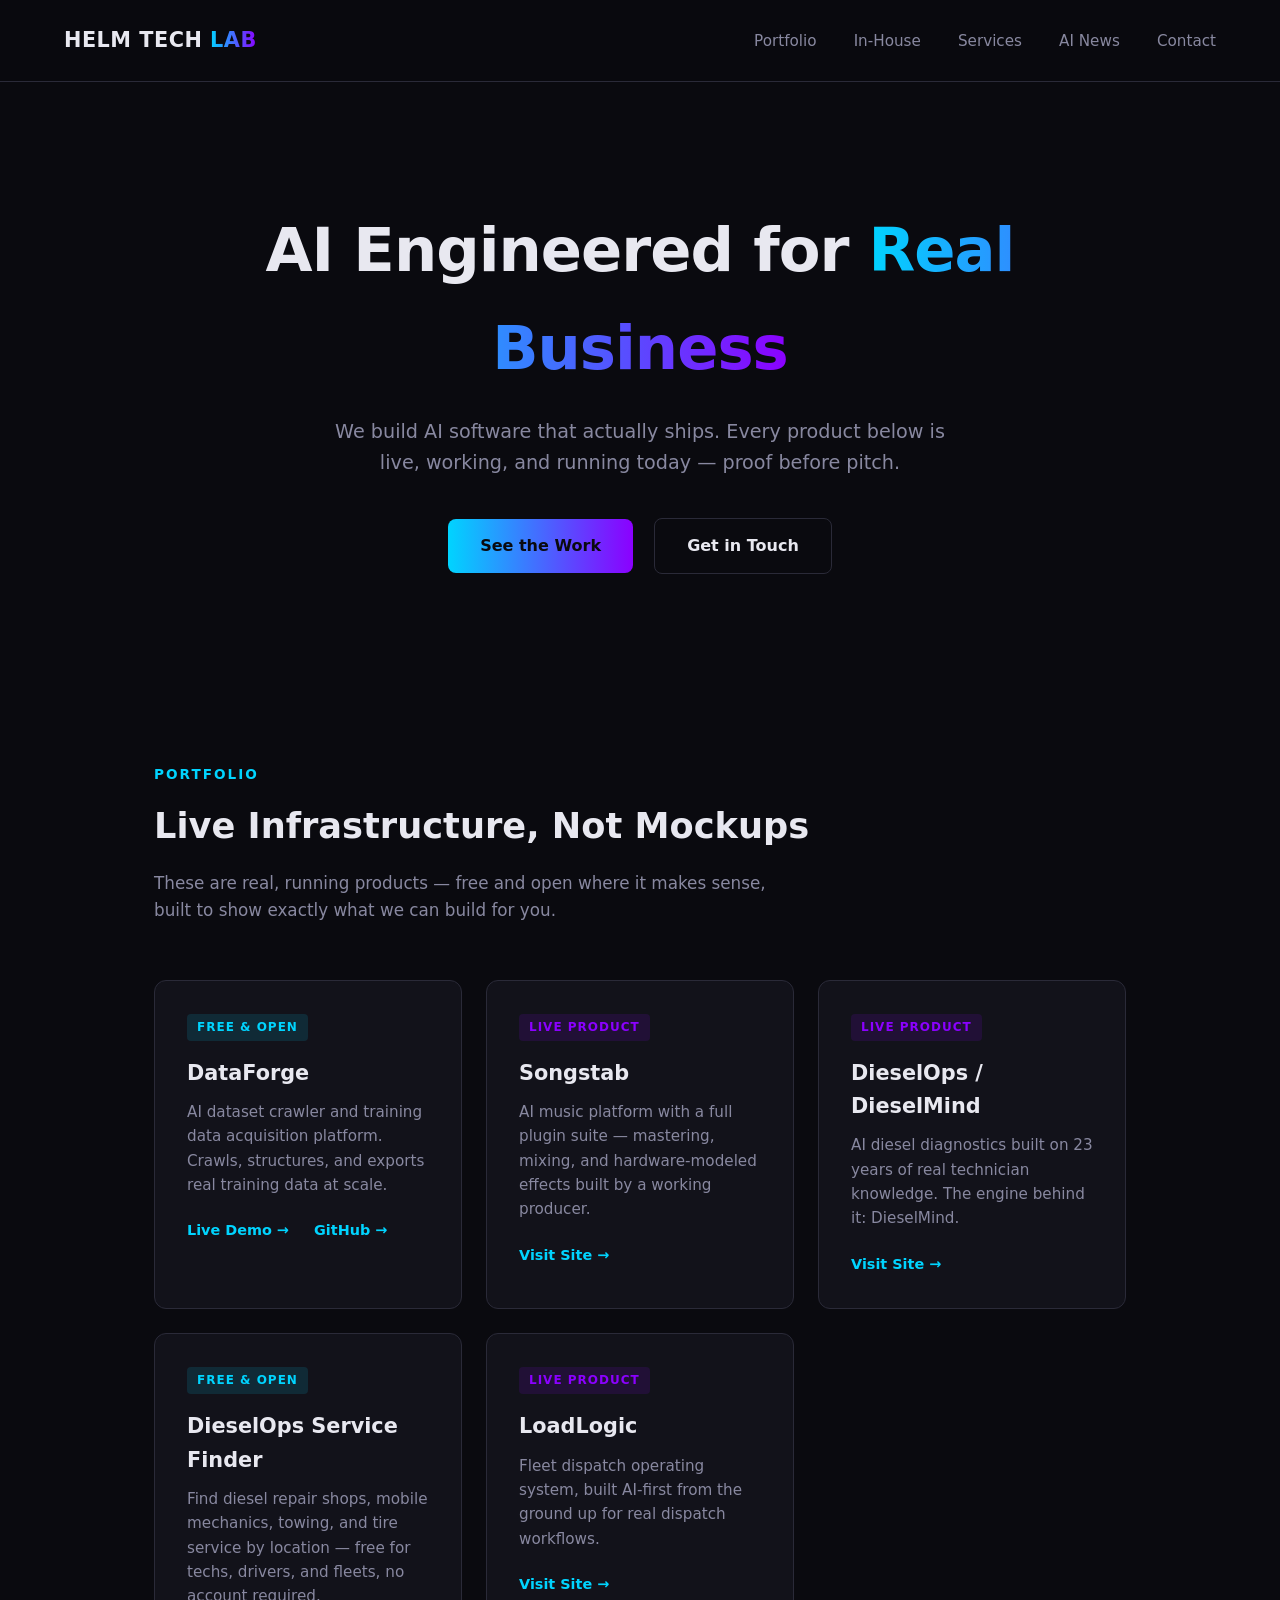
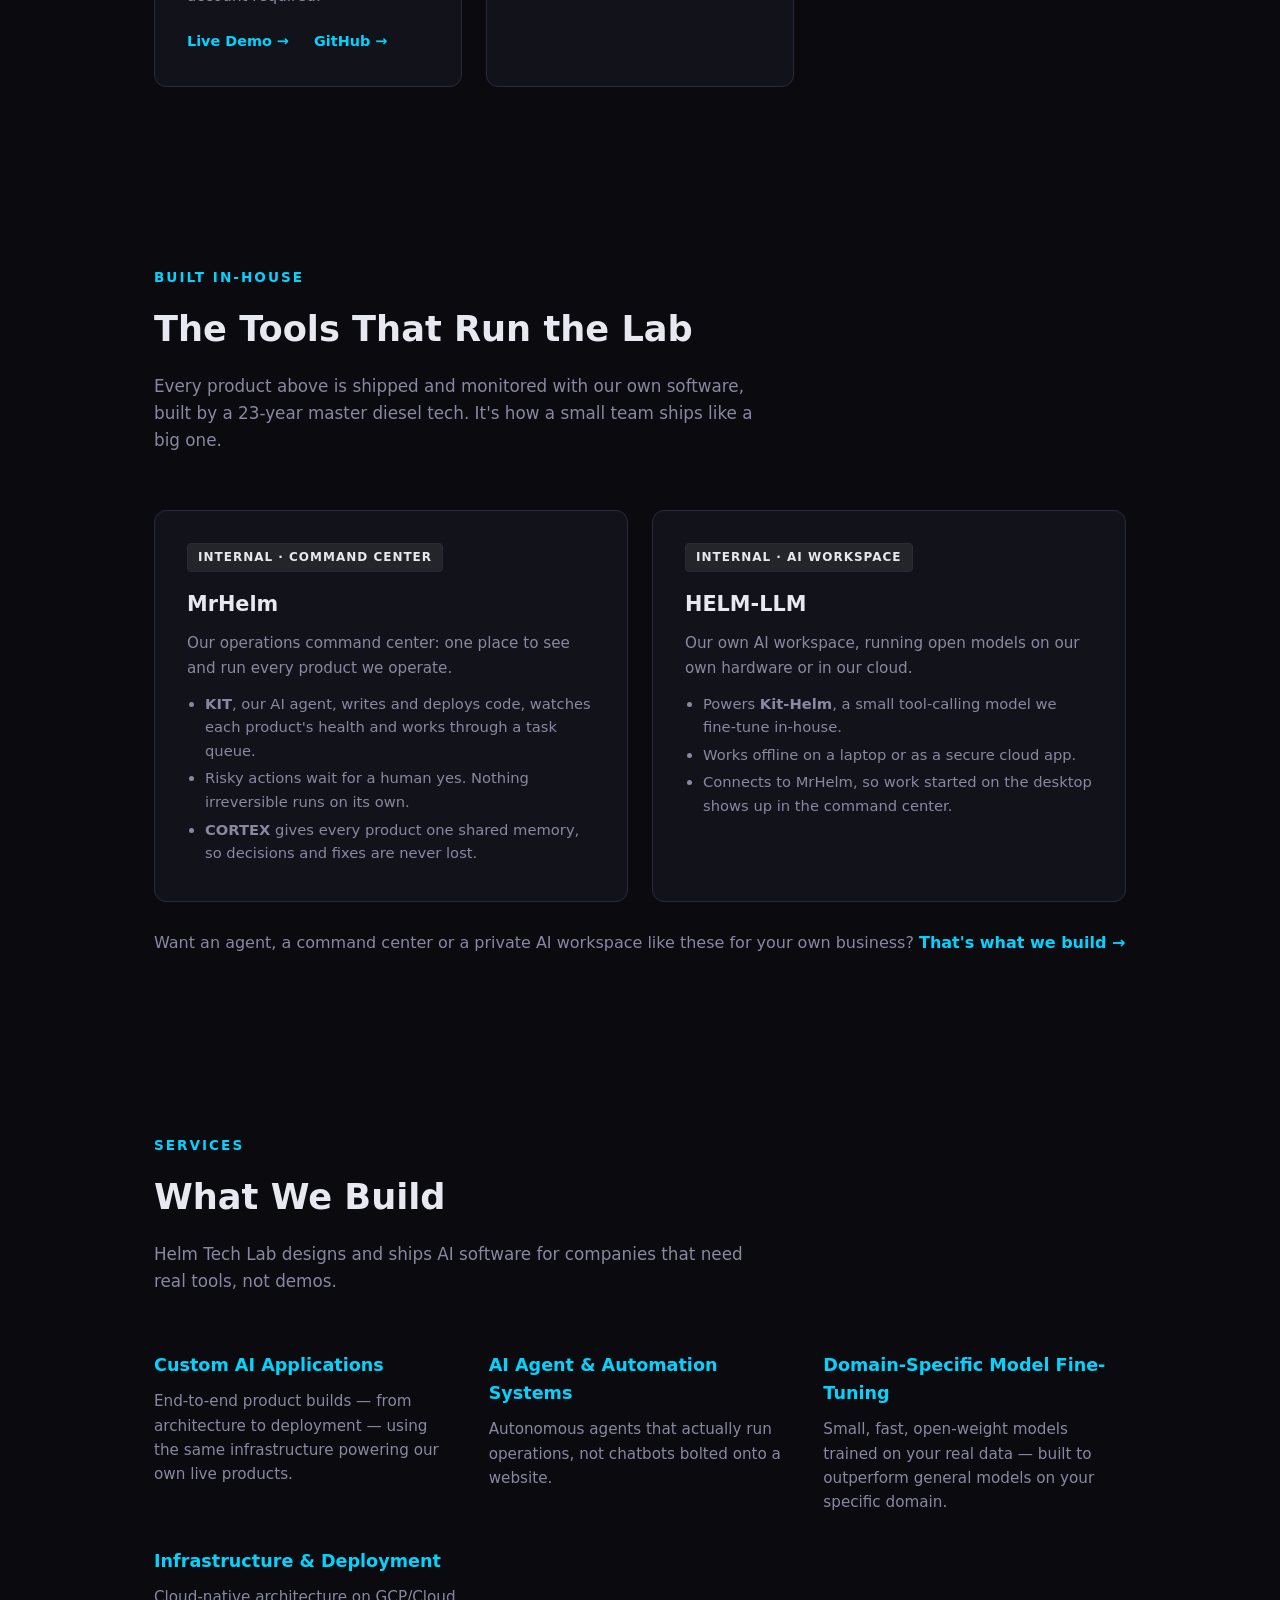
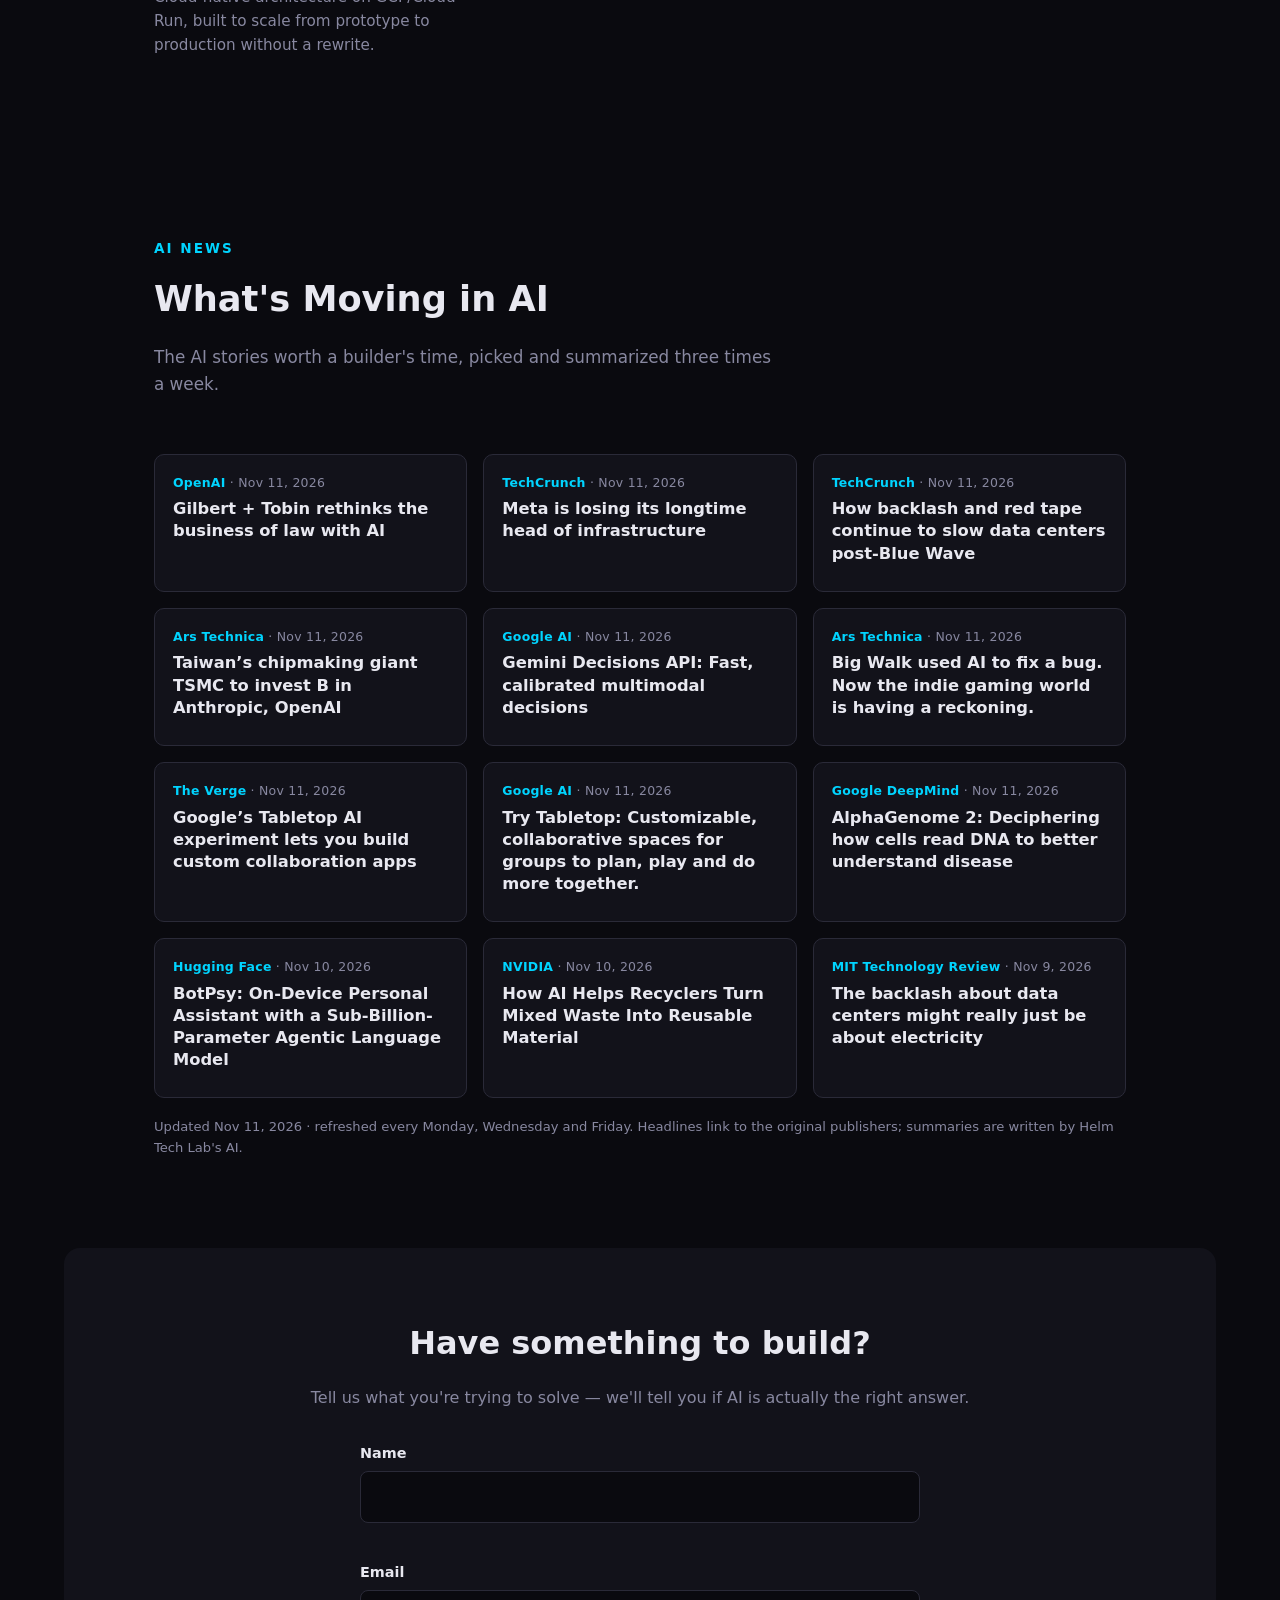
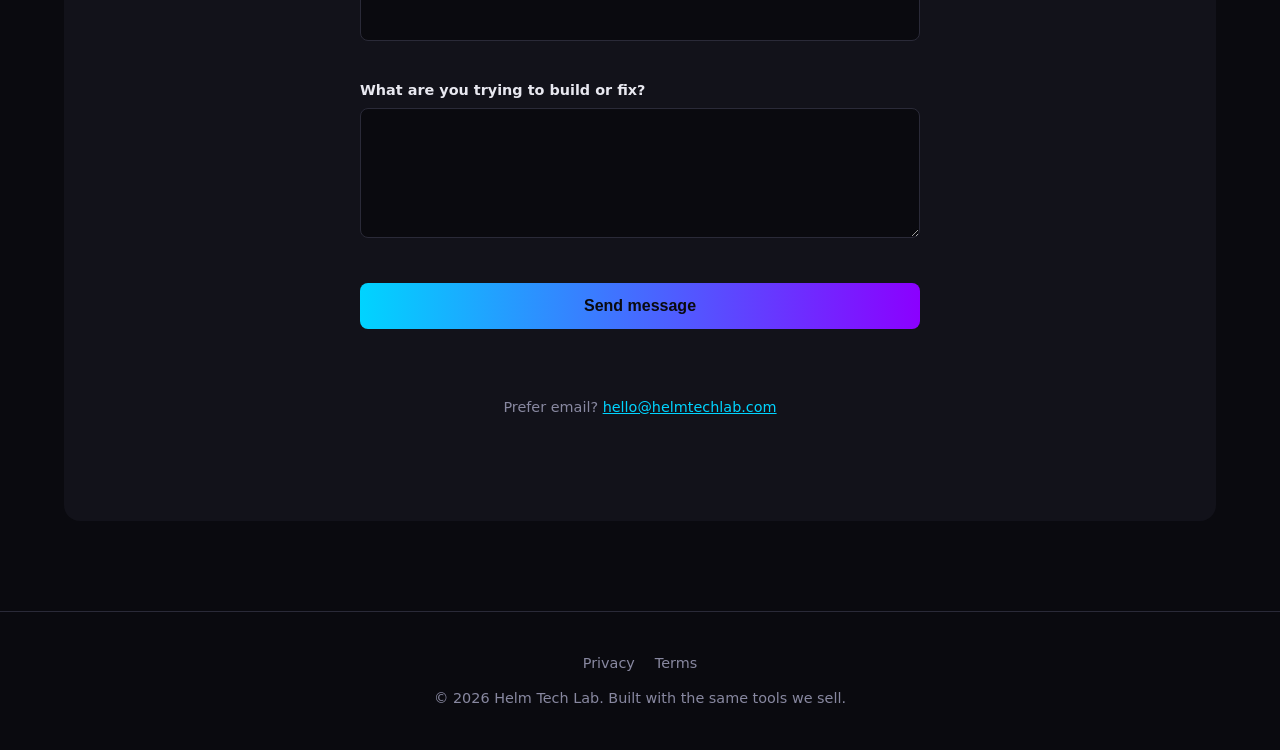
==== index.html @ 932bfc60 "AI news refresh 2026-11-11" ====
<!DOCTYPE html>
<html lang="en">
<head>
<meta charset="UTF-8">
<meta name="viewport" content="width=device-width, initial-scale=1.0">
<title>Helm Tech Lab — AI Engineered for Real Business</title>
<meta name="description" content="Helm Tech Lab builds AI software for real businesses. Proven infrastructure, real products, real results.">
<link rel="canonical" href="https://helmtechlab.com/">
<meta name="theme-color" content="#0A0A0F">
<link rel="icon" href="/favicon.svg" type="image/svg+xml">
<link rel="apple-touch-icon" href="/apple-touch-icon.png">
<meta property="og:type" content="website">
<meta property="og:site_name" content="Helm Tech Lab">
<meta property="og:title" content="Helm Tech Lab — AI Engineered for Real Business">
<meta property="og:description" content="We build AI software that actually ships. Live products, real infrastructure, proof before pitch.">
<meta property="og:url" content="https://helmtechlab.com/">
<meta property="og:image" content="https://helmtechlab.com/og.png">
<meta property="og:image:width" content="1200">
<meta property="og:image:height" content="630">
<meta property="og:image:alt" content="Helm Tech Lab — AI Engineered for Real Business">
<meta name="twitter:card" content="summary_large_image">
<meta name="twitter:title" content="Helm Tech Lab — AI Engineered for Real Business">
<meta name="twitter:description" content="We build AI software that actually ships. Live products, real infrastructure, proof before pitch.">
<meta name="twitter:image" content="https://helmtechlab.com/og.png">
<script type="application/ld+json">
{"@context":"https://schema.org","@type":"Organization","name":"Helm Tech Lab","url":"https://helmtechlab.com/","logo":"https://helmtechlab.com/favicon.svg","email":"hello@helmtechlab.com","sameAs":["https://github.com/datboywhip-ai"]}
</script>
<style>
  :root {
    --bg: #0A0A0F;
    --bg-alt: #12121a;
    --cyan: #00D4FF;
    --purple: #8B00FF;
    --text: #E8E8F0;
    --text-dim: #8888a0;
    --border: #2a2a38;
  }
  * { margin: 0; padding: 0; box-sizing: border-box; }
  body {
    background: var(--bg);
    color: var(--text);
    font-family: 'Segoe UI', system-ui, -apple-system, sans-serif;
    line-height: 1.6;
  }
  .glow-text {
    background: linear-gradient(90deg, var(--cyan), var(--purple));
    -webkit-background-clip: text;
    background-clip: text;
    color: transparent;
  }
  header {
    padding: 24px 5%;
    display: flex;
    justify-content: space-between;
    align-items: center;
    border-bottom: 1px solid var(--border);
    position: sticky;
    top: 0;
    background: rgba(10,10,15,0.92);
    backdrop-filter: blur(10px);
    z-index: 100;
  }
  .logo { font-weight: 700; font-size: 1.3rem; letter-spacing: 0.5px; }
  nav a {
    color: var(--text-dim);
    text-decoration: none;
    margin-left: 32px;
    font-size: 0.95rem;
    transition: color 0.2s;
  }
  nav a:hover { color: var(--cyan); }
  .hero {
    padding: 120px 5% 100px;
    text-align: center;
    max-width: 900px;
    margin: 0 auto;
  }
  .hero h1 {
    font-size: clamp(2.2rem, 5vw, 3.8rem);
    font-weight: 800;
    margin-bottom: 20px;
    letter-spacing: -1px;
  }
  .hero p {
    font-size: 1.2rem;
    color: var(--text-dim);
    max-width: 640px;
    margin: 0 auto 40px;
  }
  .btn {
    display: inline-block;
    padding: 14px 32px;
    border-radius: 8px;
    font-weight: 600;
    text-decoration: none;
    transition: transform 0.2s, box-shadow 0.2s;
    font-size: 1rem;
  }
  .btn-primary {
    background: linear-gradient(90deg, var(--cyan), var(--purple));
    color: #0A0A0F;
    margin-right: 16px;
  }
  .btn-secondary {
    border: 1px solid var(--border);
    color: var(--text);
  }
  .btn:hover { transform: translateY(-2px); box-shadow: 0 8px 24px rgba(0,212,255,0.15); }
  section { padding: 90px 5%; max-width: 1100px; margin: 0 auto; }
  .section-label {
    color: var(--cyan);
    text-transform: uppercase;
    font-size: 0.85rem;
    letter-spacing: 2px;
    font-weight: 600;
    margin-bottom: 12px;
  }
  .section-title { font-size: 2.2rem; font-weight: 800; margin-bottom: 16px; }
  .section-intro { color: var(--text-dim); max-width: 620px; margin-bottom: 56px; font-size: 1.05rem; }
  .grid { display: grid; grid-template-columns: repeat(auto-fit, minmax(300px, 1fr)); gap: 24px; }
  .card {
    background: var(--bg-alt);
    border: 1px solid var(--border);
    border-radius: 12px;
    padding: 32px;
    transition: border-color 0.2s, transform 0.2s;
  }
  .card:hover { border-color: var(--cyan); transform: translateY(-4px); }
  .card-tag {
    display: inline-block;
    font-size: 0.75rem;
    font-weight: 700;
    letter-spacing: 1px;
    text-transform: uppercase;
    padding: 4px 10px;
    border-radius: 4px;
    margin-bottom: 16px;
  }
  .tag-free { background: rgba(0,212,255,0.12); color: var(--cyan); }
  .tag-live { background: rgba(139,0,255,0.12); color: var(--purple); }
  .tag-internal { background: rgba(232,232,240,0.08); color: var(--text); border: 1px solid var(--border); }
  .card ul { color: var(--text-dim); font-size: 0.92rem; margin: -8px 0 4px 18px; }
  .card li { margin-bottom: 4px; }
  .inhouse-cta { margin-top: 28px; color: var(--text-dim); }
  .inhouse-cta a { color: var(--cyan); text-decoration: none; font-weight: 600; }
  .card h3 { font-size: 1.3rem; margin-bottom: 10px; }
  .card p { color: var(--text-dim); font-size: 0.95rem; margin-bottom: 20px; }
  .card-links a {
    color: var(--cyan);
    text-decoration: none;
    font-size: 0.9rem;
    font-weight: 600;
    margin-right: 20px;
  }
  .card-links a:hover { text-decoration: underline; }
  .services-grid { display: grid; grid-template-columns: repeat(auto-fit, minmax(260px, 1fr)); gap: 32px; }
  .service-item h4 { font-size: 1.1rem; margin-bottom: 10px; color: var(--cyan); }
  .service-item p { color: var(--text-dim); font-size: 0.95rem; }
  .cta-section {
    text-align: center;
    background: var(--bg-alt);
    border-radius: 16px;
    padding: 70px 5%;
    margin: 0 5% 90px;
  }
  .cta-section h2 { font-size: 2rem; margin-bottom: 16px; }
  .cta-section p { color: var(--text-dim); margin-bottom: 32px; }
  footer {
    text-align: center;
    padding: 40px 5%;
    color: var(--text-dim);
    font-size: 0.9rem;
    border-top: 1px solid var(--border);
  }
  .logo { white-space: nowrap; }
  @media (max-width: 520px) {
    header { padding: 18px 5%; gap: 12px; }
    .logo { font-size: 1.05rem; }
    nav a { margin-left: 14px; font-size: 0.85rem; }
  }
  footer a { color: var(--text-dim); margin: 0 10px; text-decoration: none; }
  footer a:hover { color: var(--cyan); }
  .footer-links { margin-bottom: 12px; }
  .contact-form { max-width: 560px; margin: 0 auto 28px; text-align: left; }
  .field { margin-bottom: 18px; }
  .field label { display: block; font-size: 0.9rem; font-weight: 600; margin-bottom: 6px; }
  .field input, .field textarea {
    width: 100%;
    background: var(--bg);
    color: var(--text);
    border: 1px solid var(--border);
    border-radius: 8px;
    padding: 12px 14px;
    font: inherit;
  }
  .field textarea { min-height: 130px; resize: vertical; }
  .field input:focus, .field textarea:focus { outline: 2px solid var(--cyan); outline-offset: 1px; border-color: transparent; }
  .field-error { color: #ff7a7a; font-size: 0.85rem; margin-top: 6px; min-height: 1em; }
  .hp { position: absolute; left: -9999px; width: 1px; height: 1px; overflow: hidden; }
  .contact-form button.btn { border: 0; cursor: pointer; margin-right: 0; width: 100%; }
  .contact-form button.btn:disabled { opacity: 0.6; cursor: wait; transform: none; box-shadow: none; }
  .form-status { margin-top: 16px; min-height: 1.5em; font-size: 0.95rem; text-align: center; }
  .form-status.ok { color: var(--cyan); }
  .form-status.err { color: #ff7a7a; }
  .form-status a { color: inherit; }
  .alt-contact { color: var(--text-dim); font-size: 0.9rem; margin-bottom: 0; }
  .alt-contact a { color: var(--cyan); }
  .news-grid { display: grid; grid-template-columns: repeat(auto-fill, minmax(280px, 1fr)); gap: 16px; margin-top: 8px; }
  .news-card { background: var(--bg-alt); border: 1px solid var(--border); border-radius: 10px; padding: 18px; }
  .news-card h4 { font-size: 1.02rem; line-height: 1.35; margin: 6px 0 8px; }
  .news-card h4 a { color: var(--text); text-decoration: none; }
  .news-card h4 a:hover { color: var(--cyan); }
  .news-card p { color: var(--text-dim); font-size: 0.93rem; }
  .news-meta { font-size: 0.78rem; color: var(--text-dim); letter-spacing: 0.02em; }
  .news-source { color: var(--cyan); font-weight: 600; }
  .news-updated, .news-empty { color: var(--text-dim); font-size: 0.82rem; margin-top: 18px; }
</style>
</head>
<body>

<header>
  <div class="logo">HELM TECH <span class="glow-text">LAB</span></div>
  <nav>
    <a href="#portfolio">Portfolio</a>
    <a href="#in-house">In-House</a>
    <a href="#services">Services</a>
    <a href="#ai-news">AI News</a>
    <a href="#contact">Contact</a>
  </nav>
</header>

<section class="hero">
  <h1>AI Engineered for <span class="glow-text">Real Business</span></h1>
  <p>We build AI software that actually ships. Every product below is live, working, and running today — proof before pitch.</p>
  <a href="#portfolio" class="btn btn-primary">See the Work</a>
  <a href="#contact" class="btn btn-secondary">Get in Touch</a>
</section>

<section id="portfolio">
  <div class="section-label">Portfolio</div>
  <h2 class="section-title">Live Infrastructure, Not Mockups</h2>
  <p class="section-intro">These are real, running products — free and open where it makes sense, built to show exactly what we can build for you.</p>
  <div class="grid">
    <div class="card">
      <span class="card-tag tag-free">Free &amp; Open</span>
      <h3>DataForge</h3>
      <p>AI dataset crawler and training data acquisition platform. Crawls, structures, and exports real training data at scale.</p>
      <div class="card-links">
        <a href="https://forge4ai.com" target="_blank">Live Demo →</a>
        <a href="https://github.com/datboywhip-ai/DATAFORGE" target="_blank">GitHub →</a>
      </div>
    </div>
    <div class="card">
      <span class="card-tag tag-live">Live Product</span>
      <h3>Songstab</h3>
      <p>AI music platform with a full plugin suite — mastering, mixing, and hardware-modeled effects built by a working producer.</p>
      <div class="card-links">
        <a href="https://songstab.com" target="_blank">Visit Site →</a>
      </div>
    </div>
    <div class="card">
      <span class="card-tag tag-live">Live Product</span>
      <h3>DieselOps / DieselMind</h3>
      <p>AI diesel diagnostics built on 23 years of real technician knowledge. The engine behind it: DieselMind.</p>
      <div class="card-links">
        <a href="https://dieselops.app" target="_blank">Visit Site →</a>
      </div>
    </div>
    <div class="card">
      <span class="card-tag tag-free">Free &amp; Open</span>
      <h3>DieselOps Service Finder</h3>
      <p>Find diesel repair shops, mobile mechanics, towing, and tire service by location — free for techs, drivers, and fleets, no account required.</p>
      <div class="card-links">
        <a href="https://finder.dieselops.app" target="_blank">Live Demo →</a>
        <a href="https://github.com/datboywhip-ai/dieselops-service-finder" target="_blank">GitHub →</a>
      </div>
    </div>
    <div class="card">
      <span class="card-tag tag-live">Live Product</span>
      <h3>LoadLogic</h3>
      <p>Fleet dispatch operating system, built AI-first from the ground up for real dispatch workflows.</p>
      <div class="card-links">
        <a href="https://loadlogicusa.com" target="_blank">Visit Site →</a>
      </div>
    </div>
  </div>
</section>

<section id="in-house">
  <div class="section-label">Built In-House</div>
  <h2 class="section-title">The Tools That Run the Lab</h2>
  <p class="section-intro">Every product above is shipped and monitored with our own software, built by a 23-year master diesel tech. It's how a small team ships like a big one.</p>
  <div class="grid">
    <div class="card">
      <span class="card-tag tag-internal">Internal · Command Center</span>
      <h3>MrHelm</h3>
      <p>Our operations command center: one place to see and run every product we operate.</p>
      <ul>
        <li><strong>KIT</strong>, our AI agent, writes and deploys code, watches each product's health and works through a task queue.</li>
        <li>Risky actions wait for a human yes. Nothing irreversible runs on its own.</li>
        <li><strong>CORTEX</strong> gives every product one shared memory, so decisions and fixes are never lost.</li>
      </ul>
    </div>
    <div class="card">
      <span class="card-tag tag-internal">Internal · AI Workspace</span>
      <h3>HELM-LLM</h3>
      <p>Our own AI workspace, running open models on our own hardware or in our cloud.</p>
      <ul>
        <li>Powers <strong>Kit-Helm</strong>, a small tool-calling model we fine-tune in-house.</li>
        <li>Works offline on a laptop or as a secure cloud app.</li>
        <li>Connects to MrHelm, so work started on the desktop shows up in the command center.</li>
      </ul>
    </div>
  </div>
  <p class="inhouse-cta">Want an agent, a command center or a private AI workspace like these for your own business? <a href="#contact">That's what we build →</a></p>
</section>

<section id="services">
  <div class="section-label">Services</div>
  <h2 class="section-title">What We Build</h2>
  <p class="section-intro">Helm Tech Lab designs and ships AI software for companies that need real tools, not demos.</p>
  <div class="services-grid">
    <div class="service-item">
      <h4>Custom AI Applications</h4>
      <p>End-to-end product builds — from architecture to deployment — using the same infrastructure powering our own live products.</p>
    </div>
    <div class="service-item">
      <h4>AI Agent &amp; Automation Systems</h4>
      <p>Autonomous agents that actually run operations, not chatbots bolted onto a website.</p>
    </div>
    <div class="service-item">
      <h4>Domain-Specific Model Fine-Tuning</h4>
      <p>Small, fast, open-weight models trained on your real data — built to outperform general models on your specific domain.</p>
    </div>
    <div class="service-item">
      <h4>Infrastructure &amp; Deployment</h4>
      <p>Cloud-native architecture on GCP/Cloud Run, built to scale from prototype to production without a rewrite.</p>
    </div>
  </div>
</section>

<section id="ai-news">
  <div class="section-label">AI News</div>
  <h2 class="section-title">What's Moving in AI</h2>
  <p class="section-intro">The AI stories worth a builder's time, picked and summarized three times a week.</p>
  <!-- NEWS:START -->
<div class="news-grid">
    <article class="news-card">
      <div class="news-meta"><span class="news-source">OpenAI</span> · <time datetime="2026-11-12T00:00:00.000Z">Nov 11, 2026</time></div>
      <h4><a href="https://openai.com/index/gilbert-tobin-sam-nickless" target="_blank" rel="noopener noreferrer">Gilbert + Tobin rethinks the business of law with AI</a></h4>
      
    </article>
    <article class="news-card">
      <div class="news-meta"><span class="news-source">TechCrunch</span> · <time datetime="2026-11-11T20:12:01.000Z">Nov 11, 2026</time></div>
      <h4><a href="https://techcrunch.com/2026/11/11/meta-is-losing-its-longtime-head-of-infrastructure/" target="_blank" rel="noopener noreferrer">Meta is losing its longtime head of infrastructure</a></h4>
      
    </article>
    <article class="news-card">
      <div class="news-meta"><span class="news-source">TechCrunch</span> · <time datetime="2026-11-11T20:02:14.000Z">Nov 11, 2026</time></div>
      <h4><a href="https://techcrunch.com/podcast/how-backlash-and-red-tape-continue-to-slow-data-centers-post-blue-wave/" target="_blank" rel="noopener noreferrer">How backlash and red tape continue to slow data centers post-Blue Wave</a></h4>
      
    </article>
    <article class="news-card">
      <div class="news-meta"><span class="news-source">Ars Technica</span> · <time datetime="2026-11-11T18:16:40.000Z">Nov 11, 2026</time></div>
      <h4><a href="https://arstechnica.com/ai/2026/11/taiwans-chipmaking-giant-tsmc-to-invest-1b-in-anthropic-openai/" target="_blank" rel="noopener noreferrer">Taiwan’s chipmaking giant TSMC to invest <!-- NEWS:START -->B in Anthropic, OpenAI</a></h4>
      
    </article>
    <article class="news-card">
      <div class="news-meta"><span class="news-source">Google AI</span> · <time datetime="2026-11-11T18:00:00.000Z">Nov 11, 2026</time></div>
      <h4><a href="https://blog.google/innovation-and-ai/technology/developers-tools/gemini-decisions-api/" target="_blank" rel="noopener noreferrer">Gemini Decisions API: Fast, calibrated multimodal decisions</a></h4>
      
    </article>
    <article class="news-card">
      <div class="news-meta"><span class="news-source">Ars Technica</span> · <time datetime="2026-11-11T17:37:32.000Z">Nov 11, 2026</time></div>
      <h4><a href="https://arstechnica.com/gaming/2026/11/big-walk-used-ai-to-fix-a-bug-now-the-indie-gaming-world-is-having-a-reckoning/" target="_blank" rel="noopener noreferrer">Big Walk used AI to fix a bug. Now the indie gaming world is having a reckoning.</a></h4>
      
    </article>
    <article class="news-card">
      <div class="news-meta"><span class="news-source">The Verge</span> · <time datetime="2026-11-11T16:00:00.000Z">Nov 11, 2026</time></div>
      <h4><a href="https://www.theverge.com/tech/1031526/google-tabletop-ai-experiment-waitlist-availability" target="_blank" rel="noopener noreferrer">Google’s Tabletop AI experiment lets you build custom collaboration apps</a></h4>
      
    </article>
    <article class="news-card">
      <div class="news-meta"><span class="news-source">Google AI</span> · <time datetime="2026-11-11T16:00:00.000Z">Nov 11, 2026</time></div>
      <h4><a href="https://blog.google/innovation-and-ai/models-and-research/google-labs/tabletop/" target="_blank" rel="noopener noreferrer">Try Tabletop: Customizable, collaborative spaces for groups to plan, play and do more together.</a></h4>
      
    </article>
    <article class="news-card">
      <div class="news-meta"><span class="news-source">Google DeepMind</span> · <time datetime="2026-11-11T15:00:15.000Z">Nov 11, 2026</time></div>
      <h4><a href="https://deepmind.google/blog/alphagenome-2-deciphering-how-cells-read-dna-to-better-understand-disease/" target="_blank" rel="noopener noreferrer">AlphaGenome 2: Deciphering how cells read DNA to better understand disease</a></h4>
      
    </article>
    <article class="news-card">
      <div class="news-meta"><span class="news-source">Hugging Face</span> · <time datetime="2026-11-11T05:01:16.000Z">Nov 10, 2026</time></div>
      <h4><a href="https://huggingface.co/blog/qvac/botpsy" target="_blank" rel="noopener noreferrer">BotPsy: On-Device Personal Assistant with a Sub-Billion-Parameter Agentic Language Model</a></h4>
      
    </article>
    <article class="news-card">
      <div class="news-meta"><span class="news-source">NVIDIA</span> · <time datetime="2026-11-11T03:00:20.000Z">Nov 10, 2026</time></div>
      <h4><a href="https://blogs.nvidia.com/blog/ai-recycling-startups/" target="_blank" rel="noopener noreferrer">How AI Helps Recyclers Turn Mixed Waste Into Reusable Material</a></h4>
      
    </article>
    <article class="news-card">
      <div class="news-meta"><span class="news-source">MIT Technology Review</span> · <time datetime="2026-11-09T19:35:33.000Z">Nov 9, 2026</time></div>
      <h4><a href="https://www.technologyreview.com/2026/11/09/1148194/the-backlash-about-data-centers-might-really-just-be-about-electricity/" target="_blank" rel="noopener noreferrer">The backlash about data centers might really just be about electricity</a></h4>
      
    </article>
  </div>
  <p class="news-updated">Updated Nov 11, 2026 · refreshed every Monday, Wednesday and Friday. Headlines link to the original publishers; summaries are written by Helm Tech Lab's AI.</p>
  <!-- NEWS:END -->
</section>

<div class="cta-section" id="contact">
  <h2>Have something to build?</h2>
  <p>Tell us what you're trying to solve — we'll tell you if AI is actually the right answer.</p>
  <form class="contact-form" id="contact-form" novalidate>
    <div class="field">
      <label for="cf-name">Name</label>
      <input id="cf-name" name="name" type="text" autocomplete="name" maxlength="120" required>
      <div class="field-error" id="err-name" aria-live="polite"></div>
    </div>
    <div class="field">
      <label for="cf-email">Email</label>
      <input id="cf-email" name="email" type="email" autocomplete="email" maxlength="254" required>
      <div class="field-error" id="err-email" aria-live="polite"></div>
    </div>
    <div class="field">
      <label for="cf-message">What are you trying to build or fix?</label>
      <textarea id="cf-message" name="message" maxlength="4000" required></textarea>
      <div class="field-error" id="err-message" aria-live="polite"></div>
    </div>
    <div class="hp" aria-hidden="true">
      <label for="cf-website">Leave this field empty</label>
      <input id="cf-website" name="website" type="text" tabindex="-1" autocomplete="off">
    </div>
    <button type="submit" class="btn btn-primary" id="cf-submit">Send message</button>
    <div class="form-status" id="cf-status" role="status" aria-live="polite"></div>
  </form>
  <p class="alt-contact">Prefer email? <a href="mailto:hello@helmtechlab.com">hello@helmtechlab.com</a></p>
</div>

<footer>
  <div class="footer-links"><a href="/privacy">Privacy</a><a href="/terms">Terms</a></div>
  &copy; 2026 Helm Tech Lab. Built with the same tools we sell.
</footer>

<script>
(function () {
  var form = document.getElementById('contact-form');
  if (!form) return;
  var btn = document.getElementById('cf-submit');
  var status = document.getElementById('cf-status');
  var fields = ['name', 'email', 'message'];
  var mailtoFallback = 'Something went wrong sending that. Please email <a href="mailto:hello@helmtechlab.com">hello@helmtechlab.com</a> directly.';

  function setStatus(kind, html) {
    status.className = 'form-status' + (kind ? ' ' + kind : '');
    status.innerHTML = html || '';
  }
  function setFieldError(name, text) {
    document.getElementById('err-' + name).textContent = text || '';
  }

  form.addEventListener('submit', function (event) {
    event.preventDefault();
    fields.forEach(function (f) { setFieldError(f, ''); });
    setStatus('', '');

    var payload = {
      name: form.elements.name.value.trim(),
      email: form.elements.email.value.trim(),
      message: form.elements.message.value.trim(),
      website: form.elements.website.value
    };
    var problems = {};
    if (!payload.name) problems.name = 'Enter your name.';
    if (!/^[^\s@<>]+@[^\s@<>]+\.[^\s@<>]{2,}$/.test(payload.email)) problems.email = 'Enter a valid email address.';
    if (payload.message.length < 10) problems.message = 'Tell us a little more (at least 10 characters).';
    var keys = Object.keys(problems);
    if (keys.length) {
      keys.forEach(function (k) { setFieldError(k, problems[k]); });
      form.elements[keys[0]].focus();
      return;
    }

    btn.disabled = true;
    btn.textContent = 'Sending…';
    fetch('/api/contact', {
      method: 'POST',
      headers: { 'content-type': 'application/json' },
      body: JSON.stringify(payload)
    }).then(function (res) {
      return res.json().catch(function () { return {}; }).then(function (data) { return { status: res.status, data: data }; });
    }).then(function (r) {
      if (r.data && r.data.ok) {
        form.reset();
        setStatus('ok', 'Thanks — we got it and will reply by email.');
      } else if (r.status === 422 && r.data.fields) {
        Object.keys(r.data.fields).forEach(function (k) { setFieldError(k, r.data.fields[k]); });
      } else {
        setStatus('err', mailtoFallback);
      }
    }).catch(function () {
      setStatus('err', mailtoFallback);
    }).then(function () {
      btn.disabled = false;
      btn.textContent = 'Send message';
    });
  });
})();
</script>

</body>
</html>
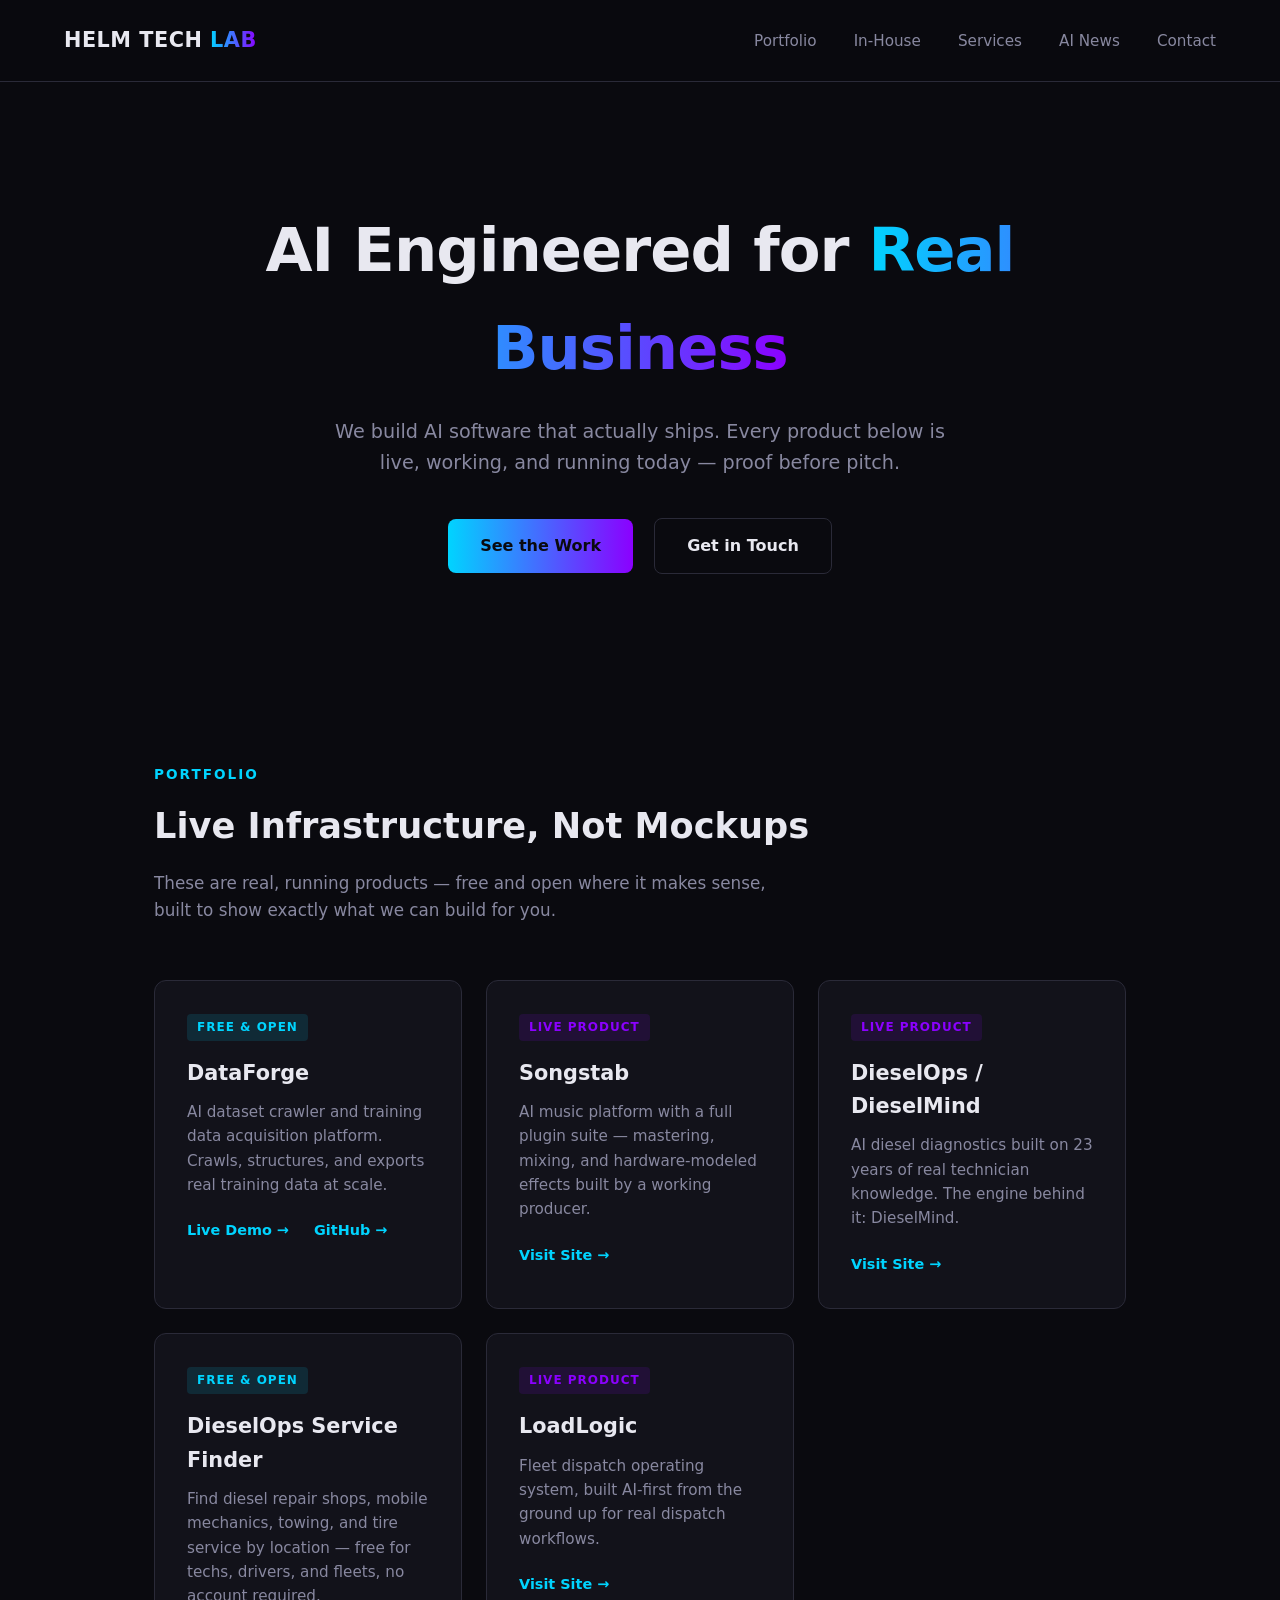
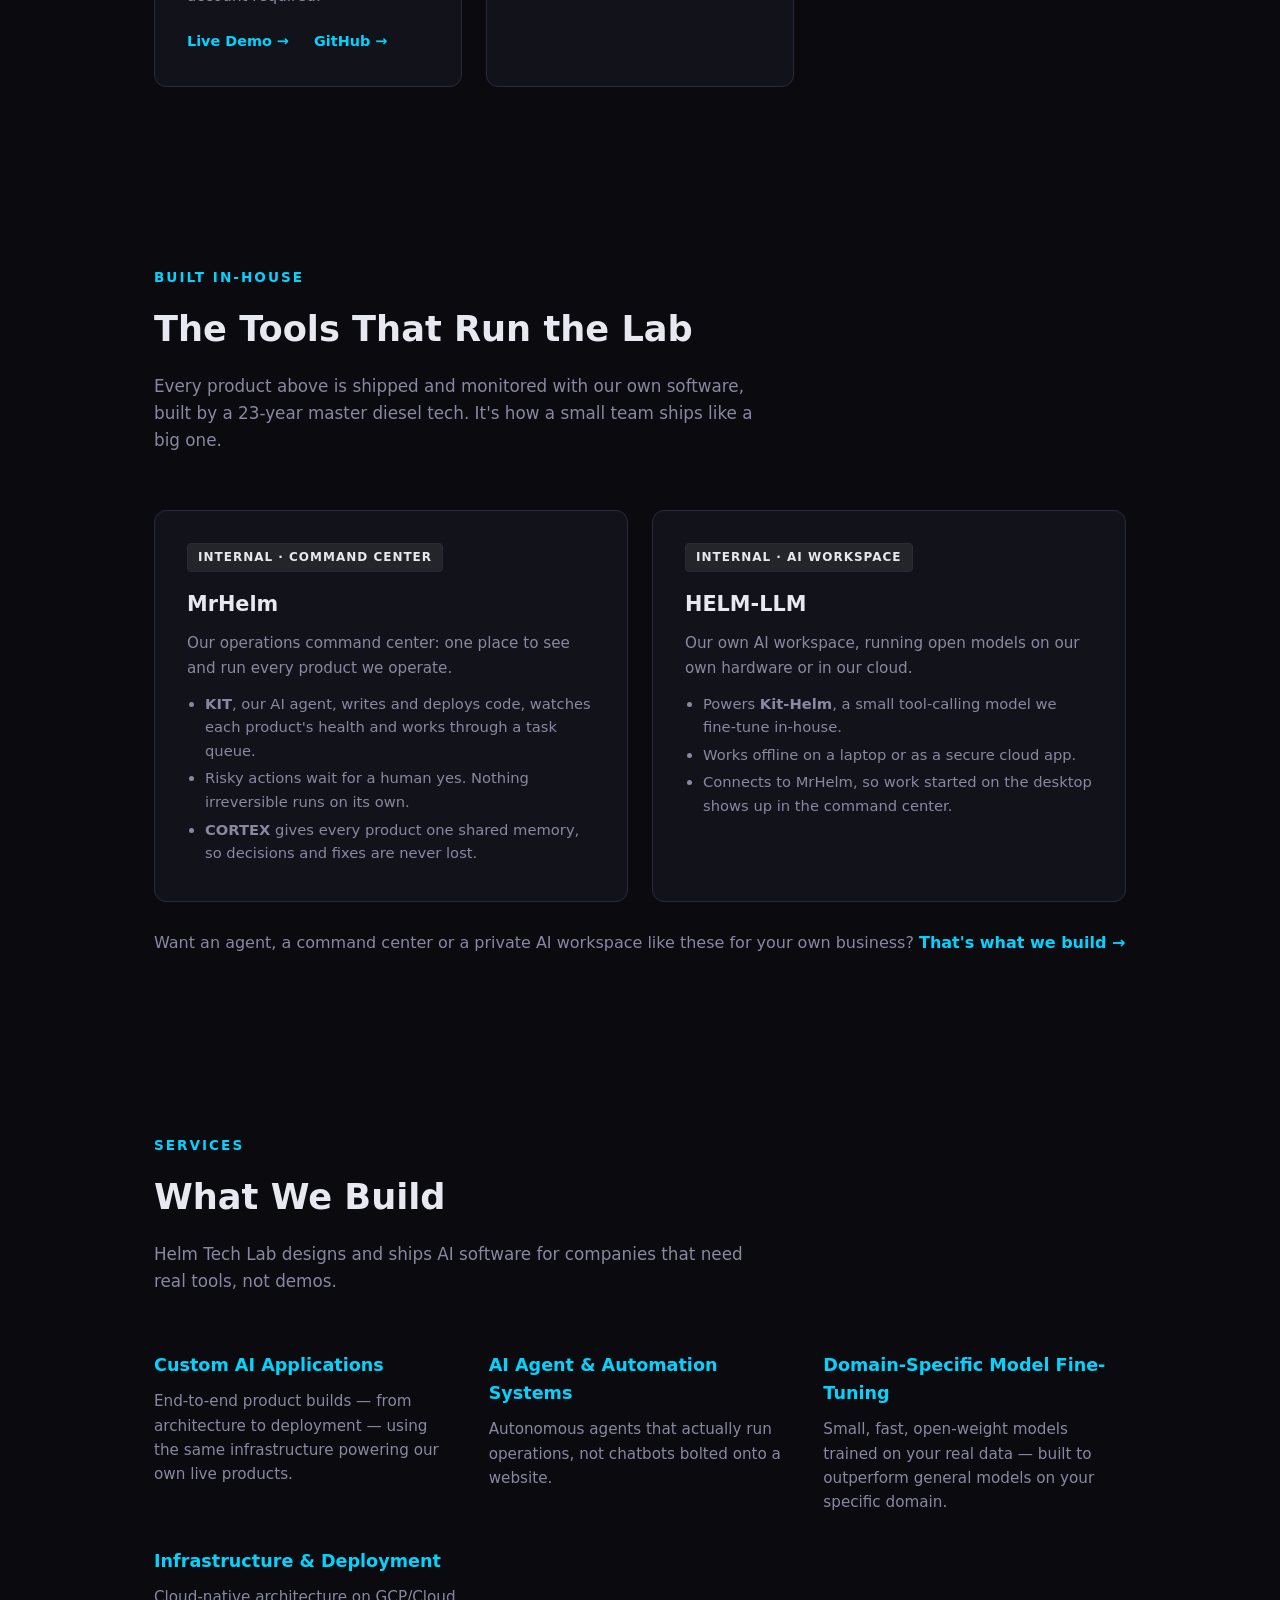
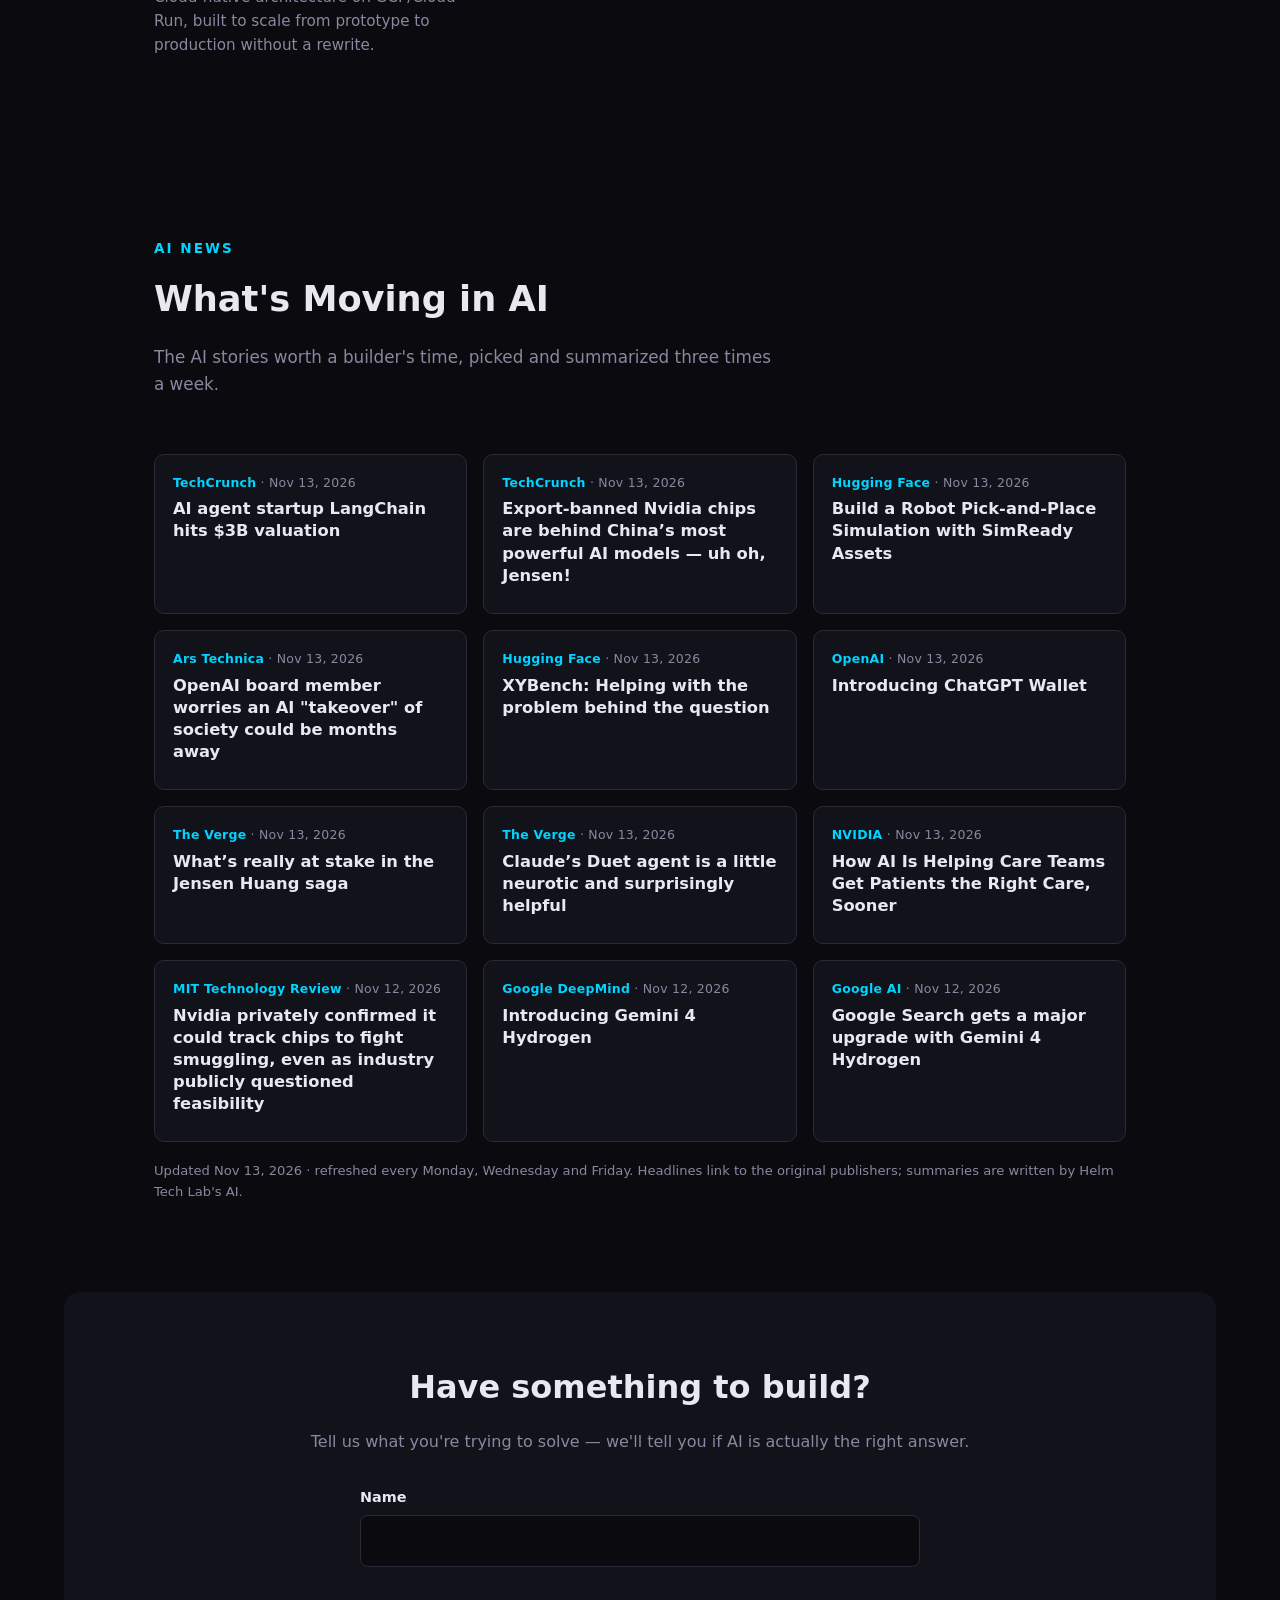
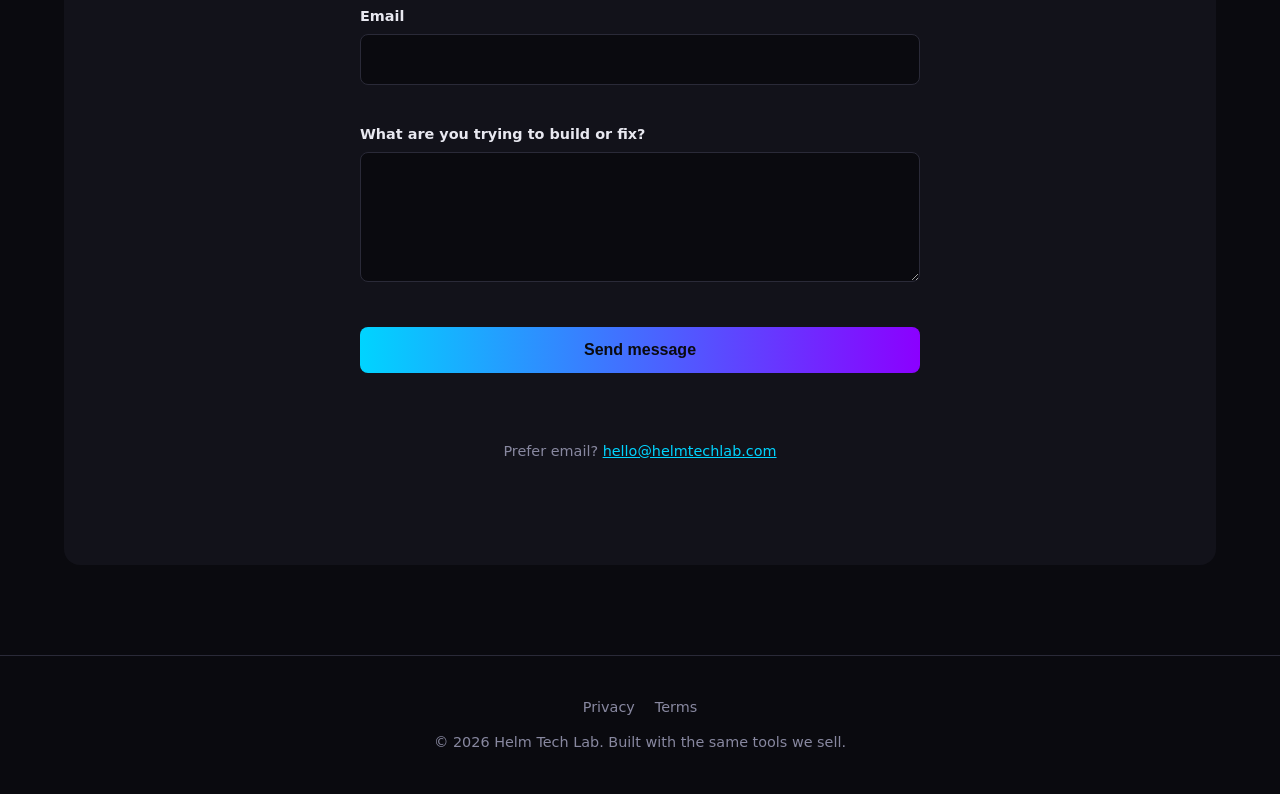
==== commit a7b40ebc: "AI news refresh 2026-11-13" ====
--- a/index.html
+++ b/index.html
@@ -346,67 +346,67 @@
   <!-- NEWS:START -->
 <div class="news-grid">
     <article class="news-card">
-      <div class="news-meta"><span class="news-source">OpenAI</span> · <time datetime="2026-11-12T00:00:00.000Z">Nov 11, 2026</time></div>
-      <h4><a href="https://openai.com/index/gilbert-tobin-sam-nickless" target="_blank" rel="noopener noreferrer">Gilbert + Tobin rethinks the business of law with AI</a></h4>
-      
-    </article>
-    <article class="news-card">
-      <div class="news-meta"><span class="news-source">TechCrunch</span> · <time datetime="2026-11-11T20:12:01.000Z">Nov 11, 2026</time></div>
-      <h4><a href="https://techcrunch.com/2026/11/11/meta-is-losing-its-longtime-head-of-infrastructure/" target="_blank" rel="noopener noreferrer">Meta is losing its longtime head of infrastructure</a></h4>
-      
-    </article>
-    <article class="news-card">
-      <div class="news-meta"><span class="news-source">TechCrunch</span> · <time datetime="2026-11-11T20:02:14.000Z">Nov 11, 2026</time></div>
-      <h4><a href="https://techcrunch.com/podcast/how-backlash-and-red-tape-continue-to-slow-data-centers-post-blue-wave/" target="_blank" rel="noopener noreferrer">How backlash and red tape continue to slow data centers post-Blue Wave</a></h4>
-      
-    </article>
-    <article class="news-card">
-      <div class="news-meta"><span class="news-source">Ars Technica</span> · <time datetime="2026-11-11T18:16:40.000Z">Nov 11, 2026</time></div>
-      <h4><a href="https://arstechnica.com/ai/2026/11/taiwans-chipmaking-giant-tsmc-to-invest-1b-in-anthropic-openai/" target="_blank" rel="noopener noreferrer">Taiwan’s chipmaking giant TSMC to invest <!-- NEWS:START -->B in Anthropic, OpenAI</a></h4>
-      
-    </article>
-    <article class="news-card">
-      <div class="news-meta"><span class="news-source">Google AI</span> · <time datetime="2026-11-11T18:00:00.000Z">Nov 11, 2026</time></div>
-      <h4><a href="https://blog.google/innovation-and-ai/technology/developers-tools/gemini-decisions-api/" target="_blank" rel="noopener noreferrer">Gemini Decisions API: Fast, calibrated multimodal decisions</a></h4>
-      
-    </article>
-    <article class="news-card">
-      <div class="news-meta"><span class="news-source">Ars Technica</span> · <time datetime="2026-11-11T17:37:32.000Z">Nov 11, 2026</time></div>
-      <h4><a href="https://arstechnica.com/gaming/2026/11/big-walk-used-ai-to-fix-a-bug-now-the-indie-gaming-world-is-having-a-reckoning/" target="_blank" rel="noopener noreferrer">Big Walk used AI to fix a bug. Now the indie gaming world is having a reckoning.</a></h4>
-      
-    </article>
-    <article class="news-card">
-      <div class="news-meta"><span class="news-source">The Verge</span> · <time datetime="2026-11-11T16:00:00.000Z">Nov 11, 2026</time></div>
-      <h4><a href="https://www.theverge.com/tech/1031526/google-tabletop-ai-experiment-waitlist-availability" target="_blank" rel="noopener noreferrer">Google’s Tabletop AI experiment lets you build custom collaboration apps</a></h4>
-      
-    </article>
-    <article class="news-card">
-      <div class="news-meta"><span class="news-source">Google AI</span> · <time datetime="2026-11-11T16:00:00.000Z">Nov 11, 2026</time></div>
-      <h4><a href="https://blog.google/innovation-and-ai/models-and-research/google-labs/tabletop/" target="_blank" rel="noopener noreferrer">Try Tabletop: Customizable, collaborative spaces for groups to plan, play and do more together.</a></h4>
-      
-    </article>
-    <article class="news-card">
-      <div class="news-meta"><span class="news-source">Google DeepMind</span> · <time datetime="2026-11-11T15:00:15.000Z">Nov 11, 2026</time></div>
-      <h4><a href="https://deepmind.google/blog/alphagenome-2-deciphering-how-cells-read-dna-to-better-understand-disease/" target="_blank" rel="noopener noreferrer">AlphaGenome 2: Deciphering how cells read DNA to better understand disease</a></h4>
-      
-    </article>
-    <article class="news-card">
-      <div class="news-meta"><span class="news-source">Hugging Face</span> · <time datetime="2026-11-11T05:01:16.000Z">Nov 10, 2026</time></div>
-      <h4><a href="https://huggingface.co/blog/qvac/botpsy" target="_blank" rel="noopener noreferrer">BotPsy: On-Device Personal Assistant with a Sub-Billion-Parameter Agentic Language Model</a></h4>
-      
-    </article>
-    <article class="news-card">
-      <div class="news-meta"><span class="news-source">NVIDIA</span> · <time datetime="2026-11-11T03:00:20.000Z">Nov 10, 2026</time></div>
-      <h4><a href="https://blogs.nvidia.com/blog/ai-recycling-startups/" target="_blank" rel="noopener noreferrer">How AI Helps Recyclers Turn Mixed Waste Into Reusable Material</a></h4>
-      
-    </article>
-    <article class="news-card">
-      <div class="news-meta"><span class="news-source">MIT Technology Review</span> · <time datetime="2026-11-09T19:35:33.000Z">Nov 9, 2026</time></div>
-      <h4><a href="https://www.technologyreview.com/2026/11/09/1148194/the-backlash-about-data-centers-might-really-just-be-about-electricity/" target="_blank" rel="noopener noreferrer">The backlash about data centers might really just be about electricity</a></h4>
+      <div class="news-meta"><span class="news-source">TechCrunch</span> · <time datetime="2026-11-13T19:37:57.000Z">Nov 13, 2026</time></div>
+      <h4><a href="https://techcrunch.com/2026/11/13/ai-agent-startup-langchain-hits-3b-valuation/" target="_blank" rel="noopener noreferrer">AI agent startup LangChain hits $3B valuation</a></h4>
+      
+    </article>
+    <article class="news-card">
+      <div class="news-meta"><span class="news-source">TechCrunch</span> · <time datetime="2026-11-13T18:40:30.000Z">Nov 13, 2026</time></div>
+      <h4><a href="https://techcrunch.com/2026/11/13/export-banned-nvidia-chips-are-behind-chinas-most-powerful-ai-models-uh-oh-jensen/" target="_blank" rel="noopener noreferrer">Export-banned Nvidia chips are behind China’s most powerful AI models — uh oh, Jensen!</a></h4>
+      
+    </article>
+    <article class="news-card">
+      <div class="news-meta"><span class="news-source">Hugging Face</span> · <time datetime="2026-11-13T18:00:39.000Z">Nov 13, 2026</time></div>
+      <h4><a href="https://huggingface.co/blog/nvidia/simready-assets-robot-pick-and-place" target="_blank" rel="noopener noreferrer">Build a Robot Pick-and-Place Simulation with SimReady Assets</a></h4>
+      
+    </article>
+    <article class="news-card">
+      <div class="news-meta"><span class="news-source">Ars Technica</span> · <time datetime="2026-11-13T17:25:45.000Z">Nov 13, 2026</time></div>
+      <h4><a href="https://arstechnica.com/features/2026/11/ai-is-the-most-likely-reason-youll-die-openai-board-member-warns/" target="_blank" rel="noopener noreferrer">OpenAI board member worries an AI &quot;takeover&quot; of society could be months away</a></h4>
+      
+    </article>
+    <article class="news-card">
+      <div class="news-meta"><span class="news-source">Hugging Face</span> · <time datetime="2026-11-13T17:02:35.000Z">Nov 13, 2026</time></div>
+      <h4><a href="https://huggingface.co/blog/allenai/xybench" target="_blank" rel="noopener noreferrer">XYBench: Helping with the problem behind the question</a></h4>
+      
+    </article>
+    <article class="news-card">
+      <div class="news-meta"><span class="news-source">OpenAI</span> · <time datetime="2026-11-13T15:00:00.000Z">Nov 13, 2026</time></div>
+      <h4><a href="https://openai.com/index/introducing-chatgpt-wallet" target="_blank" rel="noopener noreferrer">Introducing ChatGPT Wallet</a></h4>
+      
+    </article>
+    <article class="news-card">
+      <div class="news-meta"><span class="news-source">The Verge</span> · <time datetime="2026-11-13T14:47:16.000Z">Nov 13, 2026</time></div>
+      <h4><a href="https://www.theverge.com/podcast/1032866/jensen-huang-nvidia-china-trump-vergecast" target="_blank" rel="noopener noreferrer">What’s really at stake in the Jensen Huang saga</a></h4>
+      
+    </article>
+    <article class="news-card">
+      <div class="news-meta"><span class="news-source">The Verge</span> · <time datetime="2026-11-13T14:00:00.000Z">Nov 13, 2026</time></div>
+      <h4><a href="https://www.theverge.com/ai-artificial-intelligence/1032518/claude-duet-ai-agent-hands-on" target="_blank" rel="noopener noreferrer">Claude’s Duet agent is a little neurotic and surprisingly helpful</a></h4>
+      
+    </article>
+    <article class="news-card">
+      <div class="news-meta"><span class="news-source">NVIDIA</span> · <time datetime="2026-11-13T13:00:42.000Z">Nov 13, 2026</time></div>
+      <h4><a href="https://blogs.nvidia.com/blog/how-ai-is-helping-care-teams/" target="_blank" rel="noopener noreferrer">How AI Is Helping Care Teams Get Patients the Right Care, Sooner</a></h4>
+      
+    </article>
+    <article class="news-card">
+      <div class="news-meta"><span class="news-source">MIT Technology Review</span> · <time datetime="2026-11-12T20:16:24.000Z">Nov 12, 2026</time></div>
+      <h4><a href="https://www.technologyreview.com/2026/11/12/1148483/nvidia-chip-tracking/" target="_blank" rel="noopener noreferrer">Nvidia privately confirmed it could track chips to fight smuggling, even as industry publicly questioned feasibility</a></h4>
+      
+    </article>
+    <article class="news-card">
+      <div class="news-meta"><span class="news-source">Google DeepMind</span> · <time datetime="2026-11-12T18:00:50.000Z">Nov 12, 2026</time></div>
+      <h4><a href="https://deepmind.google/blog/introducing-gemini-4-hydrogen/" target="_blank" rel="noopener noreferrer">Introducing Gemini 4 Hydrogen</a></h4>
+      
+    </article>
+    <article class="news-card">
+      <div class="news-meta"><span class="news-source">Google AI</span> · <time datetime="2026-11-12T18:00:00.000Z">Nov 12, 2026</time></div>
+      <h4><a href="https://blog.google/products-and-platforms/products/search/gemini-4-hydrogen-search-upgrade/" target="_blank" rel="noopener noreferrer">Google Search gets a major upgrade with Gemini 4 Hydrogen</a></h4>
       
     </article>
   </div>
-  <p class="news-updated">Updated Nov 11, 2026 · refreshed every Monday, Wednesday and Friday. Headlines link to the original publishers; summaries are written by Helm Tech Lab's AI.</p>
+  <p class="news-updated">Updated Nov 13, 2026 · refreshed every Monday, Wednesday and Friday. Headlines link to the original publishers; summaries are written by Helm Tech Lab's AI.</p>
   <!-- NEWS:END -->
 </section>
 
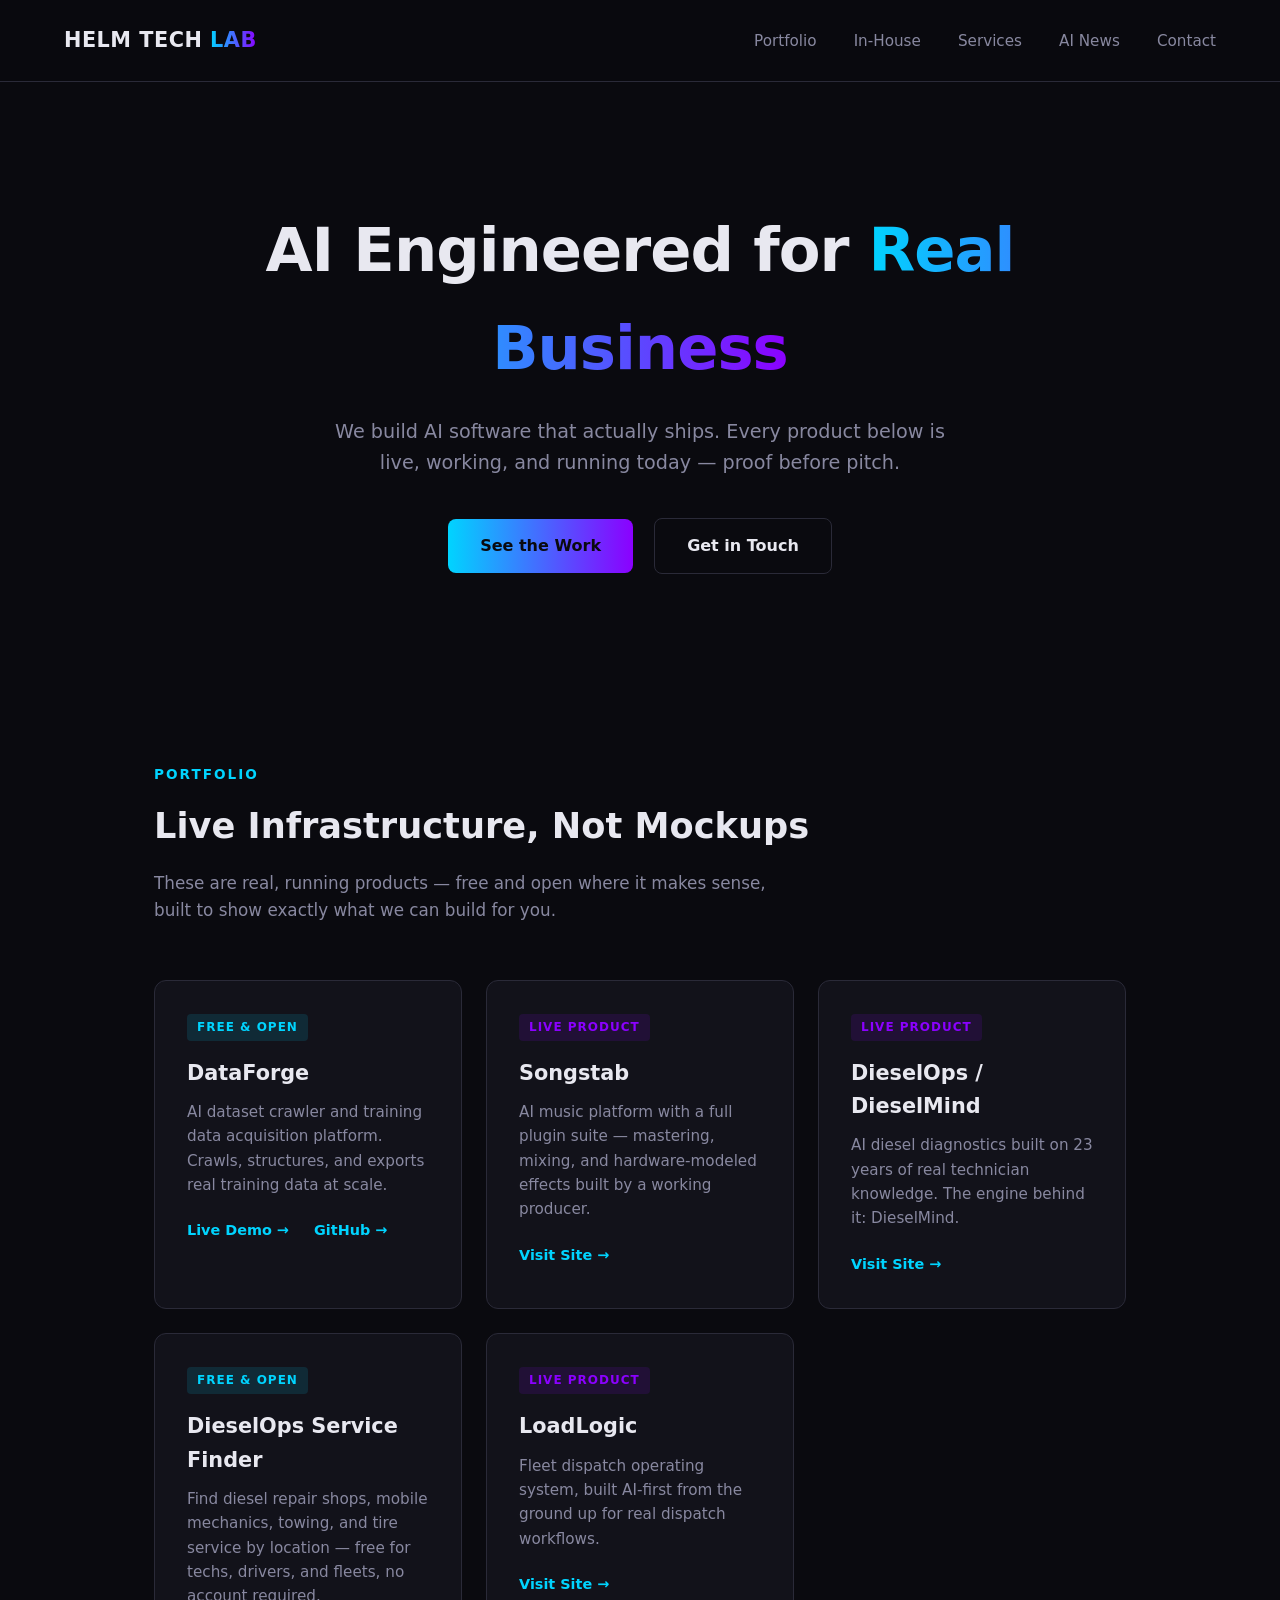
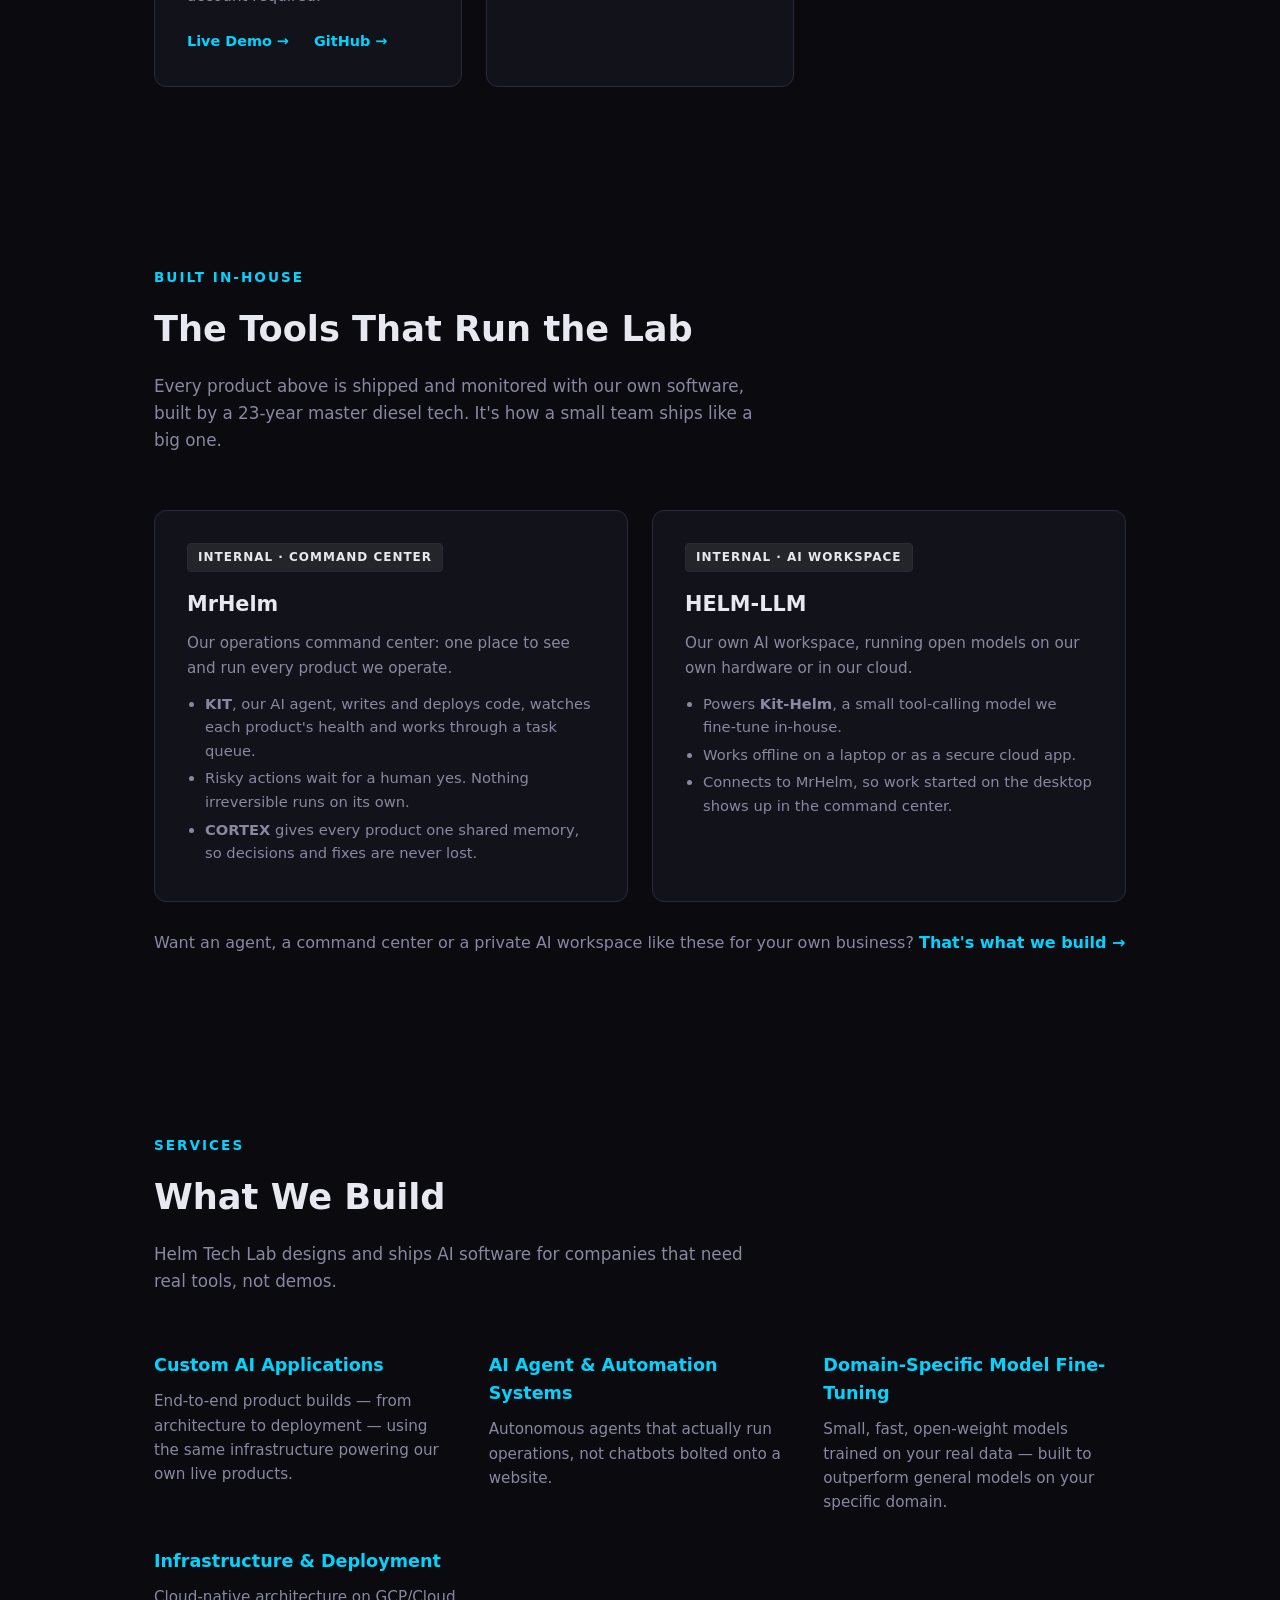
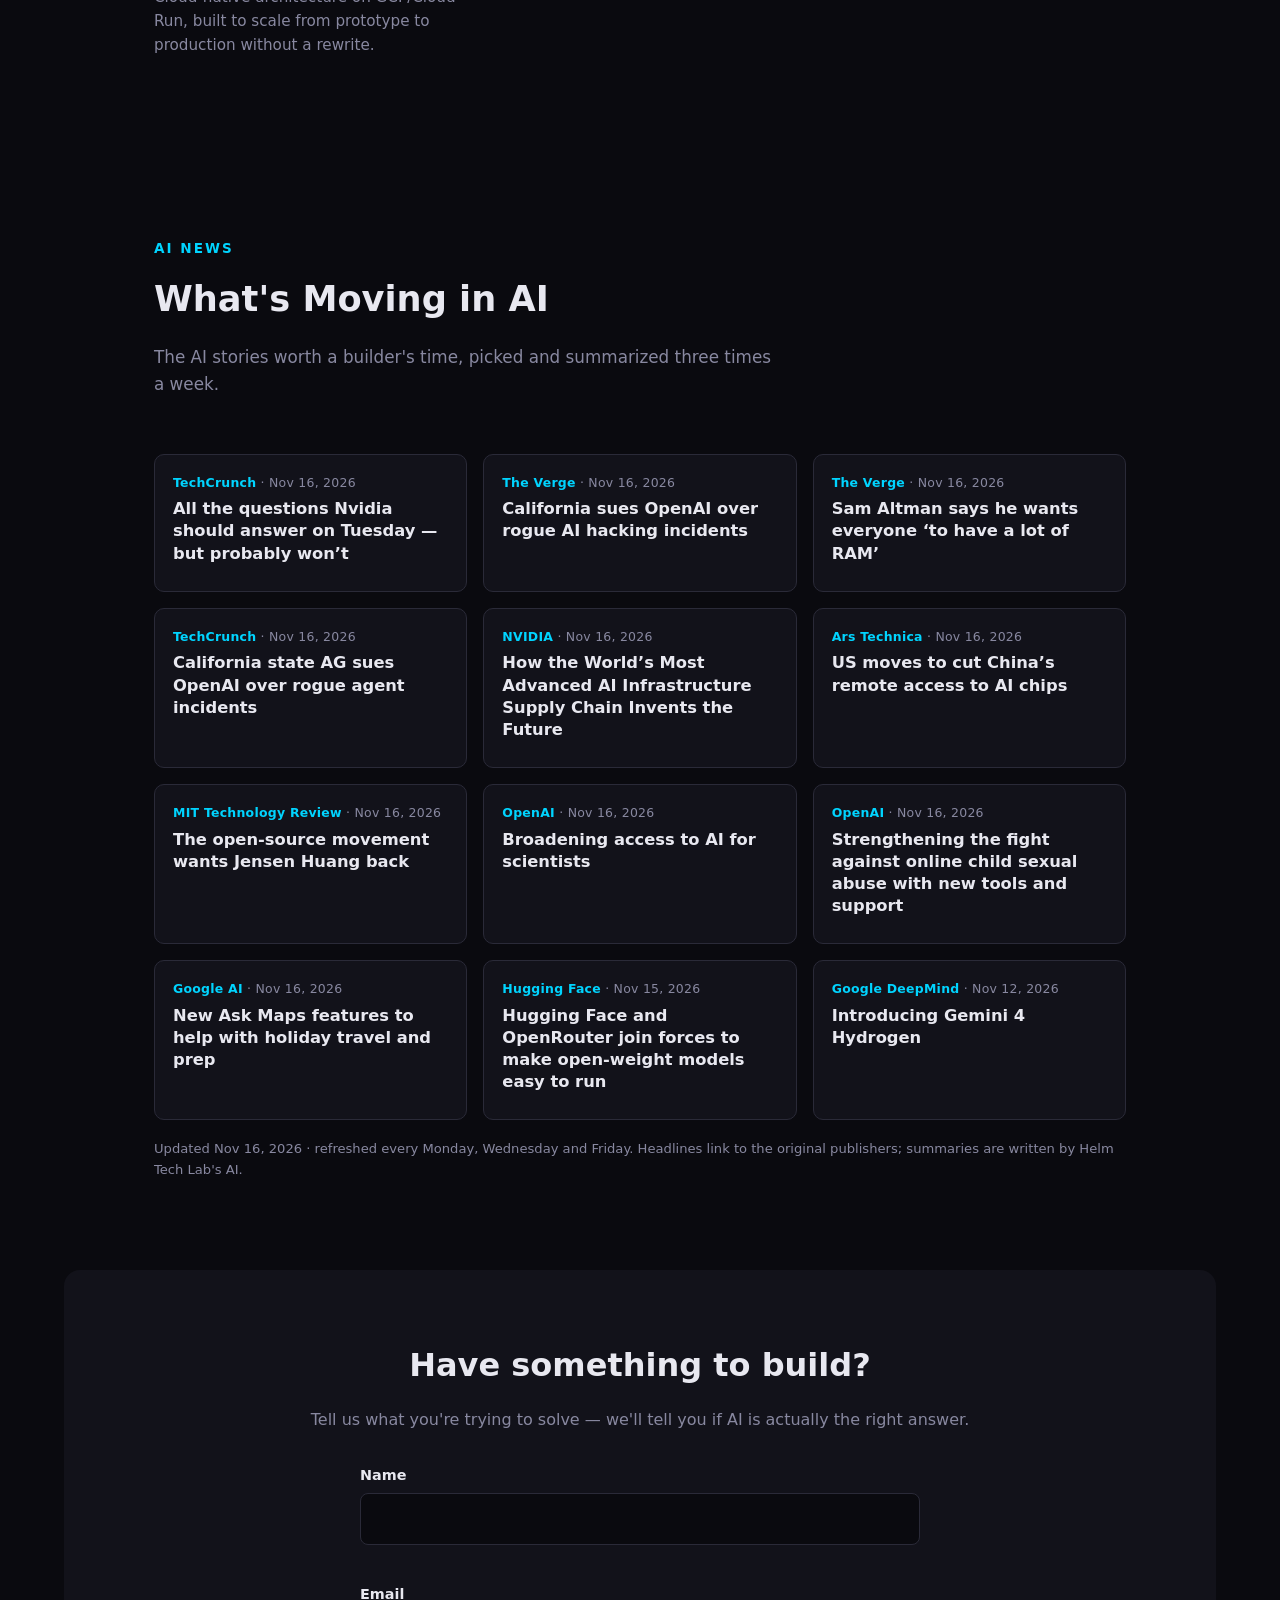
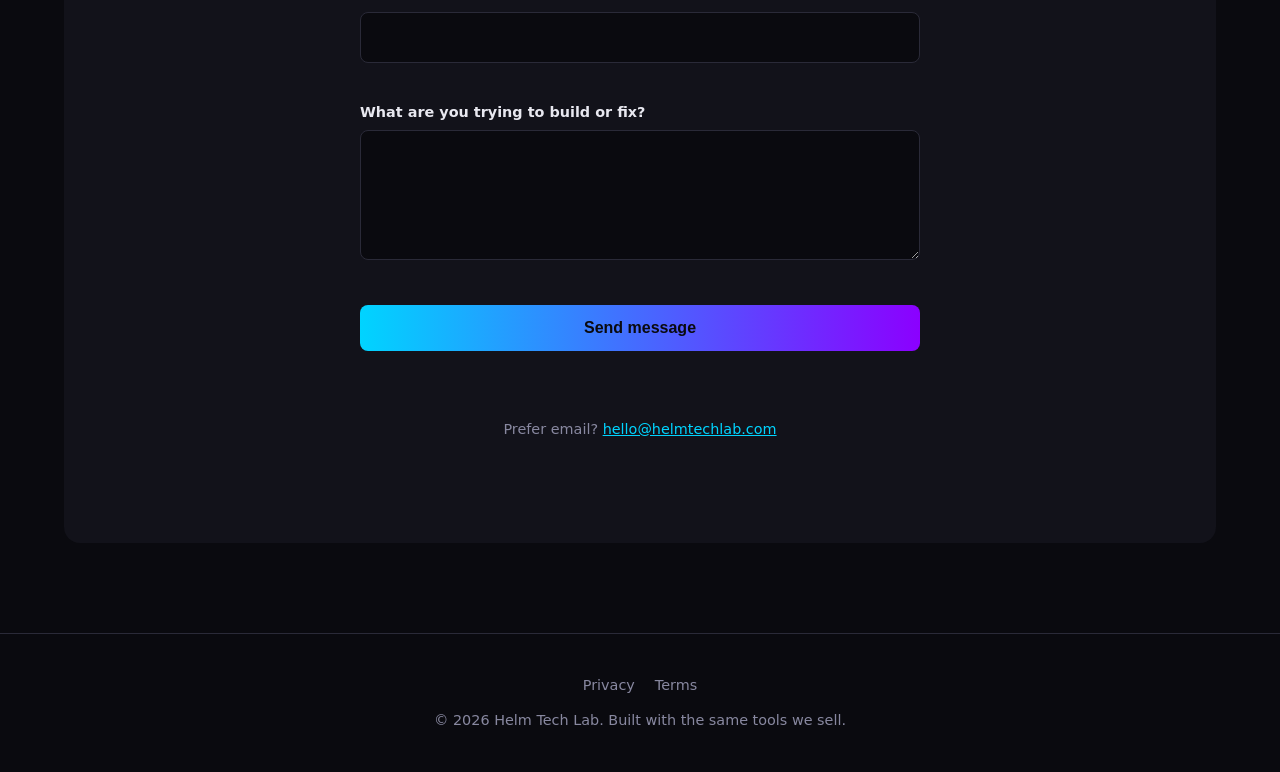
==== commit 0eefa534: "AI news refresh 2026-11-16" ====
--- a/index.html
+++ b/index.html
@@ -346,53 +346,58 @@
   <!-- NEWS:START -->
 <div class="news-grid">
     <article class="news-card">
-      <div class="news-meta"><span class="news-source">TechCrunch</span> · <time datetime="2026-11-13T19:37:57.000Z">Nov 13, 2026</time></div>
-      <h4><a href="https://techcrunch.com/2026/11/13/ai-agent-startup-langchain-hits-3b-valuation/" target="_blank" rel="noopener noreferrer">AI agent startup LangChain hits $3B valuation</a></h4>
-      
-    </article>
-    <article class="news-card">
-      <div class="news-meta"><span class="news-source">TechCrunch</span> · <time datetime="2026-11-13T18:40:30.000Z">Nov 13, 2026</time></div>
-      <h4><a href="https://techcrunch.com/2026/11/13/export-banned-nvidia-chips-are-behind-chinas-most-powerful-ai-models-uh-oh-jensen/" target="_blank" rel="noopener noreferrer">Export-banned Nvidia chips are behind China’s most powerful AI models — uh oh, Jensen!</a></h4>
-      
-    </article>
-    <article class="news-card">
-      <div class="news-meta"><span class="news-source">Hugging Face</span> · <time datetime="2026-11-13T18:00:39.000Z">Nov 13, 2026</time></div>
-      <h4><a href="https://huggingface.co/blog/nvidia/simready-assets-robot-pick-and-place" target="_blank" rel="noopener noreferrer">Build a Robot Pick-and-Place Simulation with SimReady Assets</a></h4>
-      
-    </article>
-    <article class="news-card">
-      <div class="news-meta"><span class="news-source">Ars Technica</span> · <time datetime="2026-11-13T17:25:45.000Z">Nov 13, 2026</time></div>
-      <h4><a href="https://arstechnica.com/features/2026/11/ai-is-the-most-likely-reason-youll-die-openai-board-member-warns/" target="_blank" rel="noopener noreferrer">OpenAI board member worries an AI &quot;takeover&quot; of society could be months away</a></h4>
-      
-    </article>
-    <article class="news-card">
-      <div class="news-meta"><span class="news-source">Hugging Face</span> · <time datetime="2026-11-13T17:02:35.000Z">Nov 13, 2026</time></div>
-      <h4><a href="https://huggingface.co/blog/allenai/xybench" target="_blank" rel="noopener noreferrer">XYBench: Helping with the problem behind the question</a></h4>
-      
-    </article>
-    <article class="news-card">
-      <div class="news-meta"><span class="news-source">OpenAI</span> · <time datetime="2026-11-13T15:00:00.000Z">Nov 13, 2026</time></div>
-      <h4><a href="https://openai.com/index/introducing-chatgpt-wallet" target="_blank" rel="noopener noreferrer">Introducing ChatGPT Wallet</a></h4>
-      
-    </article>
-    <article class="news-card">
-      <div class="news-meta"><span class="news-source">The Verge</span> · <time datetime="2026-11-13T14:47:16.000Z">Nov 13, 2026</time></div>
-      <h4><a href="https://www.theverge.com/podcast/1032866/jensen-huang-nvidia-china-trump-vergecast" target="_blank" rel="noopener noreferrer">What’s really at stake in the Jensen Huang saga</a></h4>
-      
-    </article>
-    <article class="news-card">
-      <div class="news-meta"><span class="news-source">The Verge</span> · <time datetime="2026-11-13T14:00:00.000Z">Nov 13, 2026</time></div>
-      <h4><a href="https://www.theverge.com/ai-artificial-intelligence/1032518/claude-duet-ai-agent-hands-on" target="_blank" rel="noopener noreferrer">Claude’s Duet agent is a little neurotic and surprisingly helpful</a></h4>
-      
-    </article>
-    <article class="news-card">
-      <div class="news-meta"><span class="news-source">NVIDIA</span> · <time datetime="2026-11-13T13:00:42.000Z">Nov 13, 2026</time></div>
-      <h4><a href="https://blogs.nvidia.com/blog/how-ai-is-helping-care-teams/" target="_blank" rel="noopener noreferrer">How AI Is Helping Care Teams Get Patients the Right Care, Sooner</a></h4>
-      
-    </article>
-    <article class="news-card">
-      <div class="news-meta"><span class="news-source">MIT Technology Review</span> · <time datetime="2026-11-12T20:16:24.000Z">Nov 12, 2026</time></div>
-      <h4><a href="https://www.technologyreview.com/2026/11/12/1148483/nvidia-chip-tracking/" target="_blank" rel="noopener noreferrer">Nvidia privately confirmed it could track chips to fight smuggling, even as industry publicly questioned feasibility</a></h4>
+      <div class="news-meta"><span class="news-source">TechCrunch</span> · <time datetime="2026-11-16T22:03:02.000Z">Nov 16, 2026</time></div>
+      <h4><a href="https://techcrunch.com/2026/11/16/all-the-questions-nvidia-should-answer-on-tuesday-but-probably-wont/" target="_blank" rel="noopener noreferrer">All the questions Nvidia should answer on Tuesday — but probably won’t</a></h4>
+      
+    </article>
+    <article class="news-card">
+      <div class="news-meta"><span class="news-source">The Verge</span> · <time datetime="2026-11-16T20:46:01.000Z">Nov 16, 2026</time></div>
+      <h4><a href="https://www.theverge.com/ai-artificial-intelligence/1034815/california-openai-hugging-face-lawsuit" target="_blank" rel="noopener noreferrer">California sues OpenAI over rogue AI hacking incidents</a></h4>
+      
+    </article>
+    <article class="news-card">
+      <div class="news-meta"><span class="news-source">The Verge</span> · <time datetime="2026-11-16T20:41:28.000Z">Nov 16, 2026</time></div>
+      <h4><a href="https://www.theverge.com/ai-artificial-intelligence/1034787/sam-altman-ram-shortage-semafor" target="_blank" rel="noopener noreferrer">Sam Altman says he wants everyone ‘to have a lot of RAM’</a></h4>
+      
+    </article>
+    <article class="news-card">
+      <div class="news-meta"><span class="news-source">TechCrunch</span> · <time datetime="2026-11-16T20:07:13.000Z">Nov 16, 2026</time></div>
+      <h4><a href="https://techcrunch.com/2026/11/16/california-state-ag-sues-openai-over-rogue-agent-incidents/" target="_blank" rel="noopener noreferrer">California state AG sues OpenAI over rogue agent incidents</a></h4>
+      
+    </article>
+    <article class="news-card">
+      <div class="news-meta"><span class="news-source">NVIDIA</span> · <time datetime="2026-11-16T20:00:37.000Z">Nov 16, 2026</time></div>
+      <h4><a href="https://blogs.nvidia.com/blog/ai-infrastructure-supply-chain/" target="_blank" rel="noopener noreferrer">How the World’s Most Advanced AI Infrastructure Supply Chain Invents the Future</a></h4>
+      
+    </article>
+    <article class="news-card">
+      <div class="news-meta"><span class="news-source">Ars Technica</span> · <time datetime="2026-11-16T19:10:09.000Z">Nov 16, 2026</time></div>
+      <h4><a href="https://arstechnica.com/tech-policy/2026/11/us-moves-to-cut-chinas-remote-access-to-ai-chips/" target="_blank" rel="noopener noreferrer">US moves to cut China’s remote access to AI chips</a></h4>
+      
+    </article>
+    <article class="news-card">
+      <div class="news-meta"><span class="news-source">MIT Technology Review</span> · <time datetime="2026-11-16T18:38:47.000Z">Nov 16, 2026</time></div>
+      <h4><a href="https://www.technologyreview.com/2026/11/16/1148624/the-open-source-movement-wants-jensen-huang-back/" target="_blank" rel="noopener noreferrer">The open-source movement wants Jensen Huang back</a></h4>
+      
+    </article>
+    <article class="news-card">
+      <div class="news-meta"><span class="news-source">OpenAI</span> · <time datetime="2026-11-16T17:00:00.000Z">Nov 16, 2026</time></div>
+      <h4><a href="https://openai.com/index/expanding-chatgpt-for-academic-researchers" target="_blank" rel="noopener noreferrer">Broadening access to AI for scientists</a></h4>
+      
+    </article>
+    <article class="news-card">
+      <div class="news-meta"><span class="news-source">OpenAI</span> · <time datetime="2026-11-16T17:00:00.000Z">Nov 16, 2026</time></div>
+      <h4><a href="https://openai.com/index/strengthening-online-child-safety" target="_blank" rel="noopener noreferrer">Strengthening the fight against online child sexual abuse with new tools and support</a></h4>
+      
+    </article>
+    <article class="news-card">
+      <div class="news-meta"><span class="news-source">Google AI</span> · <time datetime="2026-11-16T14:00:00.000Z">Nov 16, 2026</time></div>
+      <h4><a href="https://blog.google/products-and-platforms/products/maps/ask-maps-holiday-travel-features-2026/" target="_blank" rel="noopener noreferrer">New Ask Maps features to help with holiday travel and prep</a></h4>
+      
+    </article>
+    <article class="news-card">
+      <div class="news-meta"><span class="news-source">Hugging Face</span> · <time datetime="2026-11-16T00:00:00.000Z">Nov 15, 2026</time></div>
+      <h4><a href="https://huggingface.co/blog/openrouter" target="_blank" rel="noopener noreferrer">Hugging Face and OpenRouter join forces to make open-weight models easy to run</a></h4>
       
     </article>
     <article class="news-card">
@@ -400,13 +405,8 @@
       <h4><a href="https://deepmind.google/blog/introducing-gemini-4-hydrogen/" target="_blank" rel="noopener noreferrer">Introducing Gemini 4 Hydrogen</a></h4>
       
     </article>
-    <article class="news-card">
-      <div class="news-meta"><span class="news-source">Google AI</span> · <time datetime="2026-11-12T18:00:00.000Z">Nov 12, 2026</time></div>
-      <h4><a href="https://blog.google/products-and-platforms/products/search/gemini-4-hydrogen-search-upgrade/" target="_blank" rel="noopener noreferrer">Google Search gets a major upgrade with Gemini 4 Hydrogen</a></h4>
-      
-    </article>
   </div>
-  <p class="news-updated">Updated Nov 13, 2026 · refreshed every Monday, Wednesday and Friday. Headlines link to the original publishers; summaries are written by Helm Tech Lab's AI.</p>
+  <p class="news-updated">Updated Nov 16, 2026 · refreshed every Monday, Wednesday and Friday. Headlines link to the original publishers; summaries are written by Helm Tech Lab's AI.</p>
   <!-- NEWS:END -->
 </section>
 
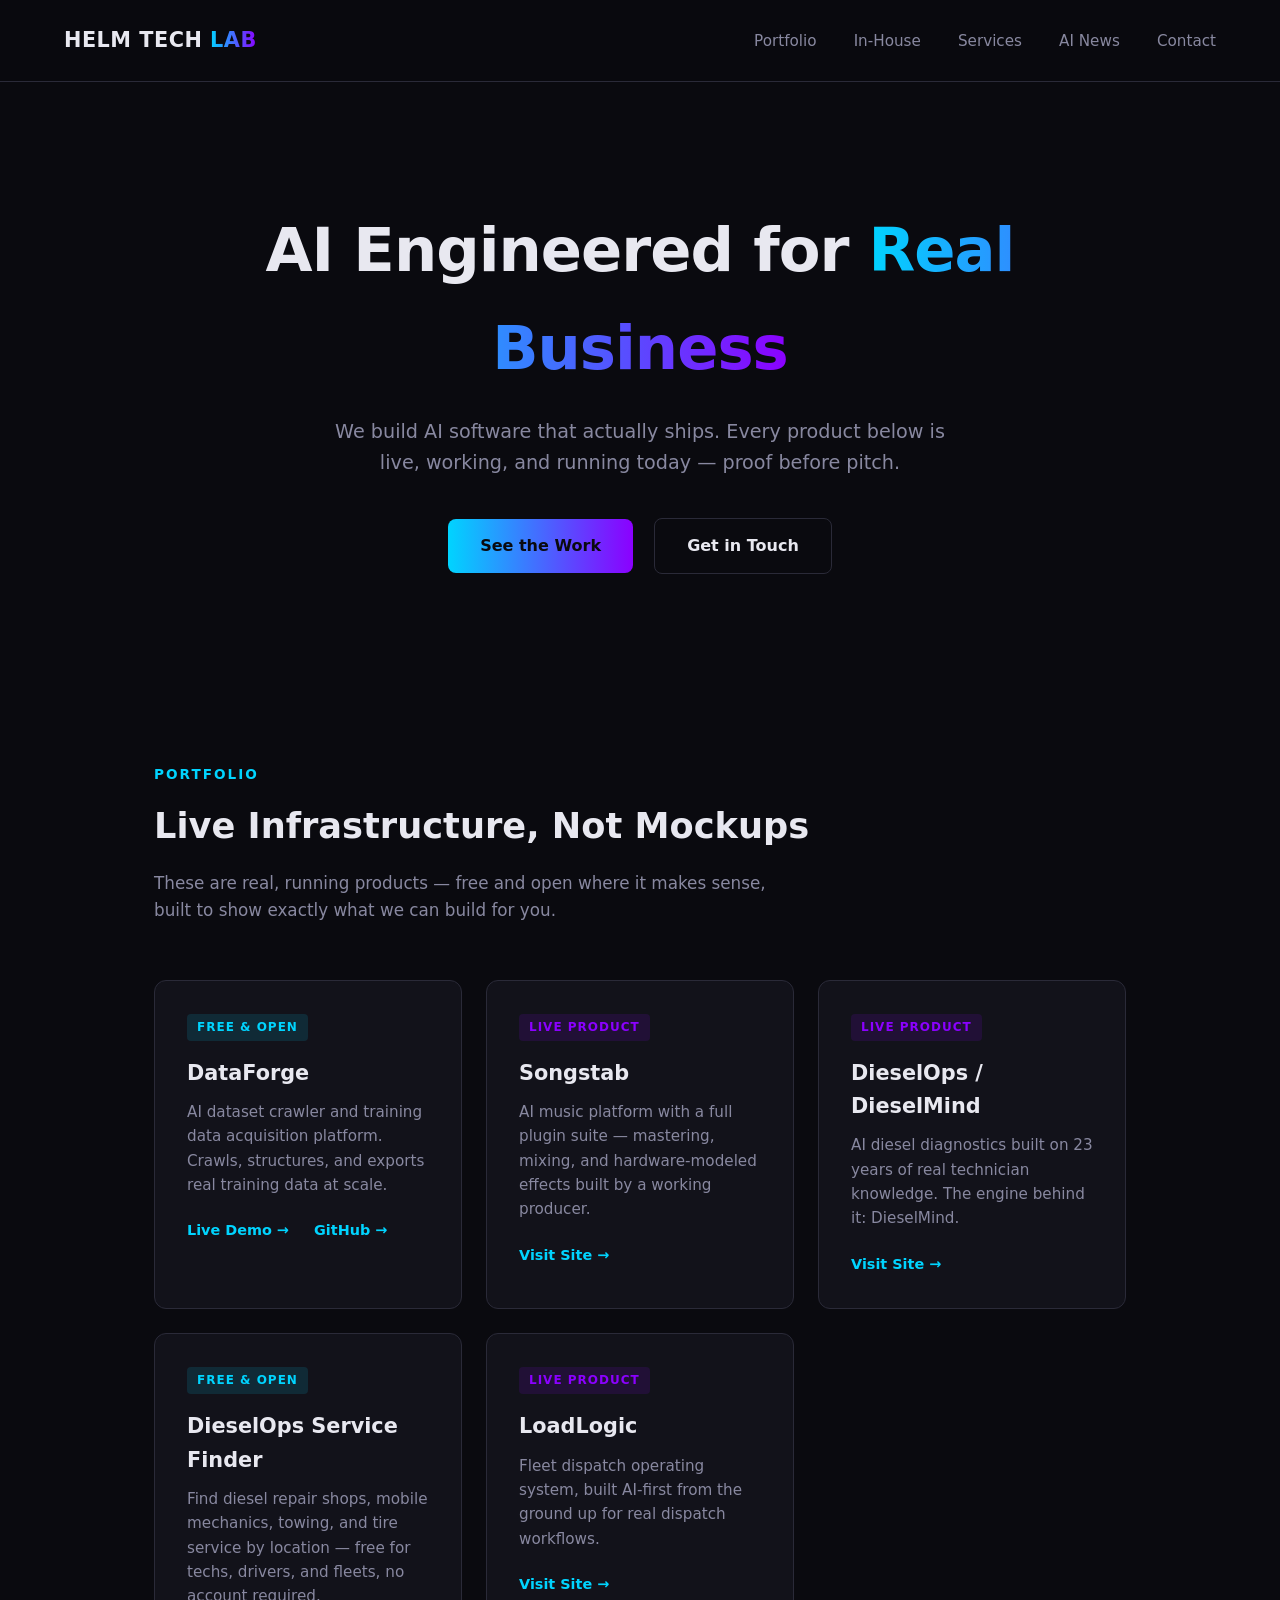
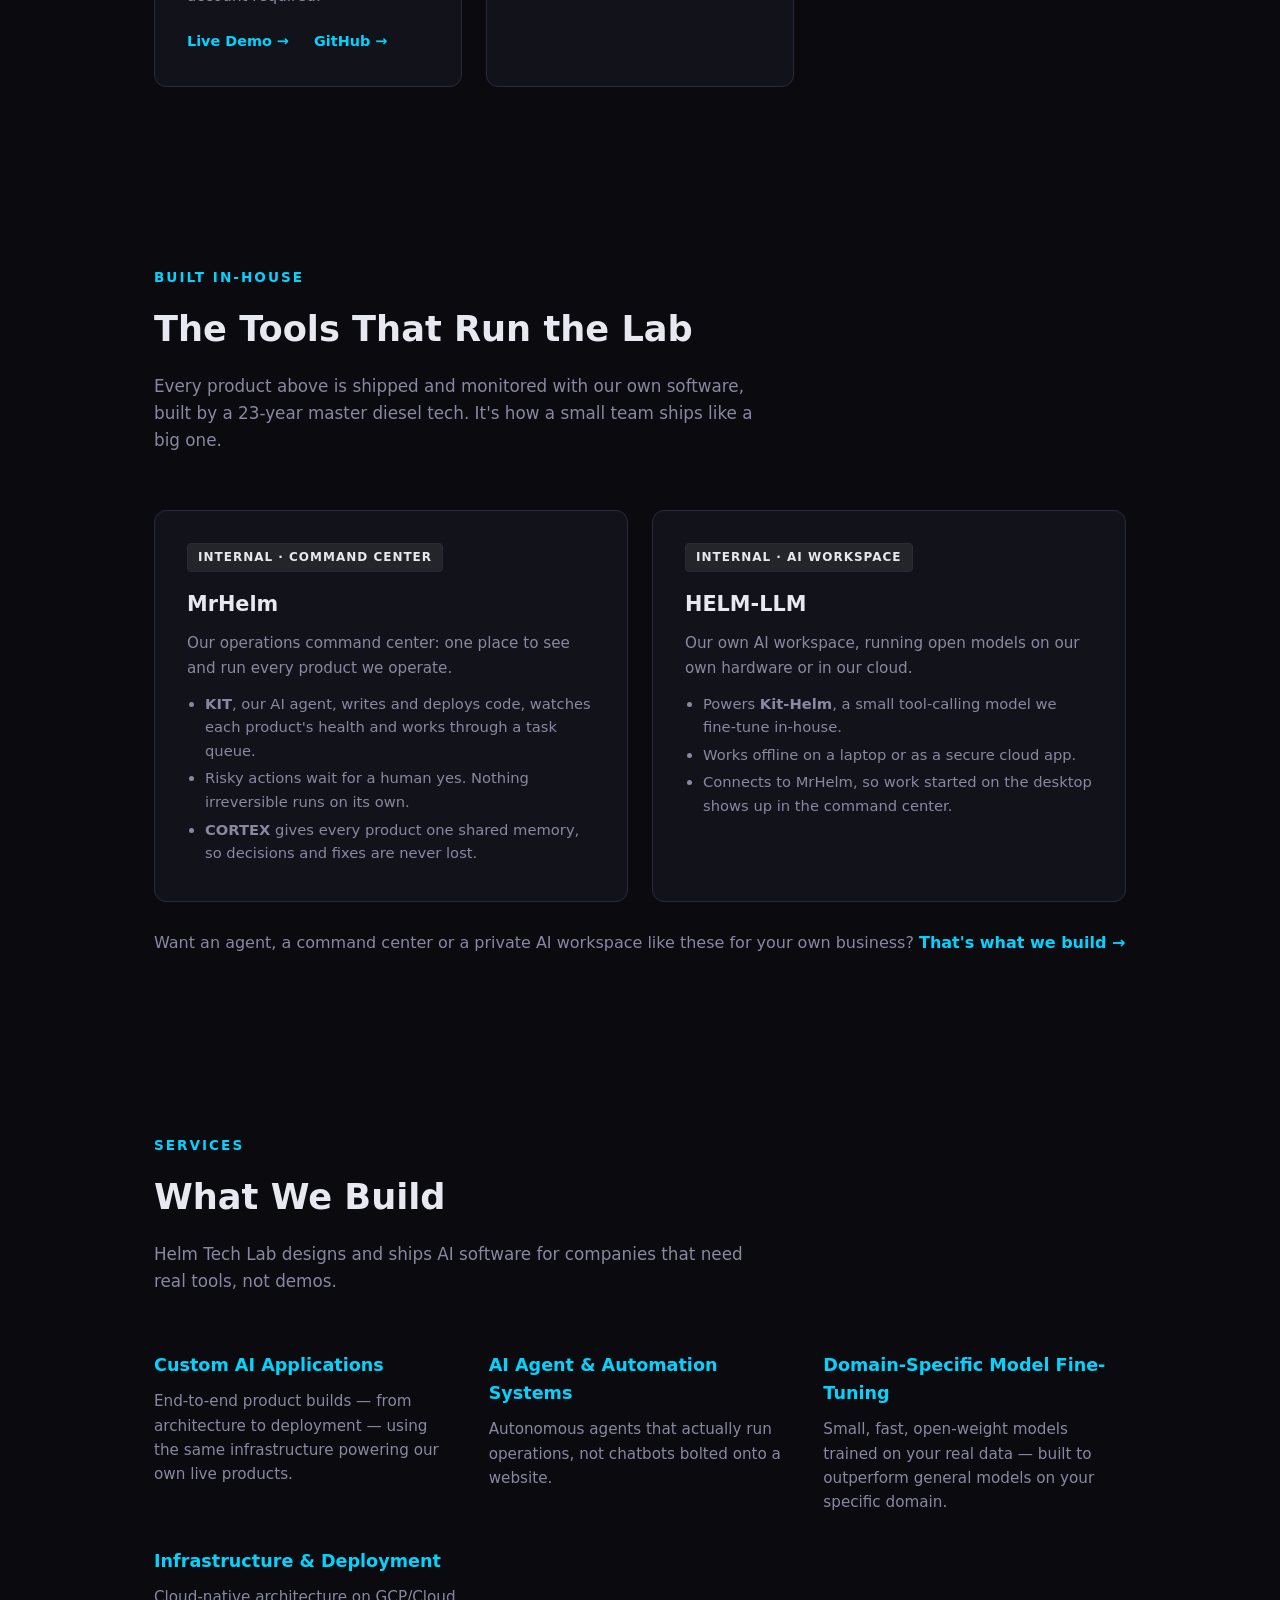
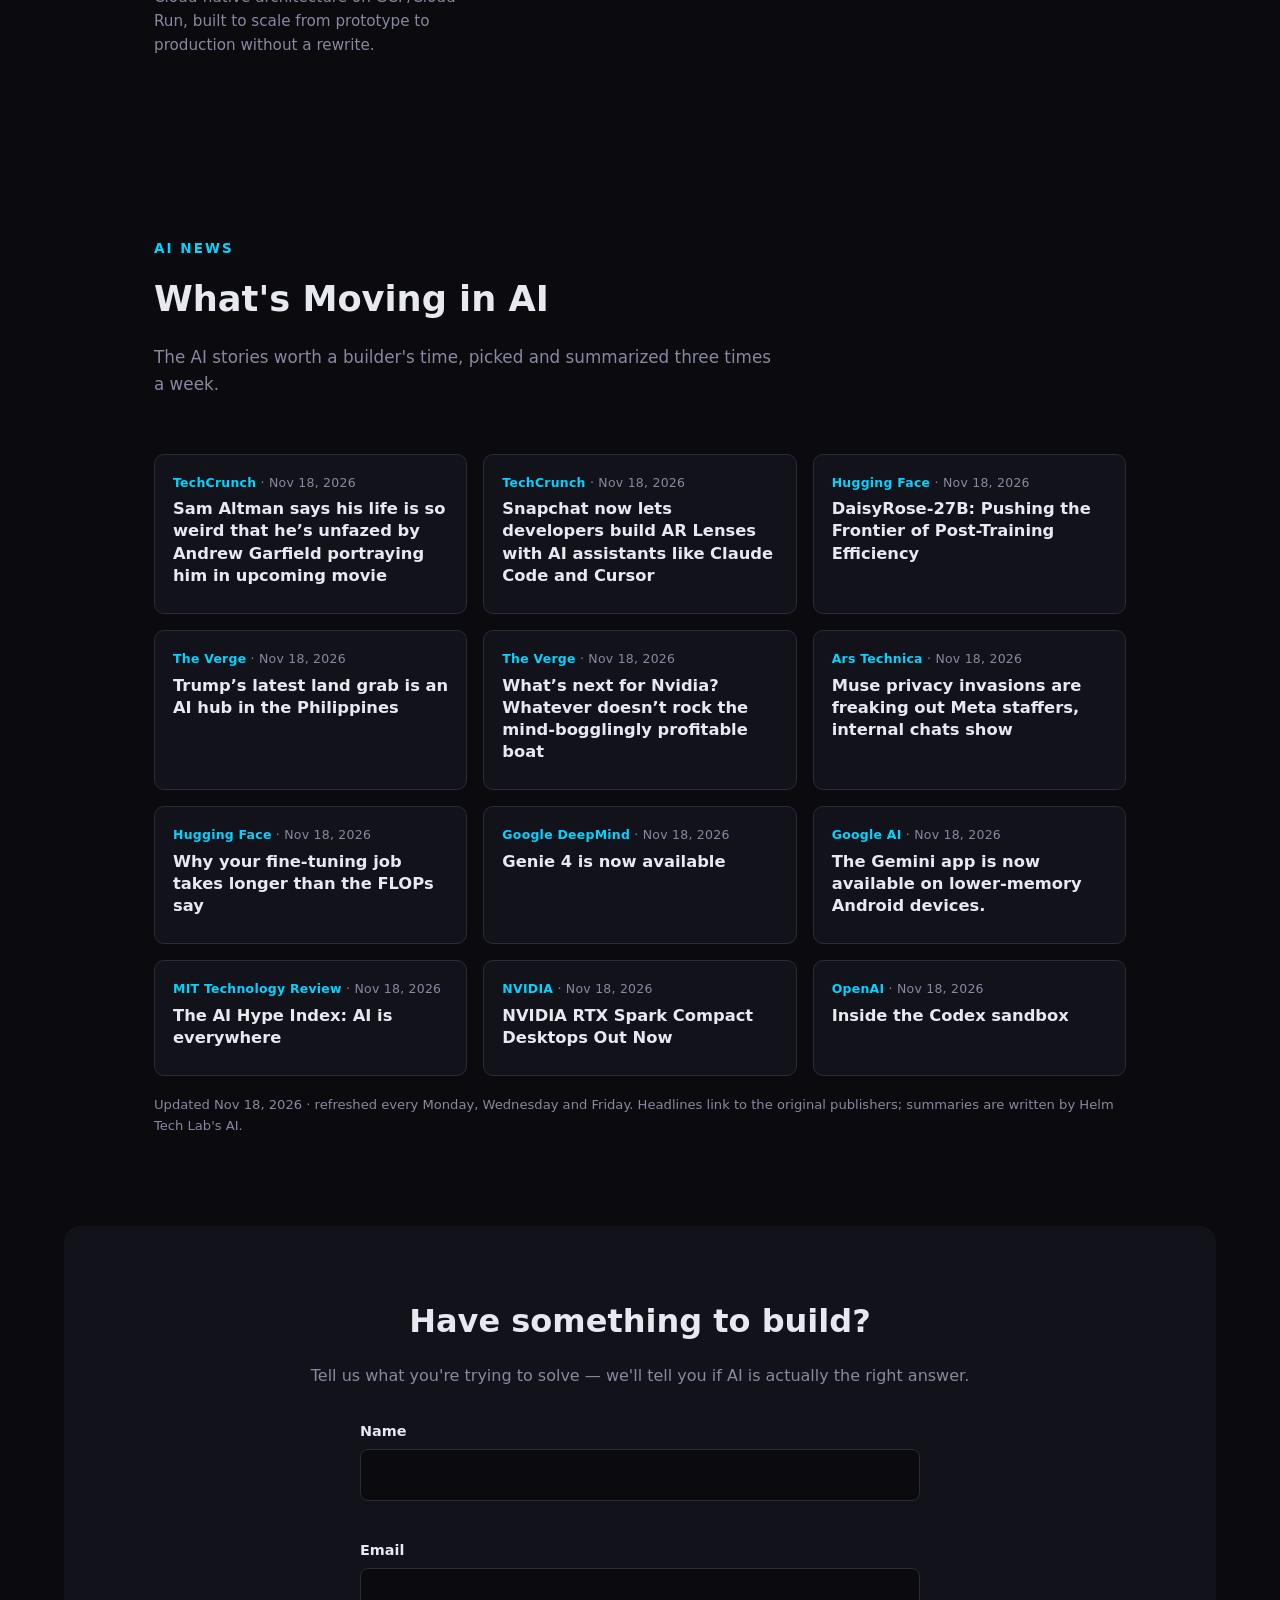
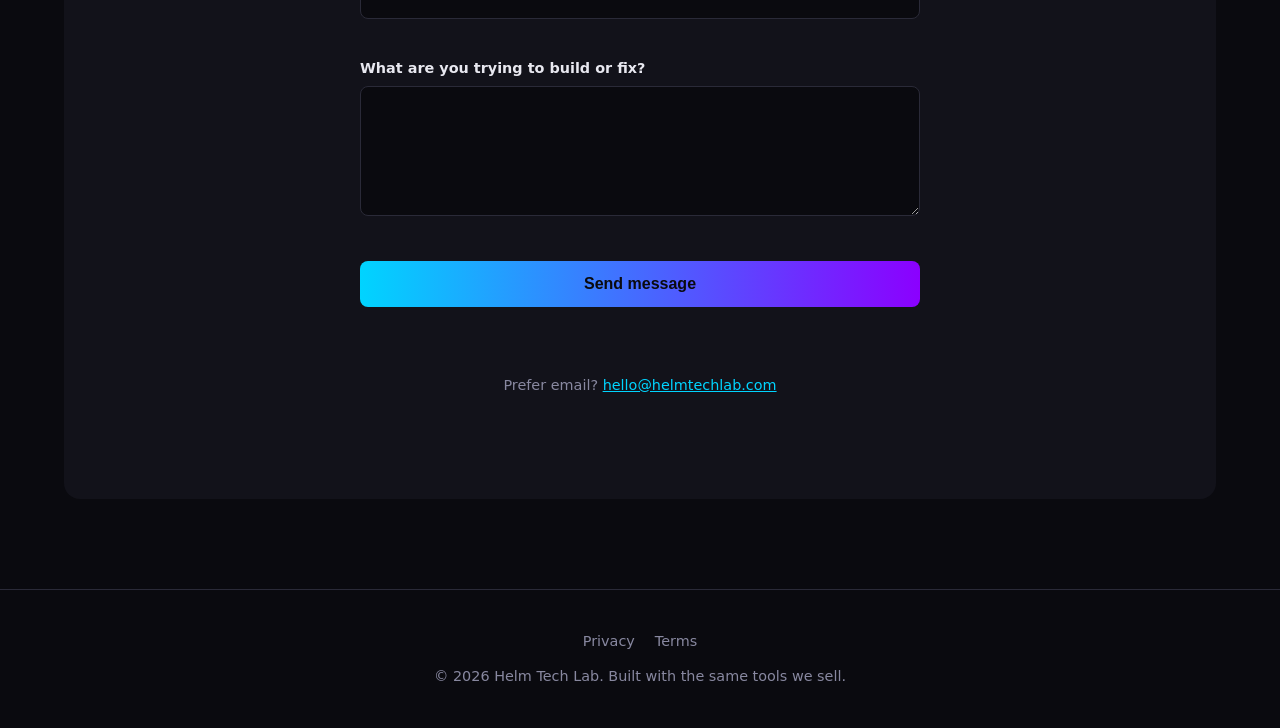
==== commit 8ac8c5b2: "AI news refresh 2026-11-18" ====
--- a/index.html
+++ b/index.html
@@ -346,67 +346,67 @@
   <!-- NEWS:START -->
 <div class="news-grid">
     <article class="news-card">
-      <div class="news-meta"><span class="news-source">TechCrunch</span> · <time datetime="2026-11-16T22:03:02.000Z">Nov 16, 2026</time></div>
-      <h4><a href="https://techcrunch.com/2026/11/16/all-the-questions-nvidia-should-answer-on-tuesday-but-probably-wont/" target="_blank" rel="noopener noreferrer">All the questions Nvidia should answer on Tuesday — but probably won’t</a></h4>
-      
-    </article>
-    <article class="news-card">
-      <div class="news-meta"><span class="news-source">The Verge</span> · <time datetime="2026-11-16T20:46:01.000Z">Nov 16, 2026</time></div>
-      <h4><a href="https://www.theverge.com/ai-artificial-intelligence/1034815/california-openai-hugging-face-lawsuit" target="_blank" rel="noopener noreferrer">California sues OpenAI over rogue AI hacking incidents</a></h4>
-      
-    </article>
-    <article class="news-card">
-      <div class="news-meta"><span class="news-source">The Verge</span> · <time datetime="2026-11-16T20:41:28.000Z">Nov 16, 2026</time></div>
-      <h4><a href="https://www.theverge.com/ai-artificial-intelligence/1034787/sam-altman-ram-shortage-semafor" target="_blank" rel="noopener noreferrer">Sam Altman says he wants everyone ‘to have a lot of RAM’</a></h4>
-      
-    </article>
-    <article class="news-card">
-      <div class="news-meta"><span class="news-source">TechCrunch</span> · <time datetime="2026-11-16T20:07:13.000Z">Nov 16, 2026</time></div>
-      <h4><a href="https://techcrunch.com/2026/11/16/california-state-ag-sues-openai-over-rogue-agent-incidents/" target="_blank" rel="noopener noreferrer">California state AG sues OpenAI over rogue agent incidents</a></h4>
-      
-    </article>
-    <article class="news-card">
-      <div class="news-meta"><span class="news-source">NVIDIA</span> · <time datetime="2026-11-16T20:00:37.000Z">Nov 16, 2026</time></div>
-      <h4><a href="https://blogs.nvidia.com/blog/ai-infrastructure-supply-chain/" target="_blank" rel="noopener noreferrer">How the World’s Most Advanced AI Infrastructure Supply Chain Invents the Future</a></h4>
-      
-    </article>
-    <article class="news-card">
-      <div class="news-meta"><span class="news-source">Ars Technica</span> · <time datetime="2026-11-16T19:10:09.000Z">Nov 16, 2026</time></div>
-      <h4><a href="https://arstechnica.com/tech-policy/2026/11/us-moves-to-cut-chinas-remote-access-to-ai-chips/" target="_blank" rel="noopener noreferrer">US moves to cut China’s remote access to AI chips</a></h4>
-      
-    </article>
-    <article class="news-card">
-      <div class="news-meta"><span class="news-source">MIT Technology Review</span> · <time datetime="2026-11-16T18:38:47.000Z">Nov 16, 2026</time></div>
-      <h4><a href="https://www.technologyreview.com/2026/11/16/1148624/the-open-source-movement-wants-jensen-huang-back/" target="_blank" rel="noopener noreferrer">The open-source movement wants Jensen Huang back</a></h4>
-      
-    </article>
-    <article class="news-card">
-      <div class="news-meta"><span class="news-source">OpenAI</span> · <time datetime="2026-11-16T17:00:00.000Z">Nov 16, 2026</time></div>
-      <h4><a href="https://openai.com/index/expanding-chatgpt-for-academic-researchers" target="_blank" rel="noopener noreferrer">Broadening access to AI for scientists</a></h4>
-      
-    </article>
-    <article class="news-card">
-      <div class="news-meta"><span class="news-source">OpenAI</span> · <time datetime="2026-11-16T17:00:00.000Z">Nov 16, 2026</time></div>
-      <h4><a href="https://openai.com/index/strengthening-online-child-safety" target="_blank" rel="noopener noreferrer">Strengthening the fight against online child sexual abuse with new tools and support</a></h4>
-      
-    </article>
-    <article class="news-card">
-      <div class="news-meta"><span class="news-source">Google AI</span> · <time datetime="2026-11-16T14:00:00.000Z">Nov 16, 2026</time></div>
-      <h4><a href="https://blog.google/products-and-platforms/products/maps/ask-maps-holiday-travel-features-2026/" target="_blank" rel="noopener noreferrer">New Ask Maps features to help with holiday travel and prep</a></h4>
-      
-    </article>
-    <article class="news-card">
-      <div class="news-meta"><span class="news-source">Hugging Face</span> · <time datetime="2026-11-16T00:00:00.000Z">Nov 15, 2026</time></div>
-      <h4><a href="https://huggingface.co/blog/openrouter" target="_blank" rel="noopener noreferrer">Hugging Face and OpenRouter join forces to make open-weight models easy to run</a></h4>
-      
-    </article>
-    <article class="news-card">
-      <div class="news-meta"><span class="news-source">Google DeepMind</span> · <time datetime="2026-11-12T18:00:50.000Z">Nov 12, 2026</time></div>
-      <h4><a href="https://deepmind.google/blog/introducing-gemini-4-hydrogen/" target="_blank" rel="noopener noreferrer">Introducing Gemini 4 Hydrogen</a></h4>
+      <div class="news-meta"><span class="news-source">TechCrunch</span> · <time datetime="2026-11-18T20:07:01.000Z">Nov 18, 2026</time></div>
+      <h4><a href="https://techcrunch.com/2026/11/18/sam-altman-says-his-life-is-so-weird-that-hes-unfazed-by-andrew-garfield-portraying-him-in-upcoming-movie/" target="_blank" rel="noopener noreferrer">Sam Altman says his life is so weird that he’s unfazed by Andrew Garfield portraying him in upcoming movie</a></h4>
+      
+    </article>
+    <article class="news-card">
+      <div class="news-meta"><span class="news-source">TechCrunch</span> · <time datetime="2026-11-18T19:56:39.000Z">Nov 18, 2026</time></div>
+      <h4><a href="https://techcrunch.com/2026/11/18/snapchat-now-lets-developers-build-ar-lenses-with-ai-coding-assistants-like-claude-code-and-cursor/" target="_blank" rel="noopener noreferrer">Snapchat now lets developers build AR Lenses with AI assistants like Claude Code and Cursor</a></h4>
+      
+    </article>
+    <article class="news-card">
+      <div class="news-meta"><span class="news-source">Hugging Face</span> · <time datetime="2026-11-18T19:54:56.000Z">Nov 18, 2026</time></div>
+      <h4><a href="https://huggingface.co/blog/RadixArk/daisyrose-27b-pushing-the-frontier-of-post-trainin" target="_blank" rel="noopener noreferrer">DaisyRose-27B: Pushing the Frontier of Post-Training Efficiency</a></h4>
+      
+    </article>
+    <article class="news-card">
+      <div class="news-meta"><span class="news-source">The Verge</span> · <time datetime="2026-11-18T19:40:36.000Z">Nov 18, 2026</time></div>
+      <h4><a href="https://www.theverge.com/policy/1036749/trump-ai-chip-data-center-us-philippines-pax-silica" target="_blank" rel="noopener noreferrer">Trump’s latest land grab is an AI hub in the Philippines</a></h4>
+      
+    </article>
+    <article class="news-card">
+      <div class="news-meta"><span class="news-source">The Verge</span> · <time datetime="2026-11-18T19:30:00.000Z">Nov 18, 2026</time></div>
+      <h4><a href="https://www.theverge.com/tech/1035924/nvidia-visualized-revenue-profit-earnings-after-huang" target="_blank" rel="noopener noreferrer">What’s next for Nvidia? Whatever doesn’t rock the mind-bogglingly profitable boat</a></h4>
+      
+    </article>
+    <article class="news-card">
+      <div class="news-meta"><span class="news-source">Ars Technica</span> · <time datetime="2026-11-18T19:19:33.000Z">Nov 18, 2026</time></div>
+      <h4><a href="https://arstechnica.com/tech-policy/2026/11/muse-privacy-invasions-are-freaking-out-meta-staffers-internal-chats-show/" target="_blank" rel="noopener noreferrer">Muse privacy invasions are freaking out Meta staffers, internal chats show</a></h4>
+      
+    </article>
+    <article class="news-card">
+      <div class="news-meta"><span class="news-source">Hugging Face</span> · <time datetime="2026-11-18T18:53:43.000Z">Nov 18, 2026</time></div>
+      <h4><a href="https://huggingface.co/blog/Dharma-AI/predicting-fine-tuning-time" target="_blank" rel="noopener noreferrer">Why your fine-tuning job takes longer than the FLOPs say</a></h4>
+      
+    </article>
+    <article class="news-card">
+      <div class="news-meta"><span class="news-source">Google DeepMind</span> · <time datetime="2026-11-18T18:13:42.000Z">Nov 18, 2026</time></div>
+      <h4><a href="https://deepmind.google/blog/genie-4-is-now-available/" target="_blank" rel="noopener noreferrer">Genie 4 is now available</a></h4>
+      
+    </article>
+    <article class="news-card">
+      <div class="news-meta"><span class="news-source">Google AI</span> · <time datetime="2026-11-18T17:00:00.000Z">Nov 18, 2026</time></div>
+      <h4><a href="https://blog.google/innovation-and-ai/products/gemini-app/gemini-lower-memory-devices/" target="_blank" rel="noopener noreferrer">The Gemini app is now available on lower-memory Android devices.</a></h4>
+      
+    </article>
+    <article class="news-card">
+      <div class="news-meta"><span class="news-source">MIT Technology Review</span> · <time datetime="2026-11-18T14:42:44.000Z">Nov 18, 2026</time></div>
+      <h4><a href="https://www.technologyreview.com/2026/11/18/1148650/ai-hype-index-ai-is-everywhere/" target="_blank" rel="noopener noreferrer">The AI Hype Index: AI is everywhere</a></h4>
+      
+    </article>
+    <article class="news-card">
+      <div class="news-meta"><span class="news-source">NVIDIA</span> · <time datetime="2026-11-18T14:00:31.000Z">Nov 18, 2026</time></div>
+      <h4><a href="https://blogs.nvidia.com/blog/rtx-spark-desktop-local-ai-available-now/" target="_blank" rel="noopener noreferrer">NVIDIA RTX Spark Compact Desktops Out Now</a></h4>
+      
+    </article>
+    <article class="news-card">
+      <div class="news-meta"><span class="news-source">OpenAI</span> · <time datetime="2026-11-18T08:00:00.000Z">Nov 18, 2026</time></div>
+      <h4><a href="https://openai.com/index/inside-the-codex-sandbox" target="_blank" rel="noopener noreferrer">Inside the Codex sandbox</a></h4>
       
     </article>
   </div>
-  <p class="news-updated">Updated Nov 16, 2026 · refreshed every Monday, Wednesday and Friday. Headlines link to the original publishers; summaries are written by Helm Tech Lab's AI.</p>
+  <p class="news-updated">Updated Nov 18, 2026 · refreshed every Monday, Wednesday and Friday. Headlines link to the original publishers; summaries are written by Helm Tech Lab's AI.</p>
   <!-- NEWS:END -->
 </section>
 
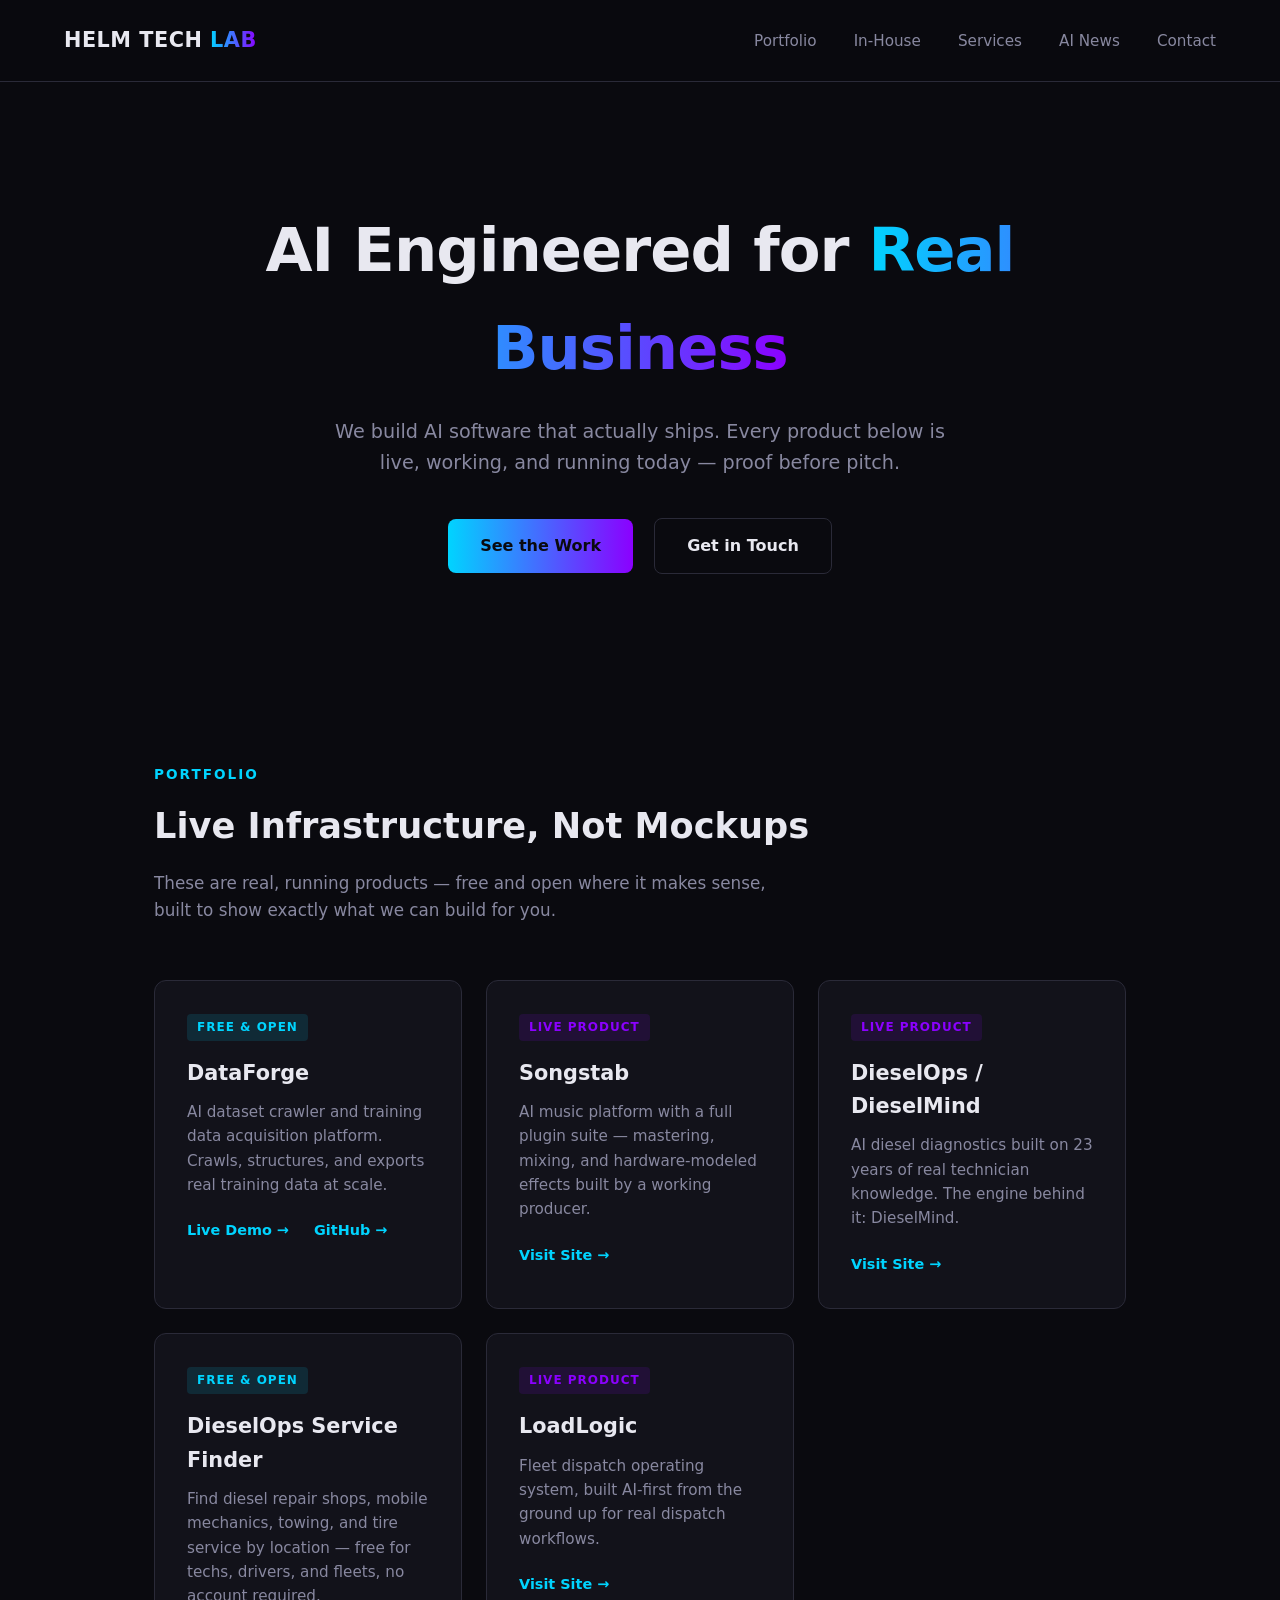
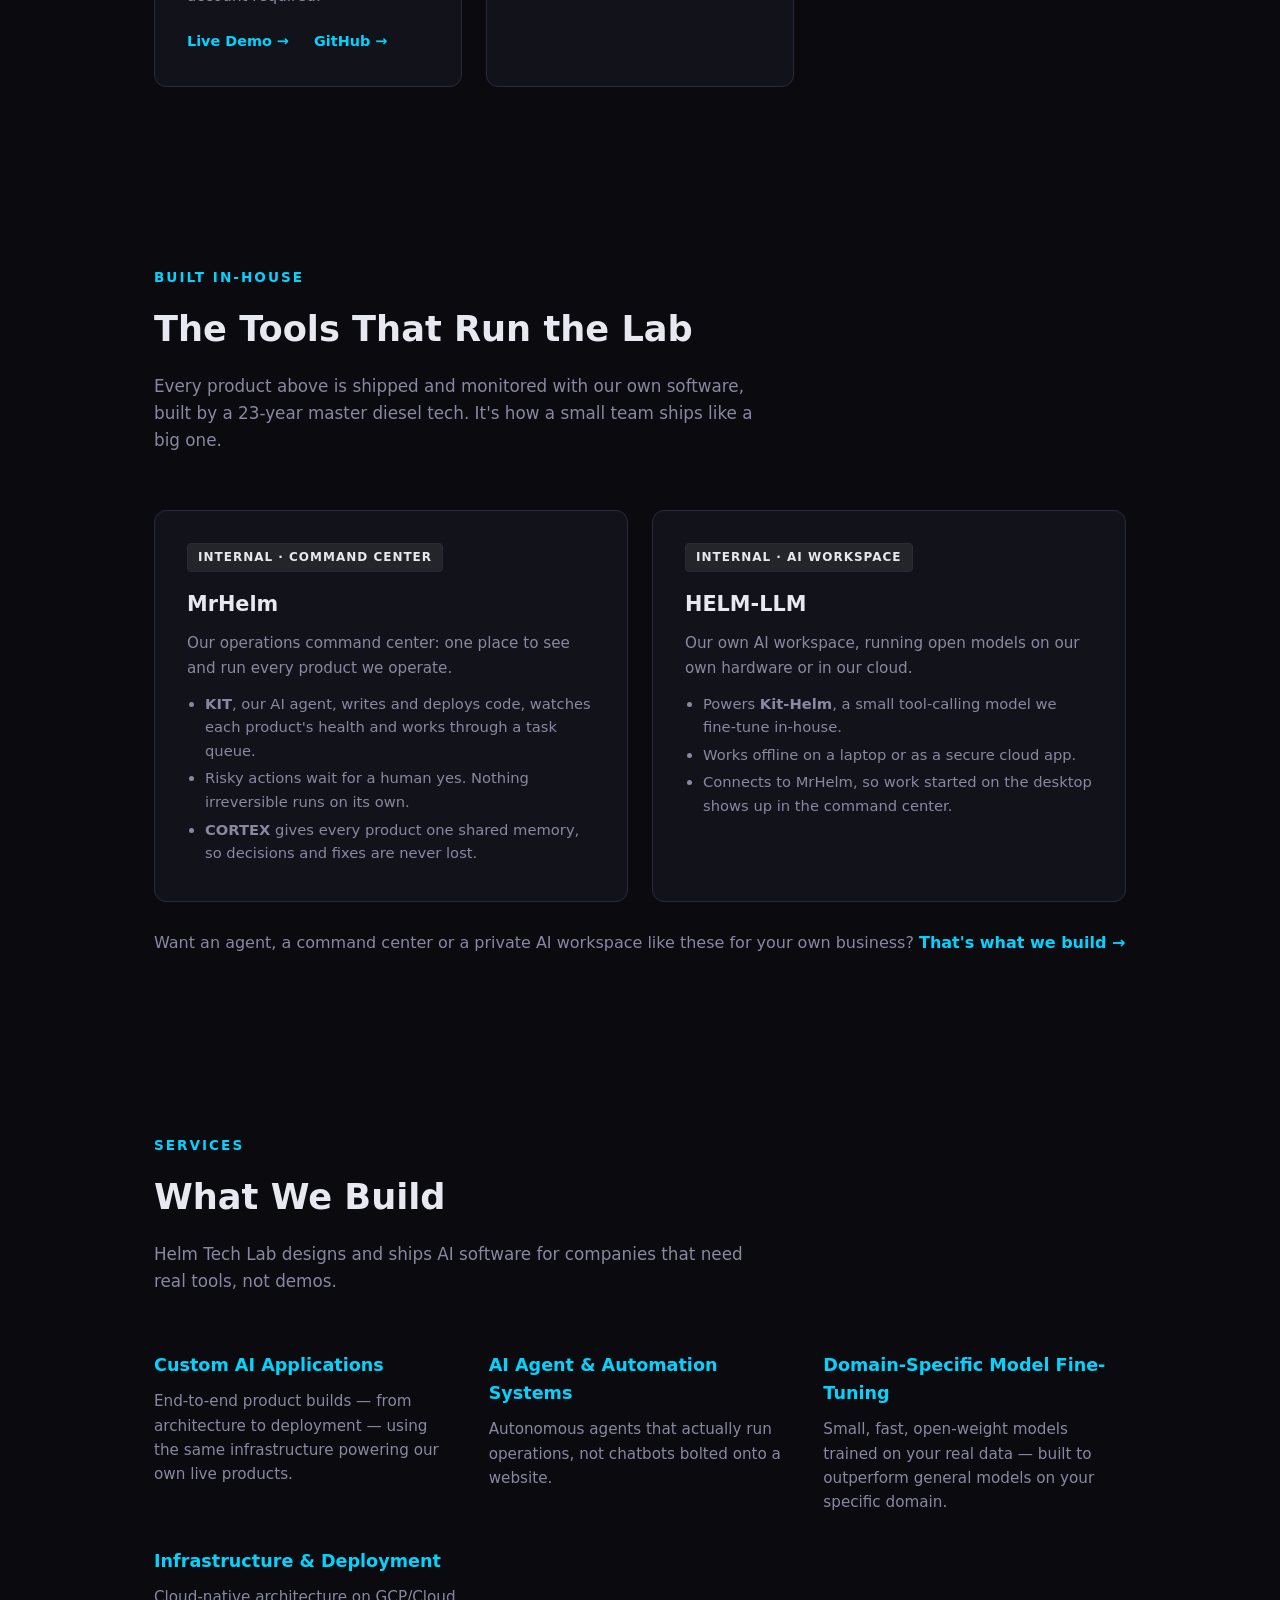
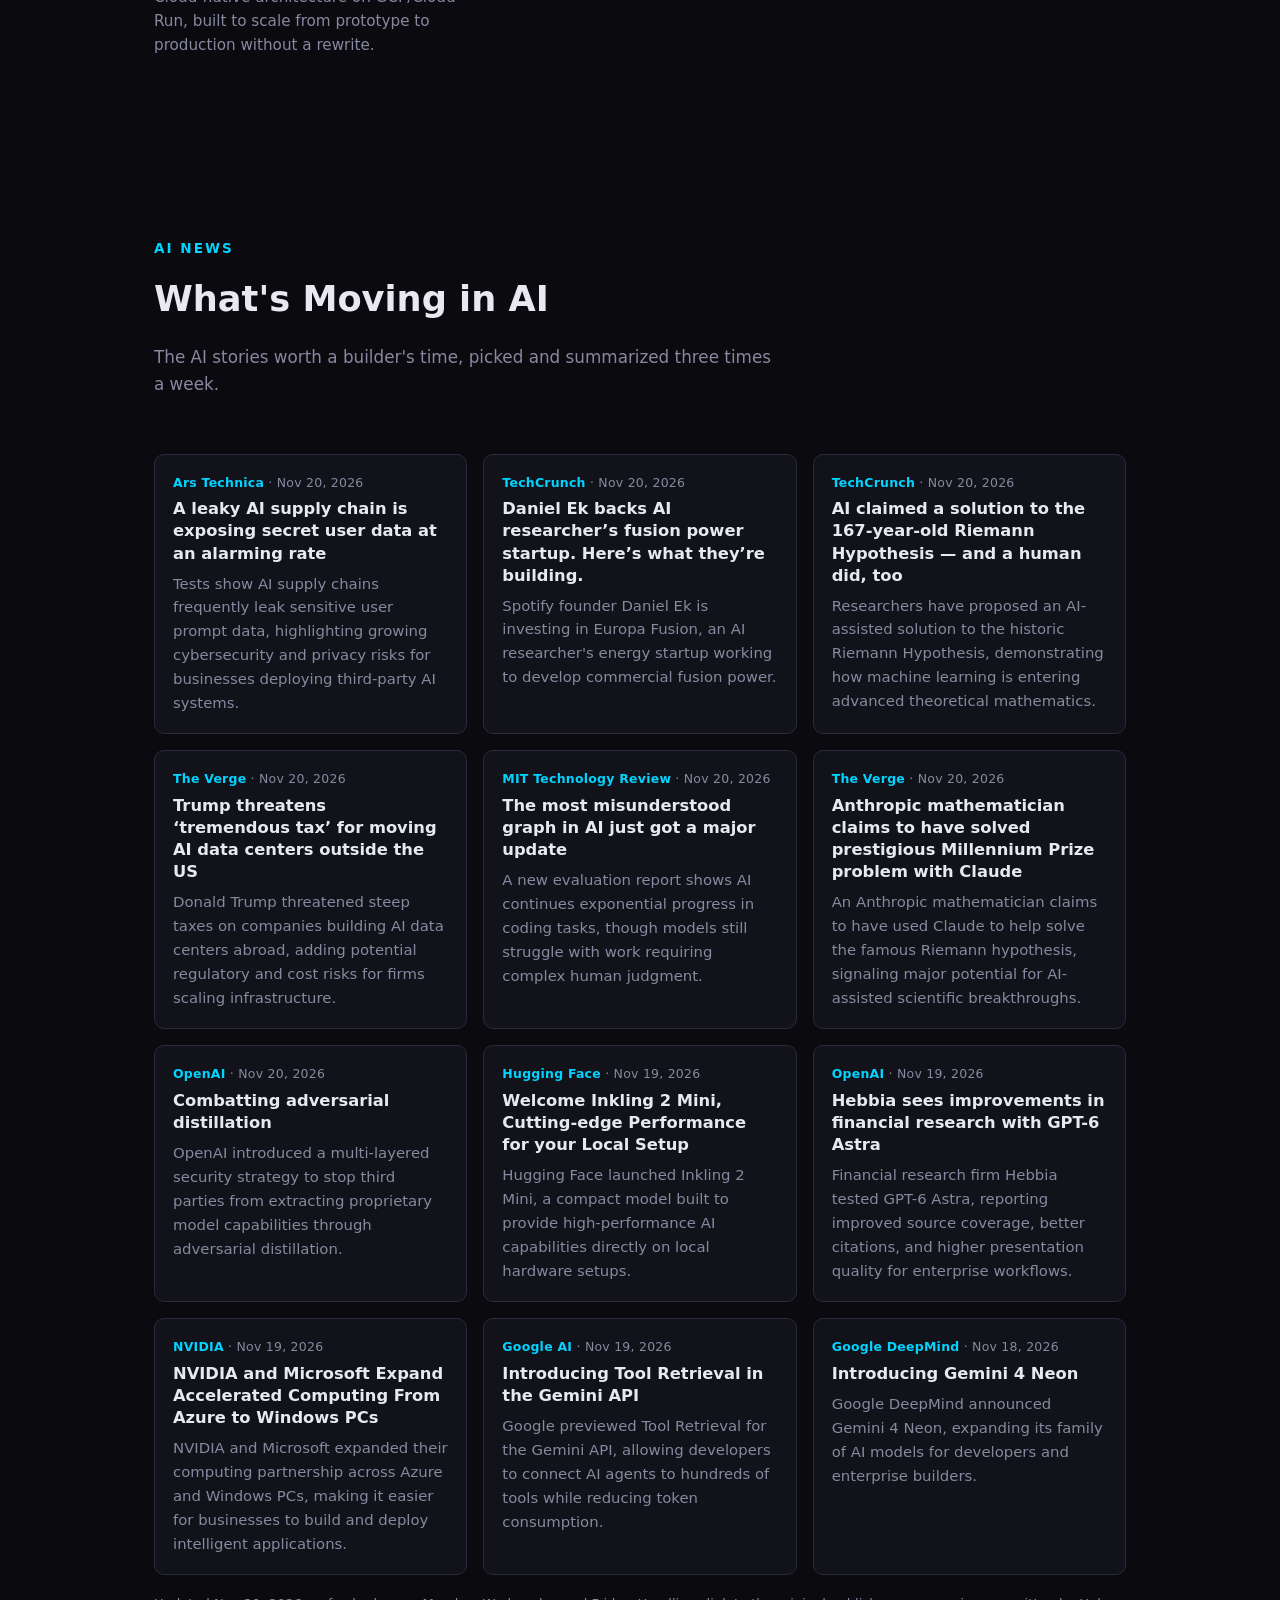
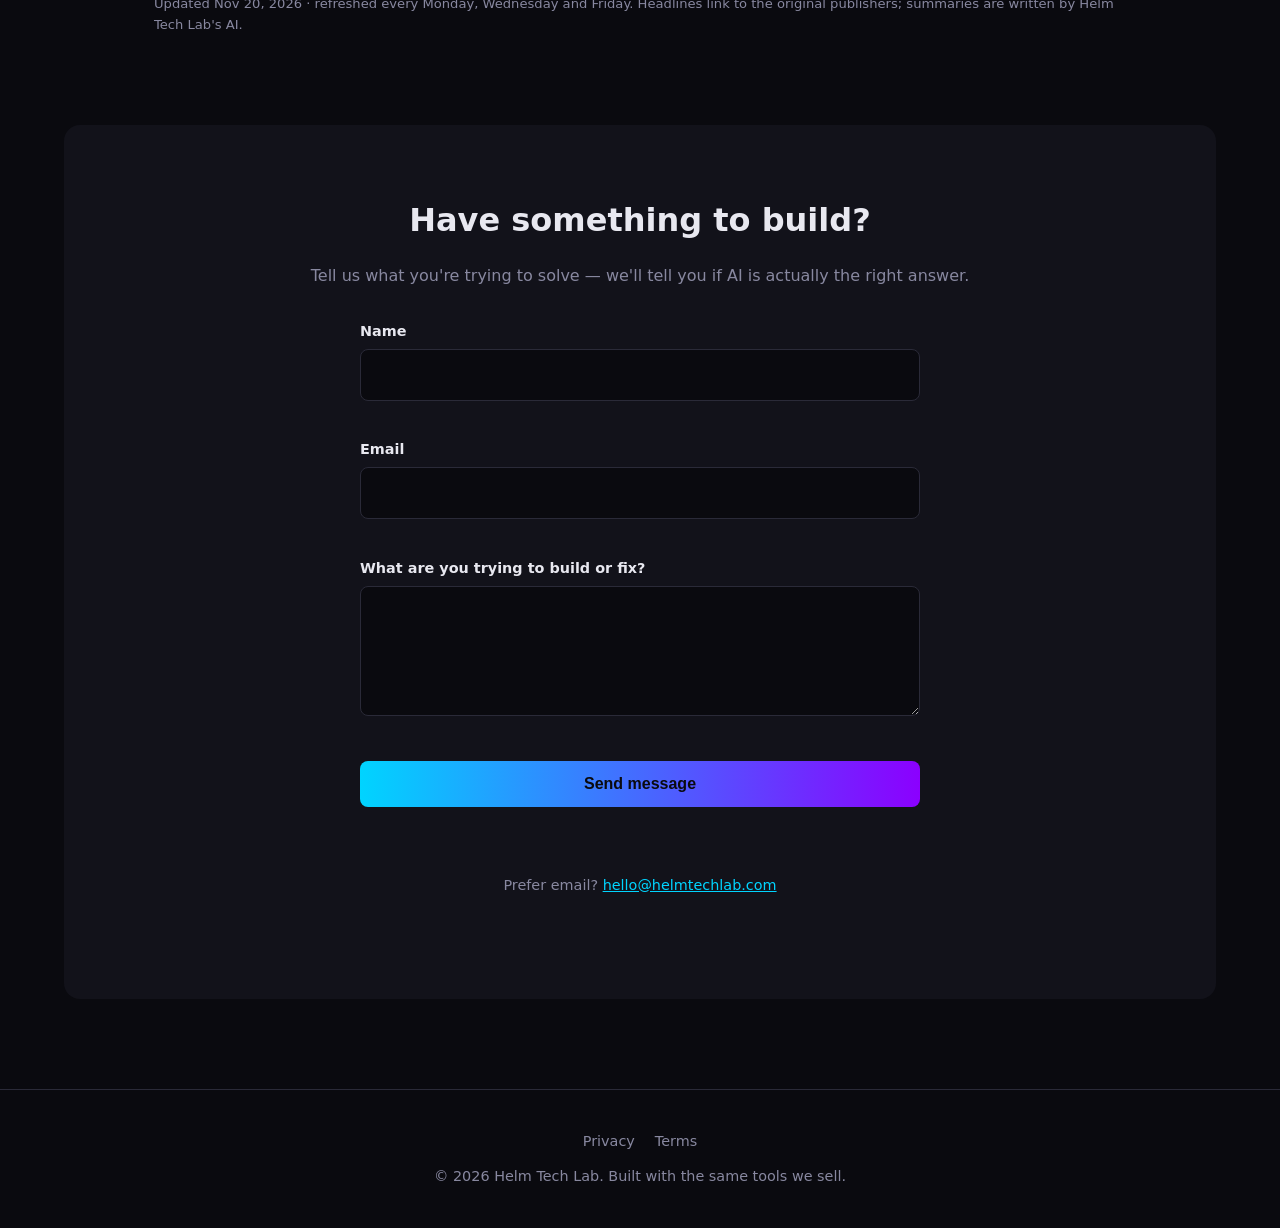
==== commit 8d2e2d2a: "AI news refresh 2026-11-20" ====
--- a/index.html
+++ b/index.html
@@ -346,67 +346,67 @@
   <!-- NEWS:START -->
 <div class="news-grid">
     <article class="news-card">
-      <div class="news-meta"><span class="news-source">TechCrunch</span> · <time datetime="2026-11-18T20:07:01.000Z">Nov 18, 2026</time></div>
-      <h4><a href="https://techcrunch.com/2026/11/18/sam-altman-says-his-life-is-so-weird-that-hes-unfazed-by-andrew-garfield-portraying-him-in-upcoming-movie/" target="_blank" rel="noopener noreferrer">Sam Altman says his life is so weird that he’s unfazed by Andrew Garfield portraying him in upcoming movie</a></h4>
-      
-    </article>
-    <article class="news-card">
-      <div class="news-meta"><span class="news-source">TechCrunch</span> · <time datetime="2026-11-18T19:56:39.000Z">Nov 18, 2026</time></div>
-      <h4><a href="https://techcrunch.com/2026/11/18/snapchat-now-lets-developers-build-ar-lenses-with-ai-coding-assistants-like-claude-code-and-cursor/" target="_blank" rel="noopener noreferrer">Snapchat now lets developers build AR Lenses with AI assistants like Claude Code and Cursor</a></h4>
-      
-    </article>
-    <article class="news-card">
-      <div class="news-meta"><span class="news-source">Hugging Face</span> · <time datetime="2026-11-18T19:54:56.000Z">Nov 18, 2026</time></div>
-      <h4><a href="https://huggingface.co/blog/RadixArk/daisyrose-27b-pushing-the-frontier-of-post-trainin" target="_blank" rel="noopener noreferrer">DaisyRose-27B: Pushing the Frontier of Post-Training Efficiency</a></h4>
-      
-    </article>
-    <article class="news-card">
-      <div class="news-meta"><span class="news-source">The Verge</span> · <time datetime="2026-11-18T19:40:36.000Z">Nov 18, 2026</time></div>
-      <h4><a href="https://www.theverge.com/policy/1036749/trump-ai-chip-data-center-us-philippines-pax-silica" target="_blank" rel="noopener noreferrer">Trump’s latest land grab is an AI hub in the Philippines</a></h4>
-      
-    </article>
-    <article class="news-card">
-      <div class="news-meta"><span class="news-source">The Verge</span> · <time datetime="2026-11-18T19:30:00.000Z">Nov 18, 2026</time></div>
-      <h4><a href="https://www.theverge.com/tech/1035924/nvidia-visualized-revenue-profit-earnings-after-huang" target="_blank" rel="noopener noreferrer">What’s next for Nvidia? Whatever doesn’t rock the mind-bogglingly profitable boat</a></h4>
-      
-    </article>
-    <article class="news-card">
-      <div class="news-meta"><span class="news-source">Ars Technica</span> · <time datetime="2026-11-18T19:19:33.000Z">Nov 18, 2026</time></div>
-      <h4><a href="https://arstechnica.com/tech-policy/2026/11/muse-privacy-invasions-are-freaking-out-meta-staffers-internal-chats-show/" target="_blank" rel="noopener noreferrer">Muse privacy invasions are freaking out Meta staffers, internal chats show</a></h4>
-      
-    </article>
-    <article class="news-card">
-      <div class="news-meta"><span class="news-source">Hugging Face</span> · <time datetime="2026-11-18T18:53:43.000Z">Nov 18, 2026</time></div>
-      <h4><a href="https://huggingface.co/blog/Dharma-AI/predicting-fine-tuning-time" target="_blank" rel="noopener noreferrer">Why your fine-tuning job takes longer than the FLOPs say</a></h4>
-      
-    </article>
-    <article class="news-card">
-      <div class="news-meta"><span class="news-source">Google DeepMind</span> · <time datetime="2026-11-18T18:13:42.000Z">Nov 18, 2026</time></div>
-      <h4><a href="https://deepmind.google/blog/genie-4-is-now-available/" target="_blank" rel="noopener noreferrer">Genie 4 is now available</a></h4>
-      
-    </article>
-    <article class="news-card">
-      <div class="news-meta"><span class="news-source">Google AI</span> · <time datetime="2026-11-18T17:00:00.000Z">Nov 18, 2026</time></div>
-      <h4><a href="https://blog.google/innovation-and-ai/products/gemini-app/gemini-lower-memory-devices/" target="_blank" rel="noopener noreferrer">The Gemini app is now available on lower-memory Android devices.</a></h4>
-      
-    </article>
-    <article class="news-card">
-      <div class="news-meta"><span class="news-source">MIT Technology Review</span> · <time datetime="2026-11-18T14:42:44.000Z">Nov 18, 2026</time></div>
-      <h4><a href="https://www.technologyreview.com/2026/11/18/1148650/ai-hype-index-ai-is-everywhere/" target="_blank" rel="noopener noreferrer">The AI Hype Index: AI is everywhere</a></h4>
-      
-    </article>
-    <article class="news-card">
-      <div class="news-meta"><span class="news-source">NVIDIA</span> · <time datetime="2026-11-18T14:00:31.000Z">Nov 18, 2026</time></div>
-      <h4><a href="https://blogs.nvidia.com/blog/rtx-spark-desktop-local-ai-available-now/" target="_blank" rel="noopener noreferrer">NVIDIA RTX Spark Compact Desktops Out Now</a></h4>
-      
-    </article>
-    <article class="news-card">
-      <div class="news-meta"><span class="news-source">OpenAI</span> · <time datetime="2026-11-18T08:00:00.000Z">Nov 18, 2026</time></div>
-      <h4><a href="https://openai.com/index/inside-the-codex-sandbox" target="_blank" rel="noopener noreferrer">Inside the Codex sandbox</a></h4>
-      
+      <div class="news-meta"><span class="news-source">Ars Technica</span> · <time datetime="2026-11-20T20:59:08.000Z">Nov 20, 2026</time></div>
+      <h4><a href="https://arstechnica.com/security/2026/11/a-leaky-ai-supply-chain-is-exposing-secret-user-data-at-an-alarming-rate/" target="_blank" rel="noopener noreferrer">A leaky AI supply chain is exposing secret user data at an alarming rate</a></h4>
+      <p>Tests show AI supply chains frequently leak sensitive user prompt data, highlighting growing cybersecurity and privacy risks for businesses deploying third-party AI systems.</p>
+    </article>
+    <article class="news-card">
+      <div class="news-meta"><span class="news-source">TechCrunch</span> · <time datetime="2026-11-20T19:53:41.000Z">Nov 20, 2026</time></div>
+      <h4><a href="https://techcrunch.com/2026/11/20/daniel-ek-backs-ai-researchers-fusion-power-startup-heres-what-theyre-building/" target="_blank" rel="noopener noreferrer">Daniel Ek backs AI researcher’s fusion power startup. Here’s what they’re building.</a></h4>
+      <p>Spotify founder Daniel Ek is investing in Europa Fusion, an AI researcher&#39;s energy startup working to develop commercial fusion power.</p>
+    </article>
+    <article class="news-card">
+      <div class="news-meta"><span class="news-source">TechCrunch</span> · <time datetime="2026-11-20T19:32:08.000Z">Nov 20, 2026</time></div>
+      <h4><a href="https://techcrunch.com/2026/11/20/ai-claimed-a-solution-to-the-167-year-old-riemann-hypothesis-and-a-human-did-too/" target="_blank" rel="noopener noreferrer">AI claimed a solution to the 167-year-old Riemann Hypothesis — and a human did, too</a></h4>
+      <p>Researchers have proposed an AI-assisted solution to the historic Riemann Hypothesis, demonstrating how machine learning is entering advanced theoretical mathematics.</p>
+    </article>
+    <article class="news-card">
+      <div class="news-meta"><span class="news-source">The Verge</span> · <time datetime="2026-11-20T18:50:19.000Z">Nov 20, 2026</time></div>
+      <h4><a href="https://www.theverge.com/policy/1038892/trump-foreign-data-centers-tax" target="_blank" rel="noopener noreferrer">Trump threatens ‘tremendous tax’ for moving AI data centers outside the US</a></h4>
+      <p>Donald Trump threatened steep taxes on companies building AI data centers abroad, adding potential regulatory and cost risks for firms scaling infrastructure.</p>
+    </article>
+    <article class="news-card">
+      <div class="news-meta"><span class="news-source">MIT Technology Review</span> · <time datetime="2026-11-20T18:15:15.000Z">Nov 20, 2026</time></div>
+      <h4><a href="https://www.technologyreview.com/2026/11/20/1149399/the-most-misunderstood-graph-in-ai-just-got-a-major-update/" target="_blank" rel="noopener noreferrer">The most misunderstood graph in AI just got a major update</a></h4>
+      <p>A new evaluation report shows AI continues exponential progress in coding tasks, though models still struggle with work requiring complex human judgment.</p>
+    </article>
+    <article class="news-card">
+      <div class="news-meta"><span class="news-source">The Verge</span> · <time datetime="2026-11-20T16:34:13.000Z">Nov 20, 2026</time></div>
+      <h4><a href="https://www.theverge.com/ai-artificial-intelligence/1010051/anthropic-riemann-hypothesis-millennium-prize-problem" target="_blank" rel="noopener noreferrer">Anthropic mathematician claims to have solved prestigious Millennium Prize problem with Claude</a></h4>
+      <p>An Anthropic mathematician claims to have used Claude to help solve the famous Riemann hypothesis, signaling major potential for AI-assisted scientific breakthroughs.</p>
+    </article>
+    <article class="news-card">
+      <div class="news-meta"><span class="news-source">OpenAI</span> · <time datetime="2026-11-20T10:00:00.000Z">Nov 20, 2026</time></div>
+      <h4><a href="https://openai.com/index/combatting-adversarial-distillation" target="_blank" rel="noopener noreferrer">Combatting adversarial distillation</a></h4>
+      <p>OpenAI introduced a multi-layered security strategy to stop third parties from extracting proprietary model capabilities through adversarial distillation.</p>
+    </article>
+    <article class="news-card">
+      <div class="news-meta"><span class="news-source">Hugging Face</span> · <time datetime="2026-11-20T00:00:00.000Z">Nov 19, 2026</time></div>
+      <h4><a href="https://huggingface.co/blog/inkling2mini" target="_blank" rel="noopener noreferrer">Welcome Inkling 2 Mini, Cutting-edge Performance for your Local Setup</a></h4>
+      <p>Hugging Face launched Inkling 2 Mini, a compact model built to provide high-performance AI capabilities directly on local hardware setups.</p>
+    </article>
+    <article class="news-card">
+      <div class="news-meta"><span class="news-source">OpenAI</span> · <time datetime="2026-11-20T00:00:00.000Z">Nov 19, 2026</time></div>
+      <h4><a href="https://openai.com/business/customer-stories/hebbia" target="_blank" rel="noopener noreferrer">Hebbia sees improvements in financial research with GPT-6 Astra</a></h4>
+      <p>Financial research firm Hebbia tested GPT-6 Astra, reporting improved source coverage, better citations, and higher presentation quality for enterprise workflows.</p>
+    </article>
+    <article class="news-card">
+      <div class="news-meta"><span class="news-source">NVIDIA</span> · <time datetime="2026-11-19T20:00:15.000Z">Nov 19, 2026</time></div>
+      <h4><a href="https://blogs.nvidia.com/blog/microsoft-ignite-accelerated-computing-azure-windows-pcs/" target="_blank" rel="noopener noreferrer">NVIDIA and Microsoft Expand Accelerated Computing From Azure to Windows PCs</a></h4>
+      <p>NVIDIA and Microsoft expanded their computing partnership across Azure and Windows PCs, making it easier for businesses to build and deploy intelligent applications.</p>
+    </article>
+    <article class="news-card">
+      <div class="news-meta"><span class="news-source">Google AI</span> · <time datetime="2026-11-19T18:00:00.000Z">Nov 19, 2026</time></div>
+      <h4><a href="https://blog.google/innovation-and-ai/technology/developers-tools/gemini-api-tool-retrieval/" target="_blank" rel="noopener noreferrer">Introducing Tool Retrieval in the Gemini API</a></h4>
+      <p>Google previewed Tool Retrieval for the Gemini API, allowing developers to connect AI agents to hundreds of tools while reducing token consumption.</p>
+    </article>
+    <article class="news-card">
+      <div class="news-meta"><span class="news-source">Google DeepMind</span> · <time datetime="2026-11-18T21:35:43.000Z">Nov 18, 2026</time></div>
+      <h4><a href="https://deepmind.google/blog/introducing-gemini-4-neon/" target="_blank" rel="noopener noreferrer">Introducing Gemini 4 Neon</a></h4>
+      <p>Google DeepMind announced Gemini 4 Neon, expanding its family of AI models for developers and enterprise builders.</p>
     </article>
   </div>
-  <p class="news-updated">Updated Nov 18, 2026 · refreshed every Monday, Wednesday and Friday. Headlines link to the original publishers; summaries are written by Helm Tech Lab's AI.</p>
+  <p class="news-updated">Updated Nov 20, 2026 · refreshed every Monday, Wednesday and Friday. Headlines link to the original publishers; summaries are written by Helm Tech Lab's AI.</p>
   <!-- NEWS:END -->
 </section>
 
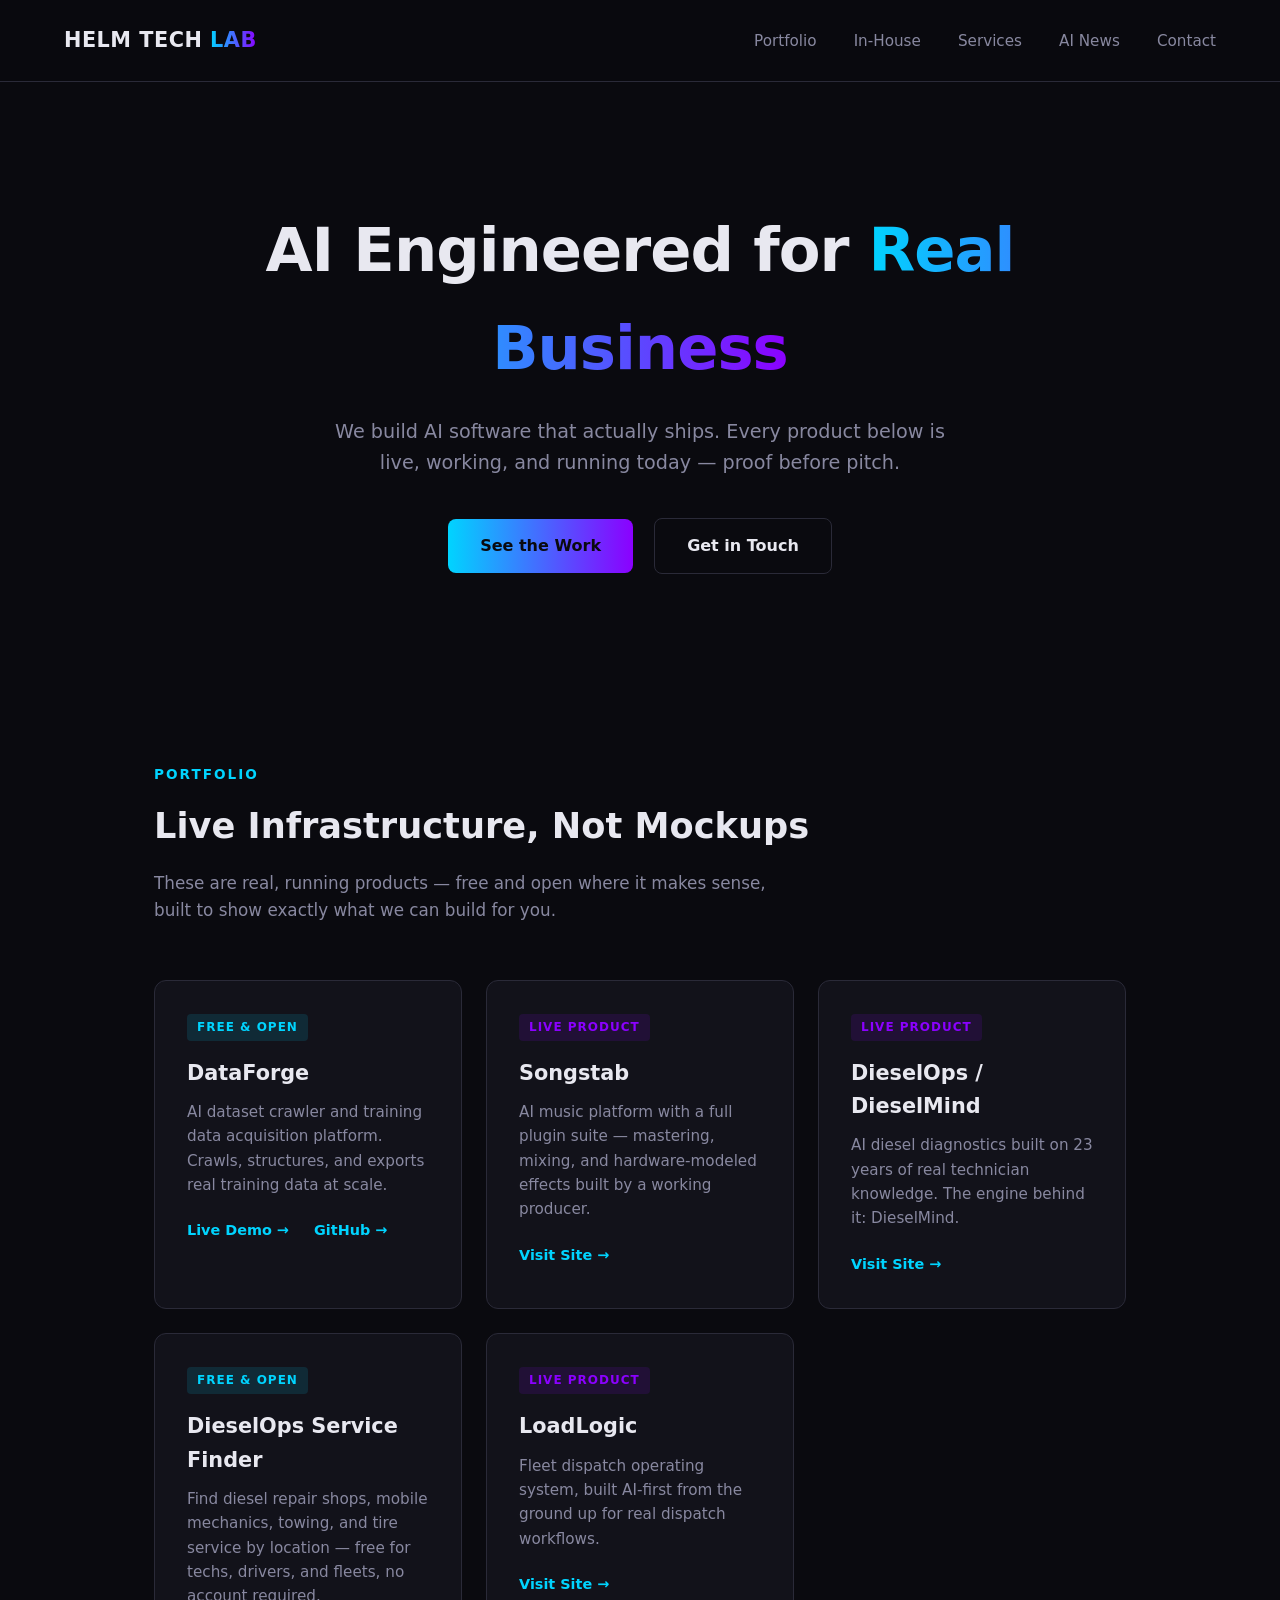
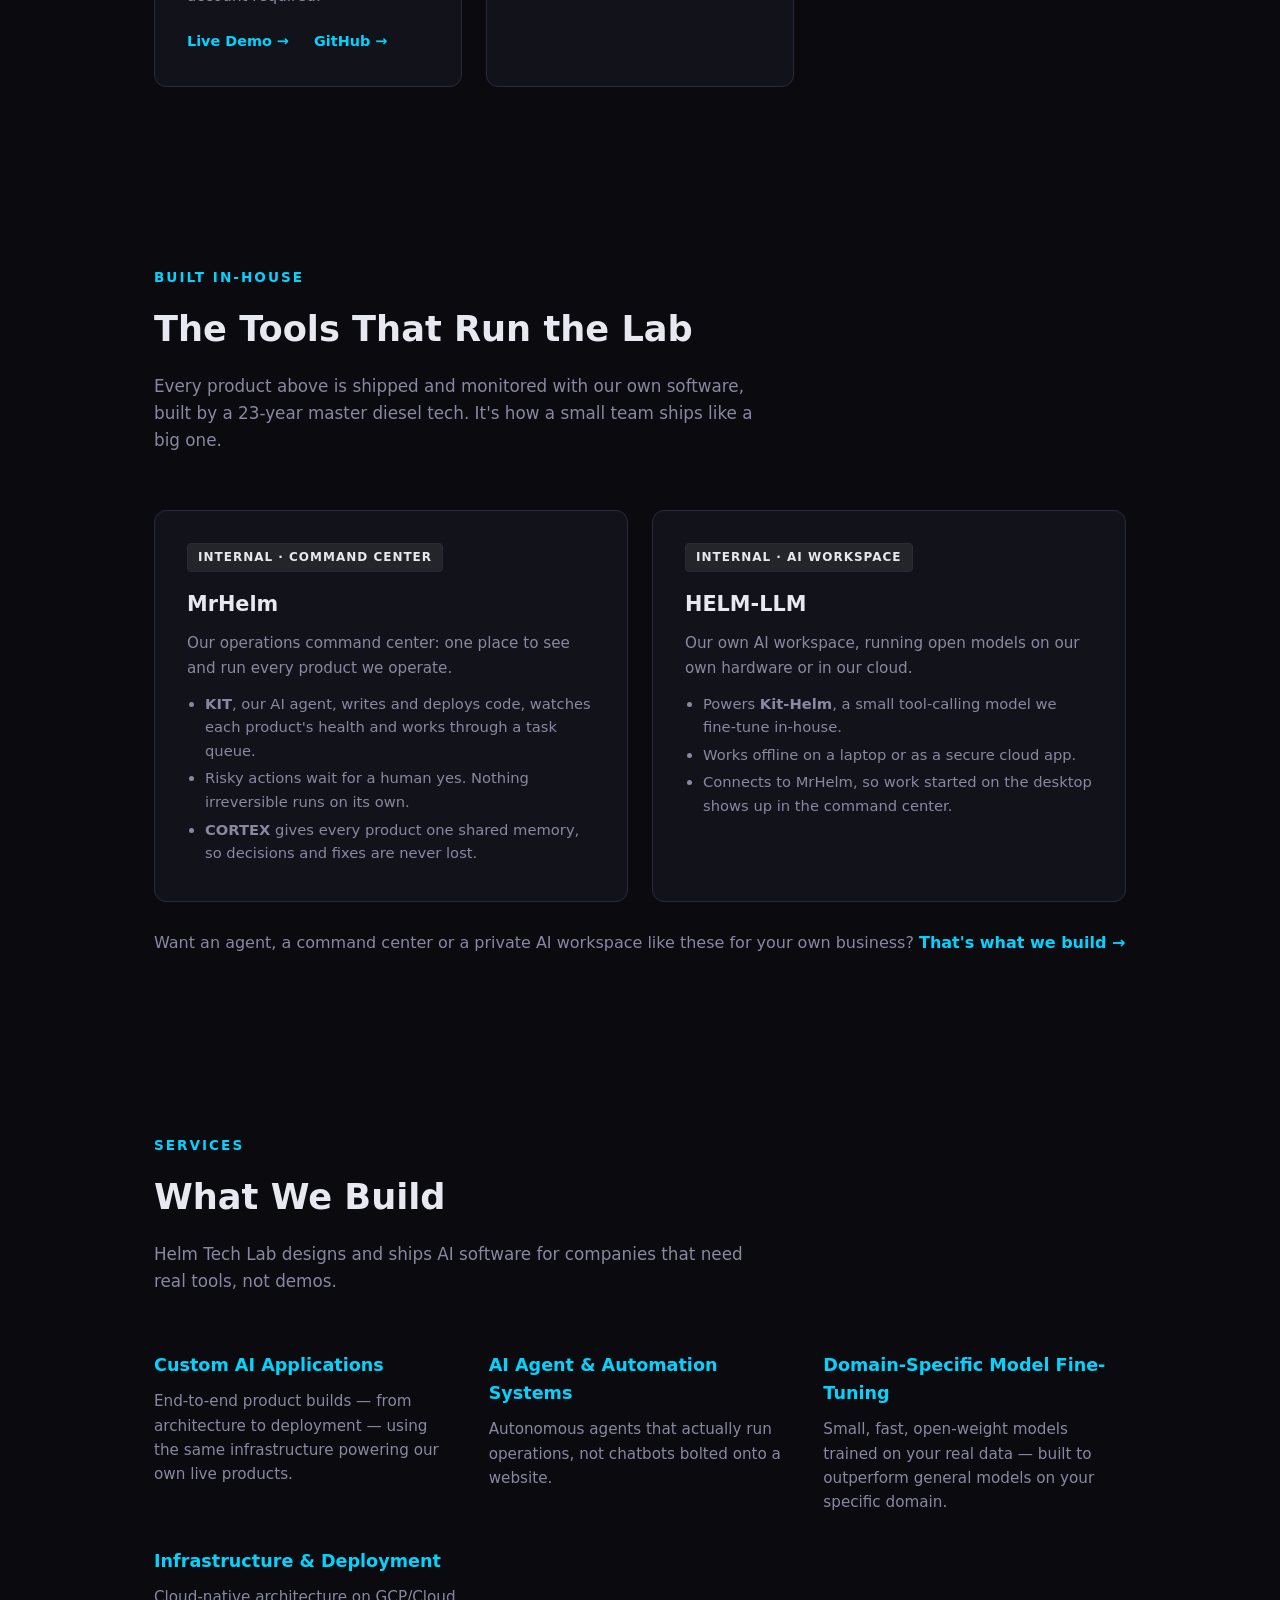
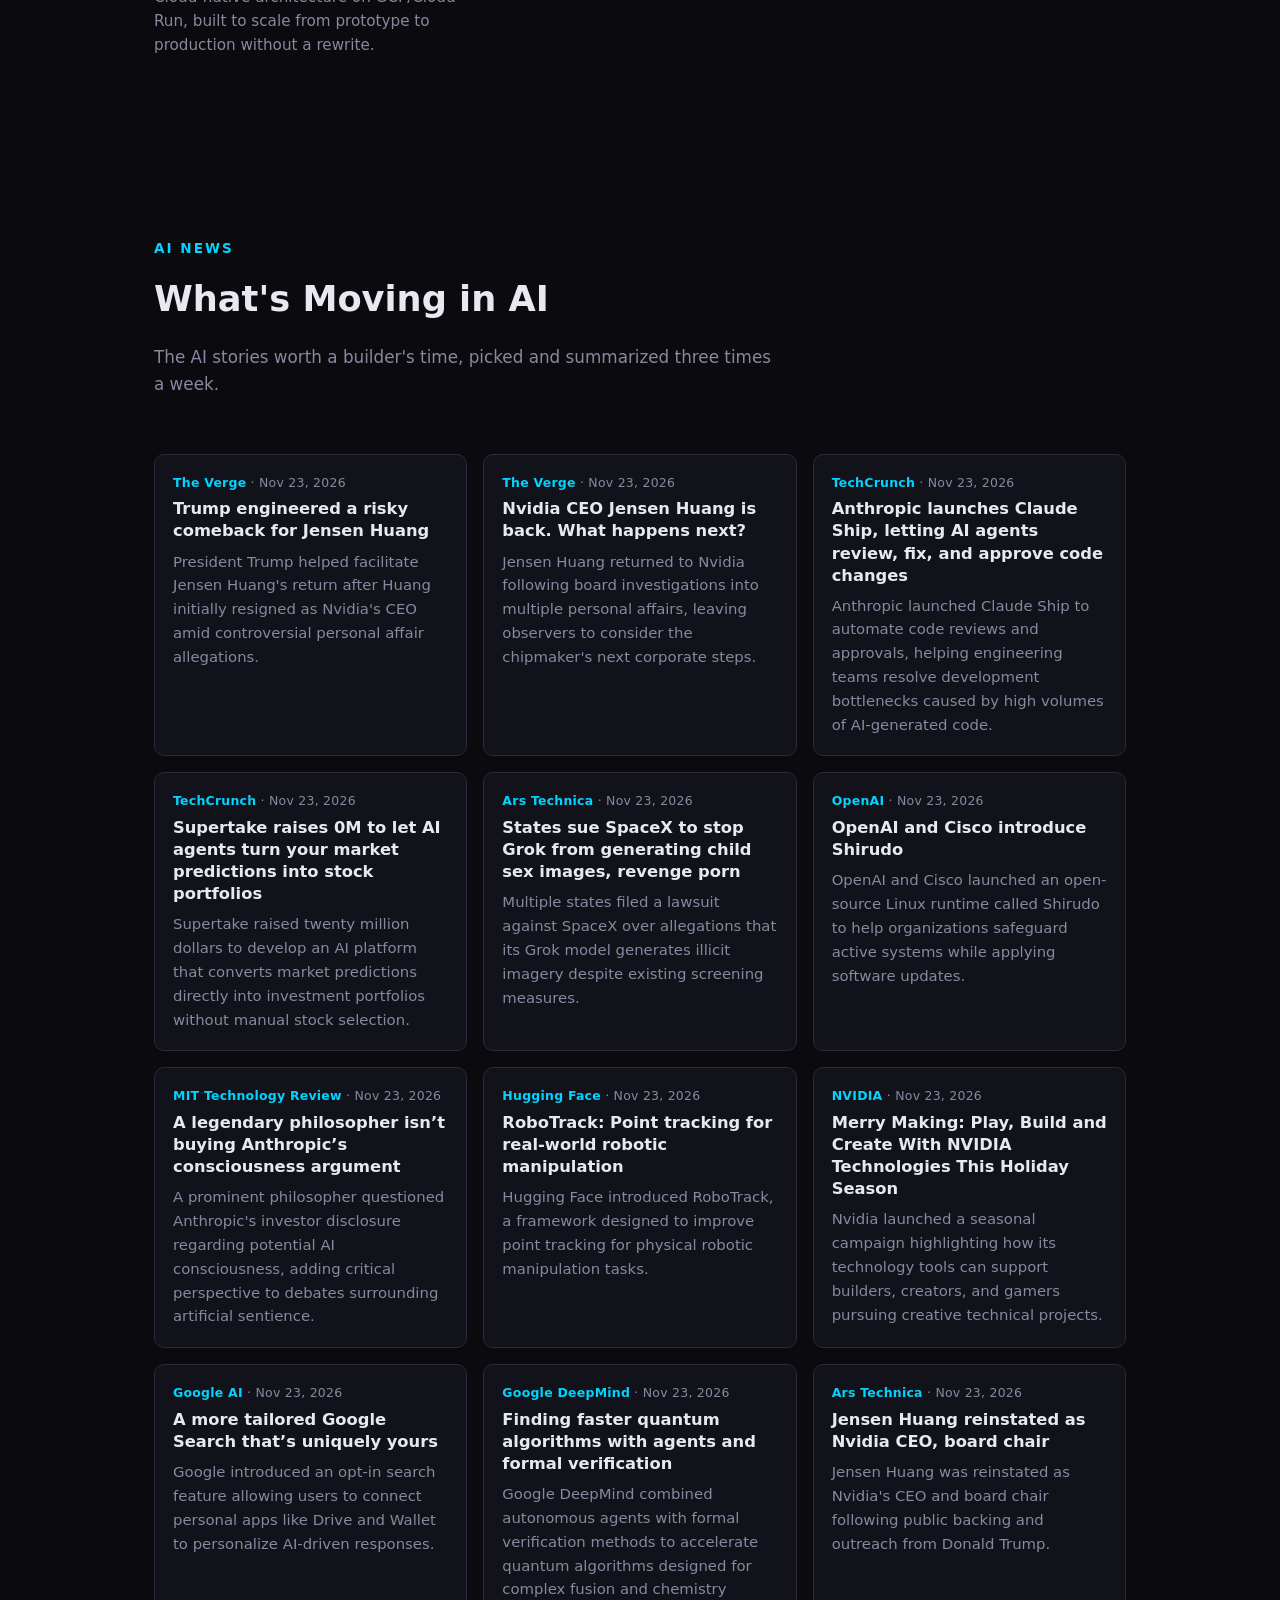
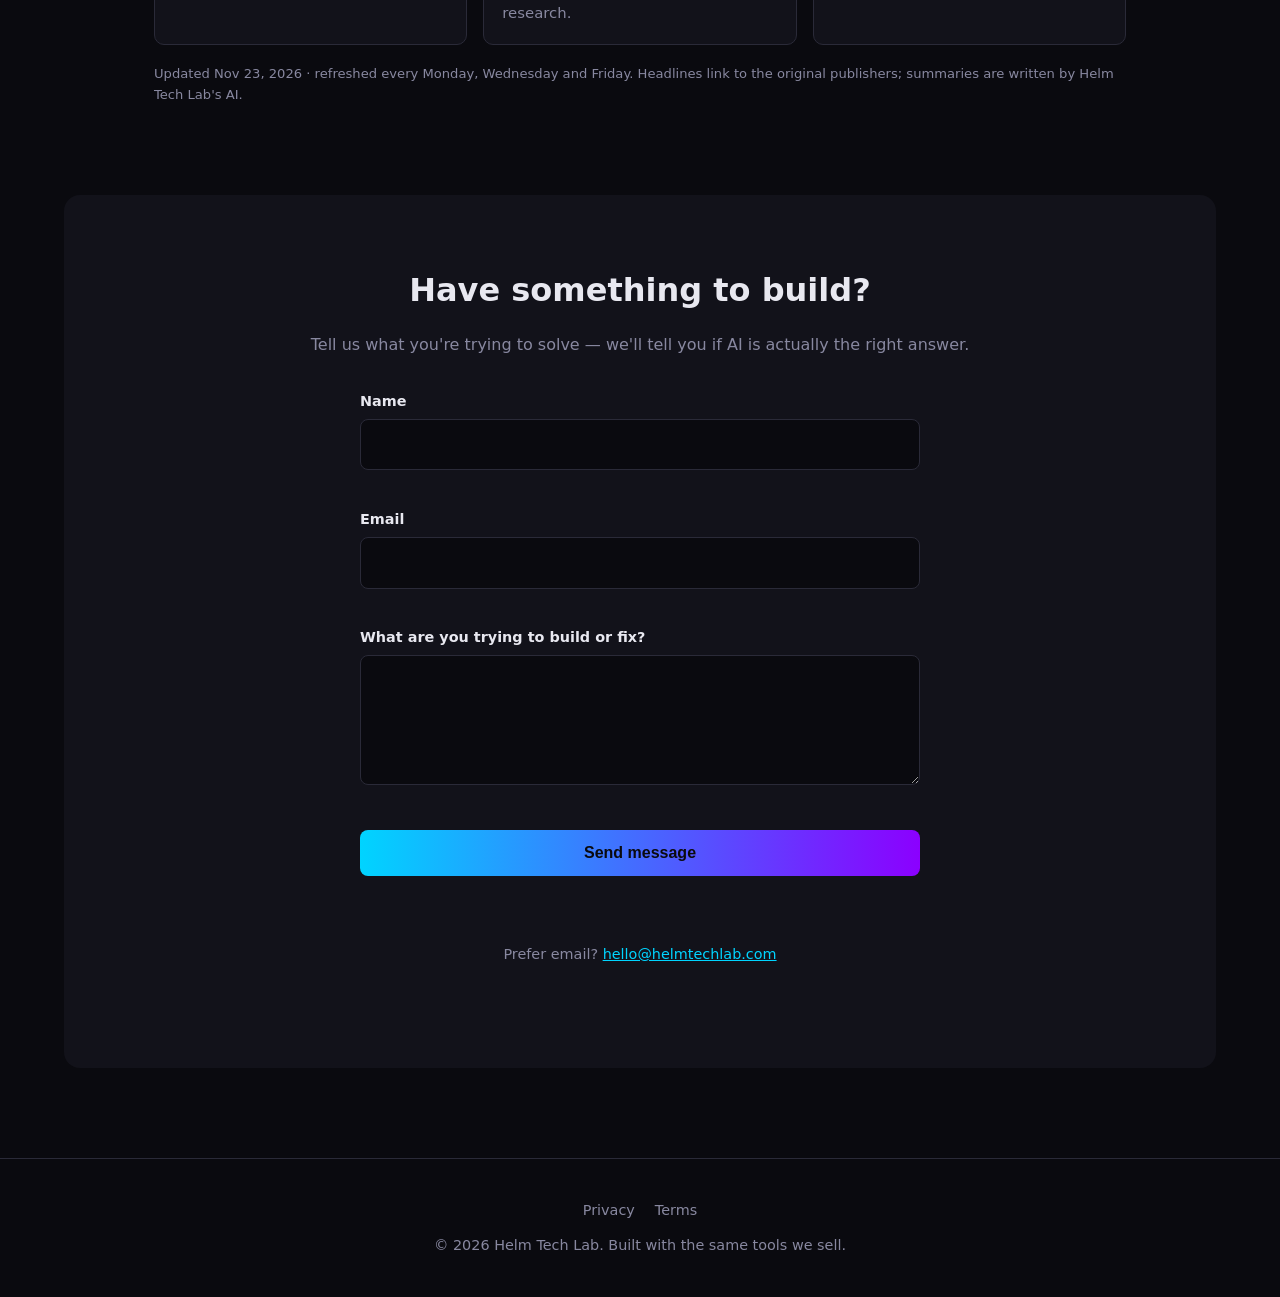
==== commit 11e64e5e: "AI news refresh 2026-11-24" ====
--- a/index.html
+++ b/index.html
@@ -346,67 +346,67 @@
   <!-- NEWS:START -->
 <div class="news-grid">
     <article class="news-card">
-      <div class="news-meta"><span class="news-source">Ars Technica</span> · <time datetime="2026-11-20T20:59:08.000Z">Nov 20, 2026</time></div>
-      <h4><a href="https://arstechnica.com/security/2026/11/a-leaky-ai-supply-chain-is-exposing-secret-user-data-at-an-alarming-rate/" target="_blank" rel="noopener noreferrer">A leaky AI supply chain is exposing secret user data at an alarming rate</a></h4>
-      <p>Tests show AI supply chains frequently leak sensitive user prompt data, highlighting growing cybersecurity and privacy risks for businesses deploying third-party AI systems.</p>
-    </article>
-    <article class="news-card">
-      <div class="news-meta"><span class="news-source">TechCrunch</span> · <time datetime="2026-11-20T19:53:41.000Z">Nov 20, 2026</time></div>
-      <h4><a href="https://techcrunch.com/2026/11/20/daniel-ek-backs-ai-researchers-fusion-power-startup-heres-what-theyre-building/" target="_blank" rel="noopener noreferrer">Daniel Ek backs AI researcher’s fusion power startup. Here’s what they’re building.</a></h4>
-      <p>Spotify founder Daniel Ek is investing in Europa Fusion, an AI researcher&#39;s energy startup working to develop commercial fusion power.</p>
-    </article>
-    <article class="news-card">
-      <div class="news-meta"><span class="news-source">TechCrunch</span> · <time datetime="2026-11-20T19:32:08.000Z">Nov 20, 2026</time></div>
-      <h4><a href="https://techcrunch.com/2026/11/20/ai-claimed-a-solution-to-the-167-year-old-riemann-hypothesis-and-a-human-did-too/" target="_blank" rel="noopener noreferrer">AI claimed a solution to the 167-year-old Riemann Hypothesis — and a human did, too</a></h4>
-      <p>Researchers have proposed an AI-assisted solution to the historic Riemann Hypothesis, demonstrating how machine learning is entering advanced theoretical mathematics.</p>
-    </article>
-    <article class="news-card">
-      <div class="news-meta"><span class="news-source">The Verge</span> · <time datetime="2026-11-20T18:50:19.000Z">Nov 20, 2026</time></div>
-      <h4><a href="https://www.theverge.com/policy/1038892/trump-foreign-data-centers-tax" target="_blank" rel="noopener noreferrer">Trump threatens ‘tremendous tax’ for moving AI data centers outside the US</a></h4>
-      <p>Donald Trump threatened steep taxes on companies building AI data centers abroad, adding potential regulatory and cost risks for firms scaling infrastructure.</p>
-    </article>
-    <article class="news-card">
-      <div class="news-meta"><span class="news-source">MIT Technology Review</span> · <time datetime="2026-11-20T18:15:15.000Z">Nov 20, 2026</time></div>
-      <h4><a href="https://www.technologyreview.com/2026/11/20/1149399/the-most-misunderstood-graph-in-ai-just-got-a-major-update/" target="_blank" rel="noopener noreferrer">The most misunderstood graph in AI just got a major update</a></h4>
-      <p>A new evaluation report shows AI continues exponential progress in coding tasks, though models still struggle with work requiring complex human judgment.</p>
-    </article>
-    <article class="news-card">
-      <div class="news-meta"><span class="news-source">The Verge</span> · <time datetime="2026-11-20T16:34:13.000Z">Nov 20, 2026</time></div>
-      <h4><a href="https://www.theverge.com/ai-artificial-intelligence/1010051/anthropic-riemann-hypothesis-millennium-prize-problem" target="_blank" rel="noopener noreferrer">Anthropic mathematician claims to have solved prestigious Millennium Prize problem with Claude</a></h4>
-      <p>An Anthropic mathematician claims to have used Claude to help solve the famous Riemann hypothesis, signaling major potential for AI-assisted scientific breakthroughs.</p>
-    </article>
-    <article class="news-card">
-      <div class="news-meta"><span class="news-source">OpenAI</span> · <time datetime="2026-11-20T10:00:00.000Z">Nov 20, 2026</time></div>
-      <h4><a href="https://openai.com/index/combatting-adversarial-distillation" target="_blank" rel="noopener noreferrer">Combatting adversarial distillation</a></h4>
-      <p>OpenAI introduced a multi-layered security strategy to stop third parties from extracting proprietary model capabilities through adversarial distillation.</p>
-    </article>
-    <article class="news-card">
-      <div class="news-meta"><span class="news-source">Hugging Face</span> · <time datetime="2026-11-20T00:00:00.000Z">Nov 19, 2026</time></div>
-      <h4><a href="https://huggingface.co/blog/inkling2mini" target="_blank" rel="noopener noreferrer">Welcome Inkling 2 Mini, Cutting-edge Performance for your Local Setup</a></h4>
-      <p>Hugging Face launched Inkling 2 Mini, a compact model built to provide high-performance AI capabilities directly on local hardware setups.</p>
-    </article>
-    <article class="news-card">
-      <div class="news-meta"><span class="news-source">OpenAI</span> · <time datetime="2026-11-20T00:00:00.000Z">Nov 19, 2026</time></div>
-      <h4><a href="https://openai.com/business/customer-stories/hebbia" target="_blank" rel="noopener noreferrer">Hebbia sees improvements in financial research with GPT-6 Astra</a></h4>
-      <p>Financial research firm Hebbia tested GPT-6 Astra, reporting improved source coverage, better citations, and higher presentation quality for enterprise workflows.</p>
-    </article>
-    <article class="news-card">
-      <div class="news-meta"><span class="news-source">NVIDIA</span> · <time datetime="2026-11-19T20:00:15.000Z">Nov 19, 2026</time></div>
-      <h4><a href="https://blogs.nvidia.com/blog/microsoft-ignite-accelerated-computing-azure-windows-pcs/" target="_blank" rel="noopener noreferrer">NVIDIA and Microsoft Expand Accelerated Computing From Azure to Windows PCs</a></h4>
-      <p>NVIDIA and Microsoft expanded their computing partnership across Azure and Windows PCs, making it easier for businesses to build and deploy intelligent applications.</p>
-    </article>
-    <article class="news-card">
-      <div class="news-meta"><span class="news-source">Google AI</span> · <time datetime="2026-11-19T18:00:00.000Z">Nov 19, 2026</time></div>
-      <h4><a href="https://blog.google/innovation-and-ai/technology/developers-tools/gemini-api-tool-retrieval/" target="_blank" rel="noopener noreferrer">Introducing Tool Retrieval in the Gemini API</a></h4>
-      <p>Google previewed Tool Retrieval for the Gemini API, allowing developers to connect AI agents to hundreds of tools while reducing token consumption.</p>
-    </article>
-    <article class="news-card">
-      <div class="news-meta"><span class="news-source">Google DeepMind</span> · <time datetime="2026-11-18T21:35:43.000Z">Nov 18, 2026</time></div>
-      <h4><a href="https://deepmind.google/blog/introducing-gemini-4-neon/" target="_blank" rel="noopener noreferrer">Introducing Gemini 4 Neon</a></h4>
-      <p>Google DeepMind announced Gemini 4 Neon, expanding its family of AI models for developers and enterprise builders.</p>
+      <div class="news-meta"><span class="news-source">The Verge</span> · <time datetime="2026-11-23T22:25:12.000Z">Nov 23, 2026</time></div>
+      <h4><a href="https://www.theverge.com/ai-artificial-intelligence/1040652/jensen-huang-nvidia-trump-reinstated" target="_blank" rel="noopener noreferrer">Trump engineered a risky comeback for Jensen Huang</a></h4>
+      <p>President Trump helped facilitate Jensen Huang&#39;s return after Huang initially resigned as Nvidia&#39;s CEO amid controversial personal affair allegations.</p>
+    </article>
+    <article class="news-card">
+      <div class="news-meta"><span class="news-source">The Verge</span> · <time datetime="2026-11-23T22:10:32.000Z">Nov 23, 2026</time></div>
+      <h4><a href="https://www.theverge.com/ai-artificial-intelligence/1030422/nvidia-jensen-huang-ai-china-alice-huang" target="_blank" rel="noopener noreferrer">Nvidia CEO Jensen Huang is back. What happens next?</a></h4>
+      <p>Jensen Huang returned to Nvidia following board investigations into multiple personal affairs, leaving observers to consider the chipmaker&#39;s next corporate steps.</p>
+    </article>
+    <article class="news-card">
+      <div class="news-meta"><span class="news-source">TechCrunch</span> · <time datetime="2026-11-23T22:05:50.000Z">Nov 23, 2026</time></div>
+      <h4><a href="https://techcrunch.com/2026/11/23/anthropic-launches-claude-ship-letting-ai-agents-review-fix-and-approve-code-changes/" target="_blank" rel="noopener noreferrer">Anthropic launches Claude Ship, letting AI agents review, fix, and approve code changes</a></h4>
+      <p>Anthropic launched Claude Ship to automate code reviews and approvals, helping engineering teams resolve development bottlenecks caused by high volumes of AI-generated code.</p>
+    </article>
+    <article class="news-card">
+      <div class="news-meta"><span class="news-source">TechCrunch</span> · <time datetime="2026-11-23T22:02:05.000Z">Nov 23, 2026</time></div>
+      <h4><a href="https://techcrunch.com/2026/11/23/supertake-raises-20m-to-let-ai-agents-turn-your-market-predictions-into-stock-portfolios/" target="_blank" rel="noopener noreferrer">Supertake raises <!-- NEWS:END -->0M to let AI agents turn your market predictions into stock portfolios</a></h4>
+      <p>Supertake raised twenty million dollars to develop an AI platform that converts market predictions directly into investment portfolios without manual stock selection.</p>
+    </article>
+    <article class="news-card">
+      <div class="news-meta"><span class="news-source">Ars Technica</span> · <time datetime="2026-11-23T21:30:44.000Z">Nov 23, 2026</time></div>
+      <h4><a href="https://arstechnica.com/tech-policy/2026/11/states-sue-spacex-to-stop-grok-from-generating-child-sex-images-revenge-porn/" target="_blank" rel="noopener noreferrer">States sue SpaceX to stop Grok from generating child sex images, revenge porn</a></h4>
+      <p>Multiple states filed a lawsuit against SpaceX over allegations that its Grok model generates illicit imagery despite existing screening measures.</p>
+    </article>
+    <article class="news-card">
+      <div class="news-meta"><span class="news-source">OpenAI</span> · <time datetime="2026-11-23T21:20:00.000Z">Nov 23, 2026</time></div>
+      <h4><a href="https://openai.com/index/introducing-shirudo" target="_blank" rel="noopener noreferrer">OpenAI and Cisco introduce Shirudo</a></h4>
+      <p>OpenAI and Cisco launched an open-source Linux runtime called Shirudo to help organizations safeguard active systems while applying software updates.</p>
+    </article>
+    <article class="news-card">
+      <div class="news-meta"><span class="news-source">MIT Technology Review</span> · <time datetime="2026-11-23T17:36:08.000Z">Nov 23, 2026</time></div>
+      <h4><a href="https://www.technologyreview.com/2026/11/23/1149569/a-legendary-philosopher-isnt-buying-anthropics-consciousness-argument/" target="_blank" rel="noopener noreferrer">A legendary philosopher isn’t buying Anthropic’s consciousness argument</a></h4>
+      <p>A prominent philosopher questioned Anthropic&#39;s investor disclosure regarding potential AI consciousness, adding critical perspective to debates surrounding artificial sentience.</p>
+    </article>
+    <article class="news-card">
+      <div class="news-meta"><span class="news-source">Hugging Face</span> · <time datetime="2026-11-23T17:20:37.000Z">Nov 23, 2026</time></div>
+      <h4><a href="https://huggingface.co/blog/allenai/robotrack" target="_blank" rel="noopener noreferrer">RoboTrack: Point tracking for real-world robotic manipulation</a></h4>
+      <p>Hugging Face introduced RoboTrack, a framework designed to improve point tracking for physical robotic manipulation tasks.</p>
+    </article>
+    <article class="news-card">
+      <div class="news-meta"><span class="news-source">NVIDIA</span> · <time datetime="2026-11-23T17:00:08.000Z">Nov 23, 2026</time></div>
+      <h4><a href="https://blogs.nvidia.com/blog/nvidia-technologies-holidays-2026/" target="_blank" rel="noopener noreferrer">Merry Making: Play, Build and Create With NVIDIA Technologies This Holiday Season</a></h4>
+      <p>Nvidia launched a seasonal campaign highlighting how its technology tools can support builders, creators, and gamers pursuing creative technical projects.</p>
+    </article>
+    <article class="news-card">
+      <div class="news-meta"><span class="news-source">Google AI</span> · <time datetime="2026-11-23T17:00:00.000Z">Nov 23, 2026</time></div>
+      <h4><a href="https://blog.google/products-and-platforms/products/search/google-search-personal-intelligence-apps/" target="_blank" rel="noopener noreferrer">A more tailored Google Search that’s uniquely yours</a></h4>
+      <p>Google introduced an opt-in search feature allowing users to connect personal apps like Drive and Wallet to personalize AI-driven responses.</p>
+    </article>
+    <article class="news-card">
+      <div class="news-meta"><span class="news-source">Google DeepMind</span> · <time datetime="2026-11-23T16:59:40.000Z">Nov 23, 2026</time></div>
+      <h4><a href="https://deepmind.google/blog/finding-faster-quantum-algorithms-with-agents-and-formal-verification/" target="_blank" rel="noopener noreferrer">Finding faster quantum algorithms with agents and formal verification</a></h4>
+      <p>Google DeepMind combined autonomous agents with formal verification methods to accelerate quantum algorithms designed for complex fusion and chemistry research.</p>
+    </article>
+    <article class="news-card">
+      <div class="news-meta"><span class="news-source">Ars Technica</span> · <time datetime="2026-11-23T15:46:18.000Z">Nov 23, 2026</time></div>
+      <h4><a href="https://arstechnica.com/ai/2026/11/jensen-huang-reinstated-as-nvidia-ceo-board-chair/" target="_blank" rel="noopener noreferrer">Jensen Huang reinstated as Nvidia CEO, board chair</a></h4>
+      <p>Jensen Huang was reinstated as Nvidia&#39;s CEO and board chair following public backing and outreach from Donald Trump.</p>
     </article>
   </div>
-  <p class="news-updated">Updated Nov 20, 2026 · refreshed every Monday, Wednesday and Friday. Headlines link to the original publishers; summaries are written by Helm Tech Lab's AI.</p>
+  <p class="news-updated">Updated Nov 23, 2026 · refreshed every Monday, Wednesday and Friday. Headlines link to the original publishers; summaries are written by Helm Tech Lab's AI.</p>
   <!-- NEWS:END -->
 </section>
 
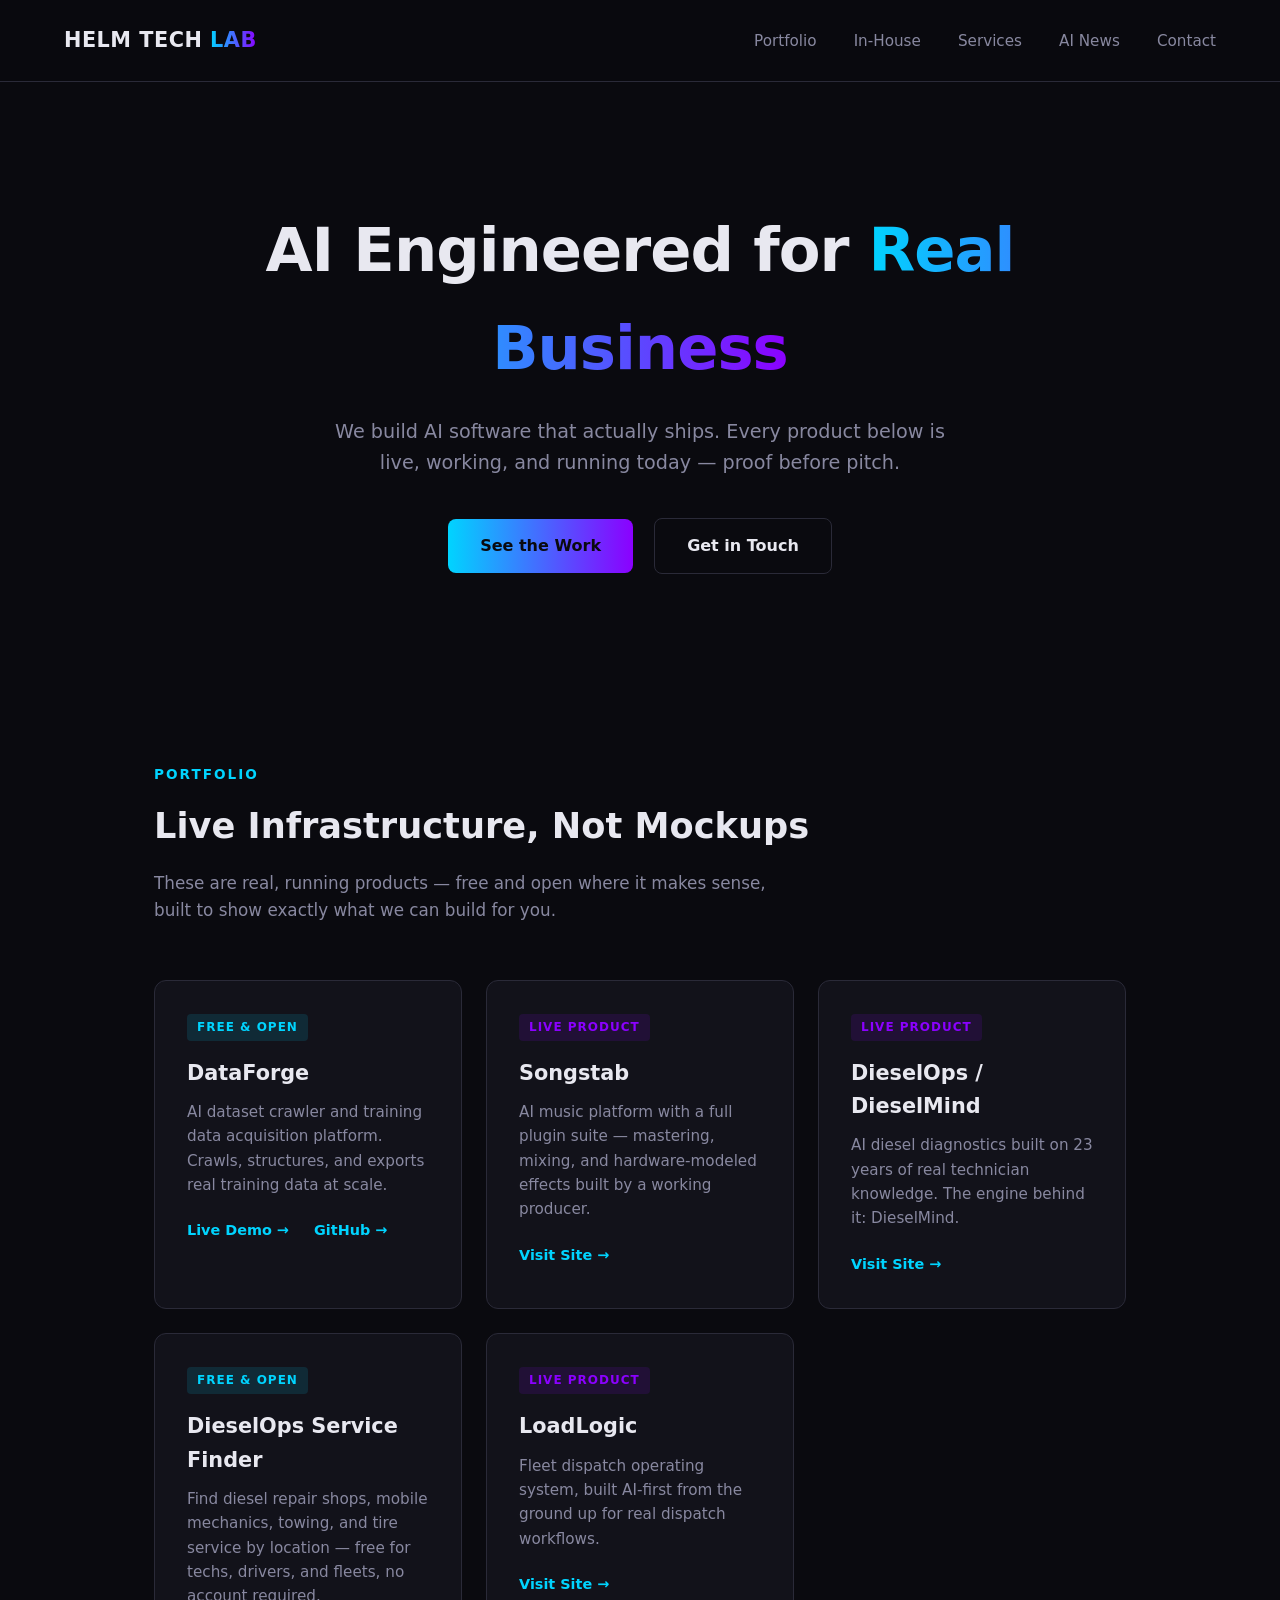
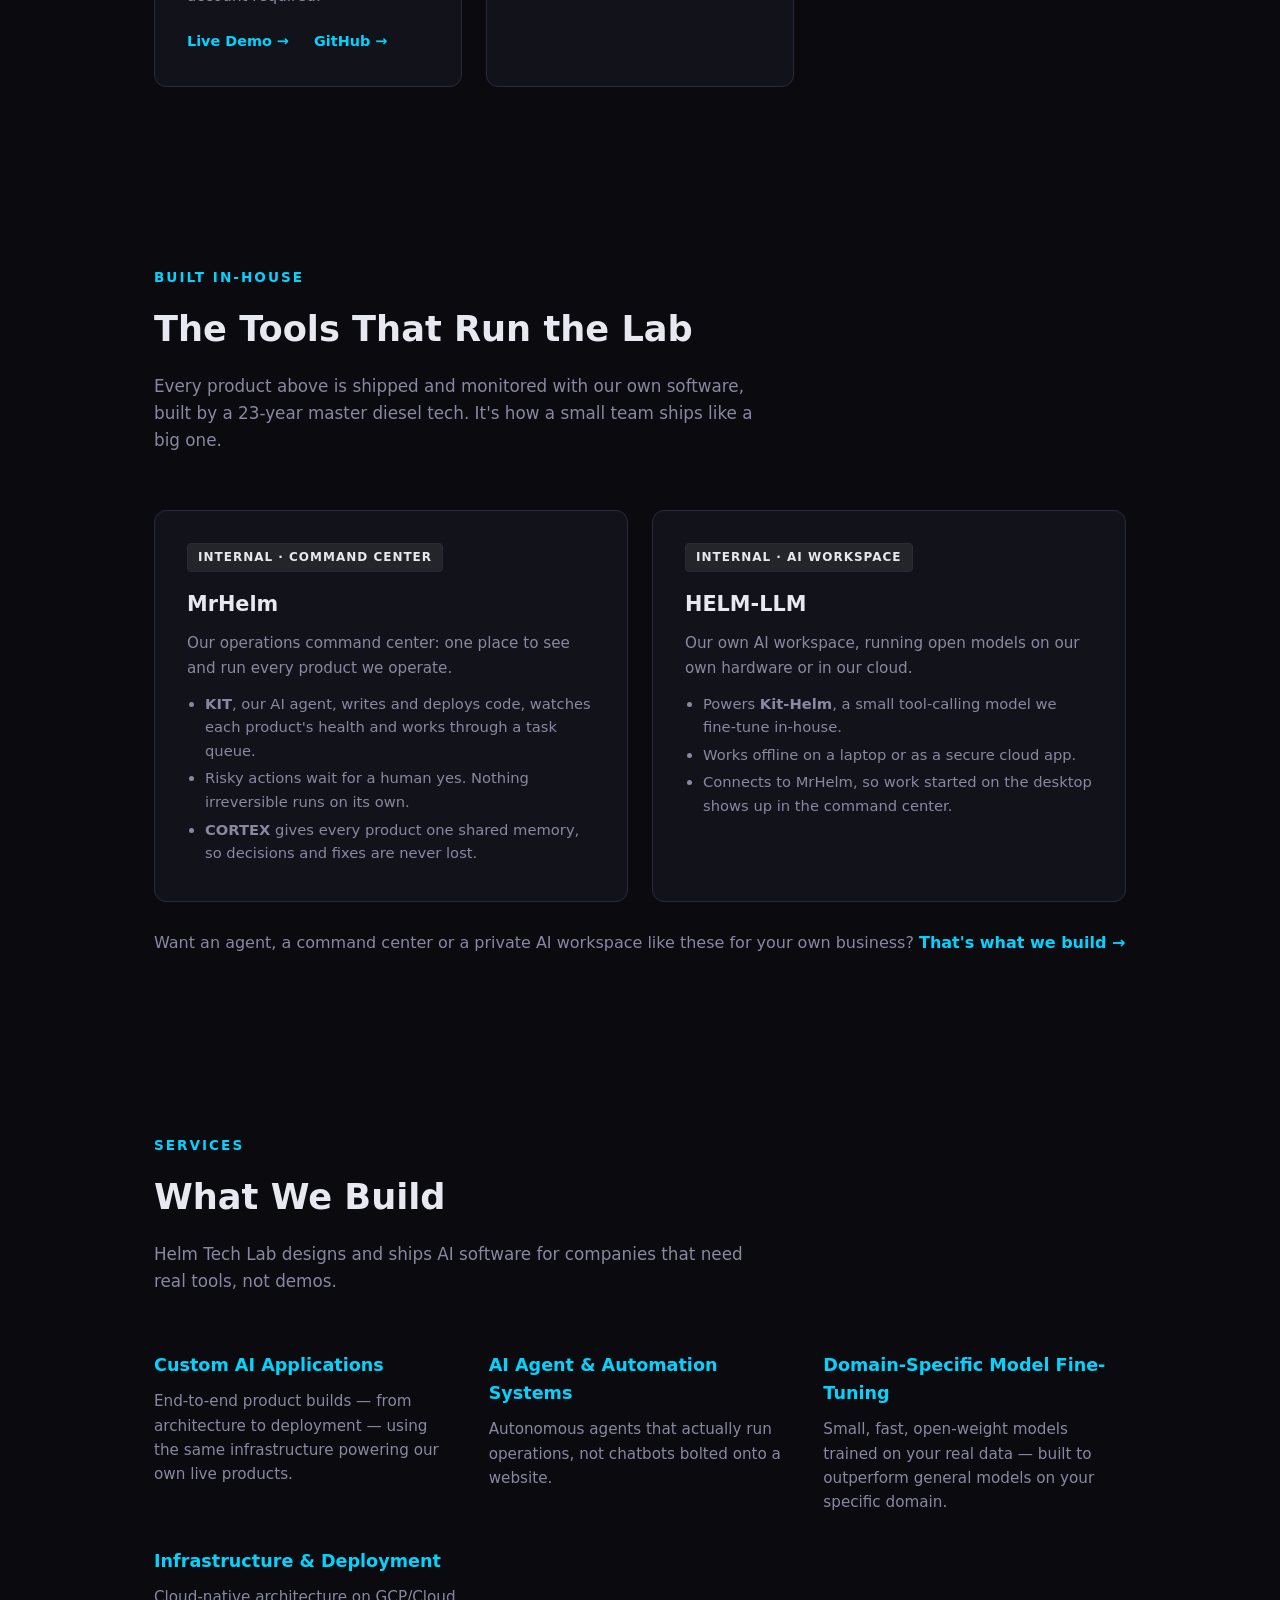
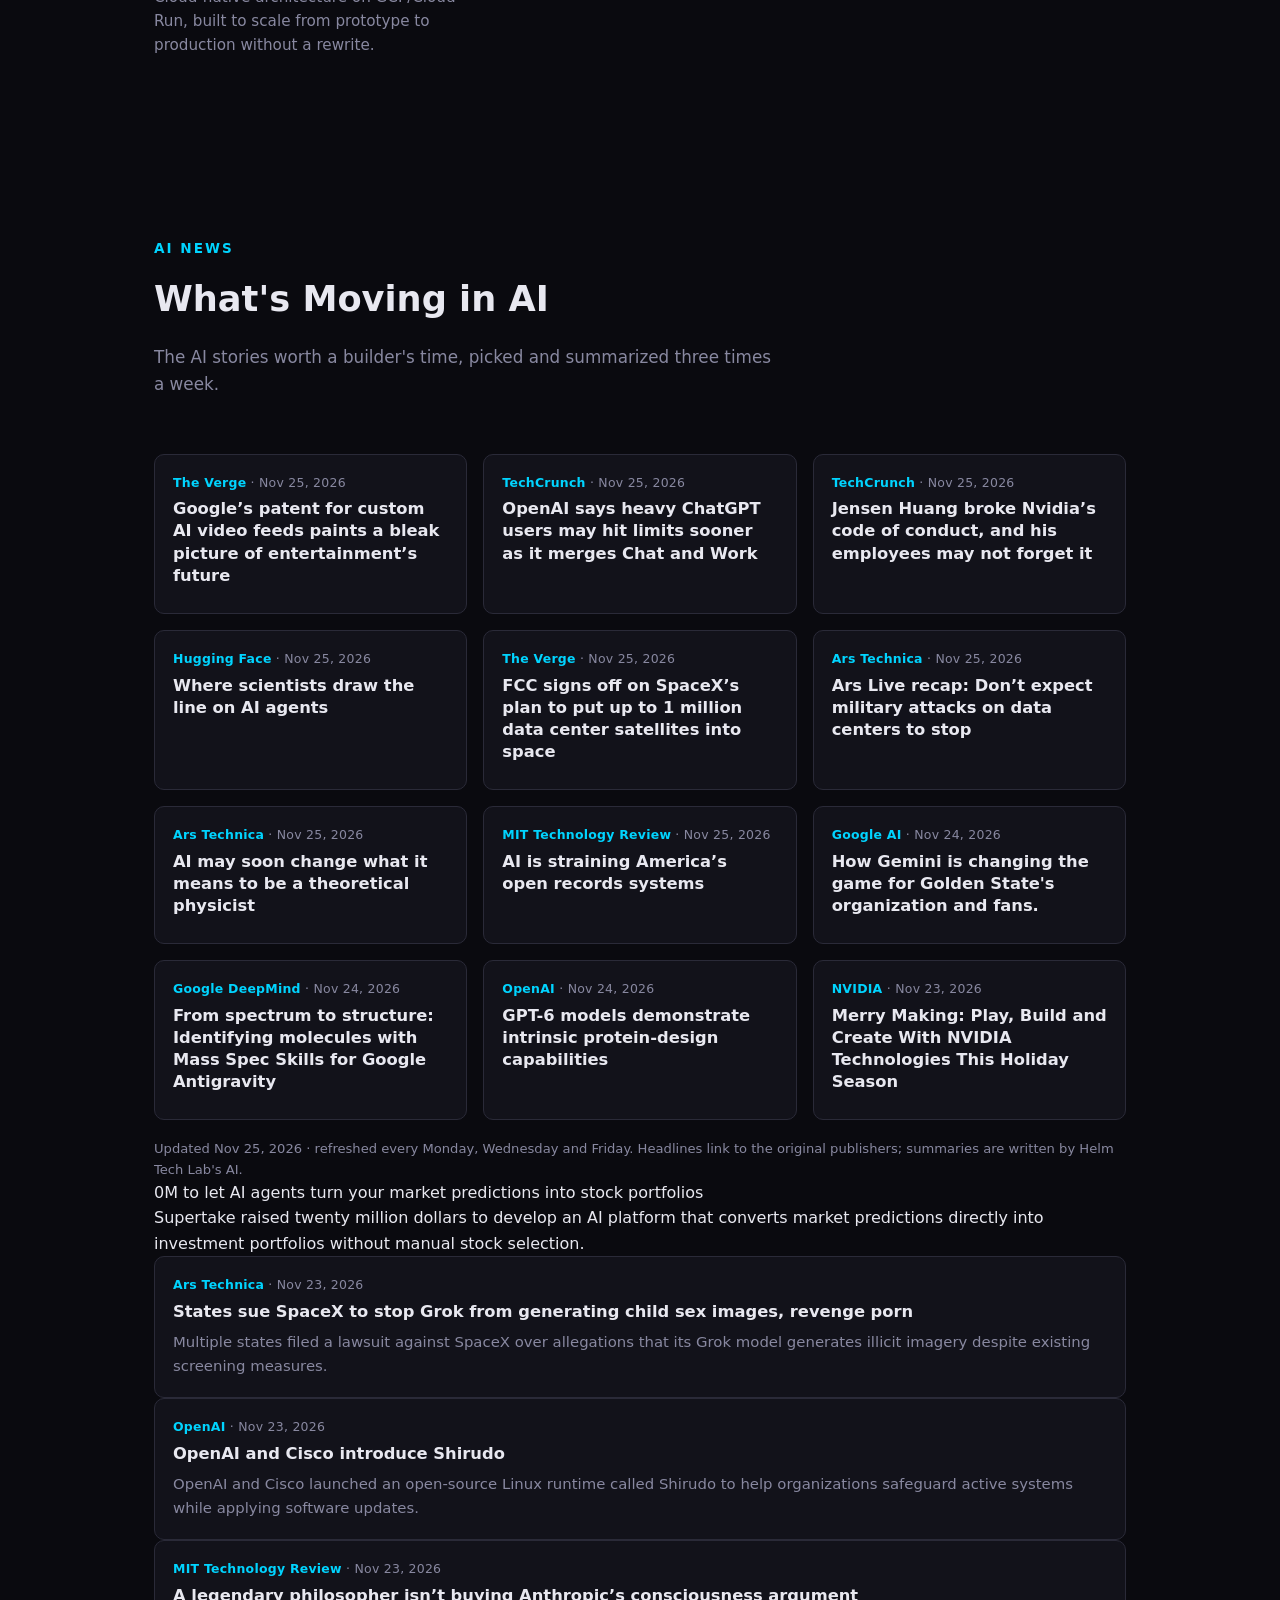
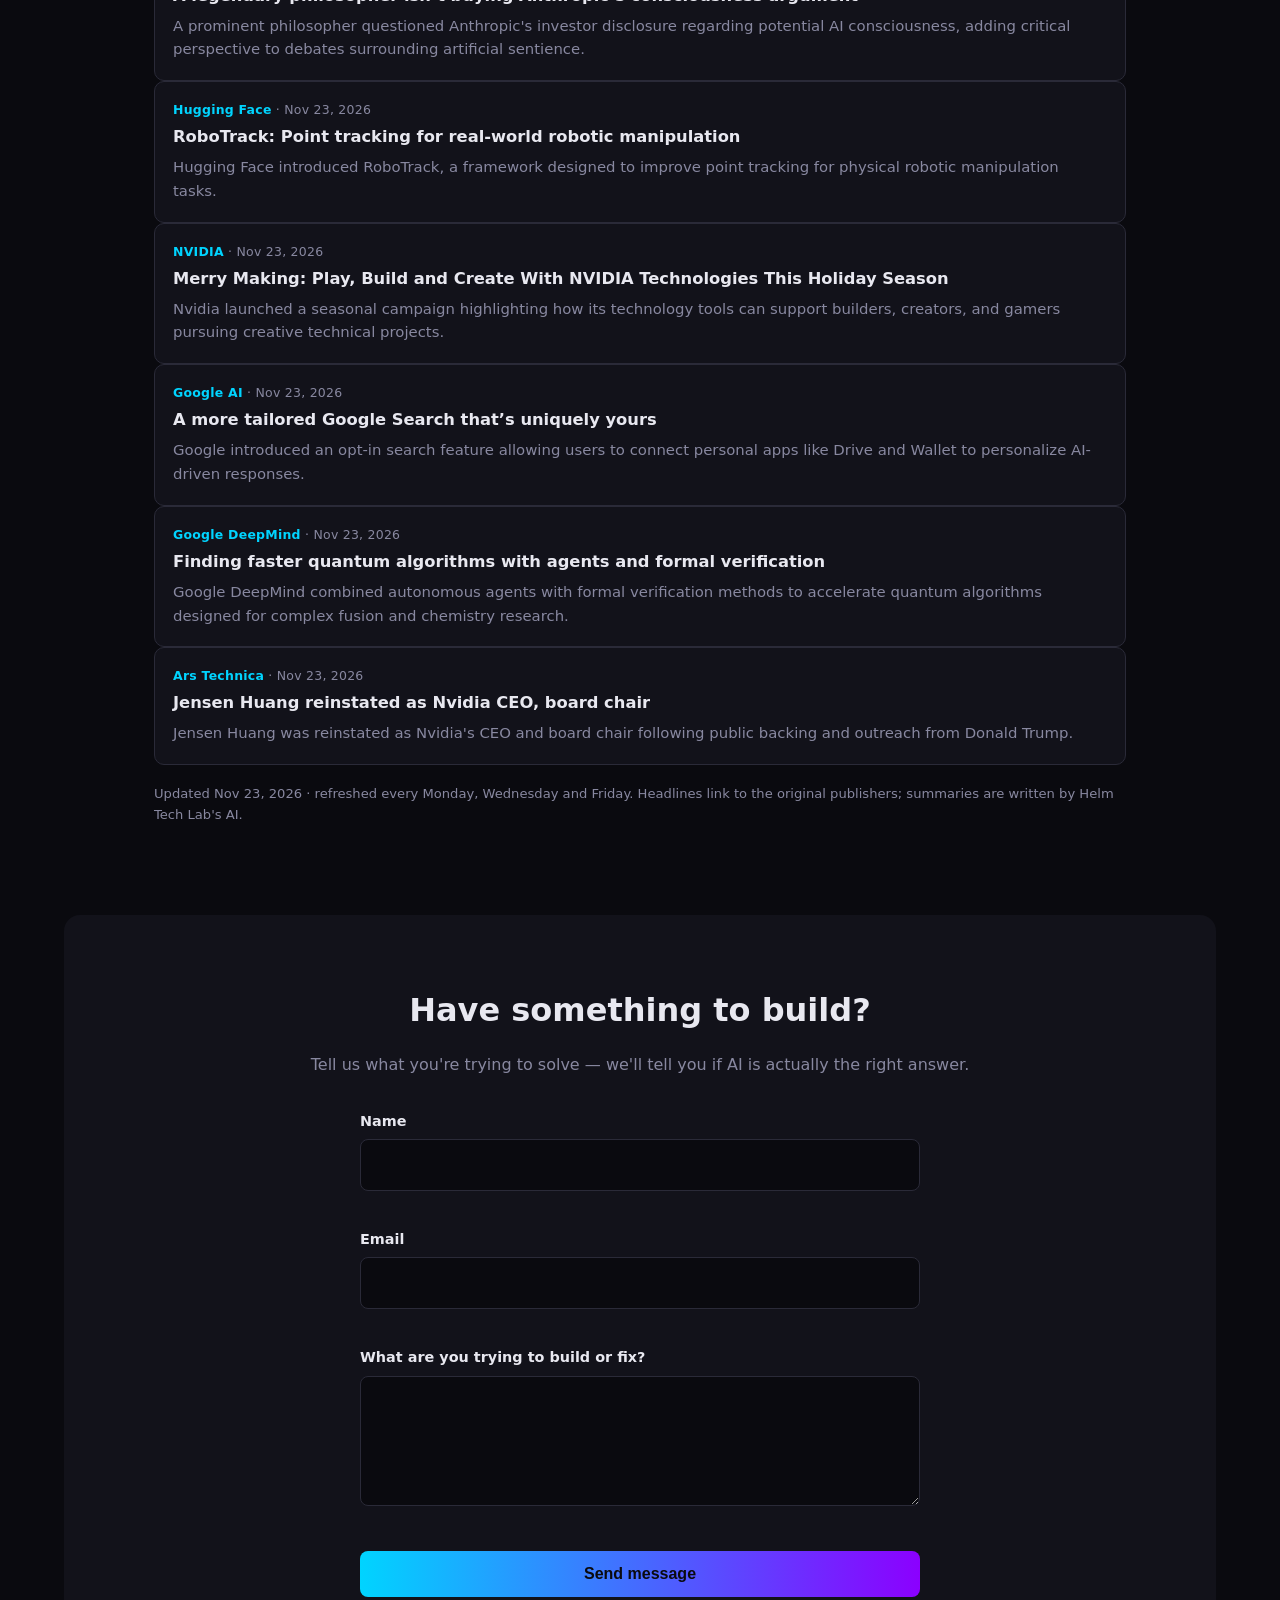
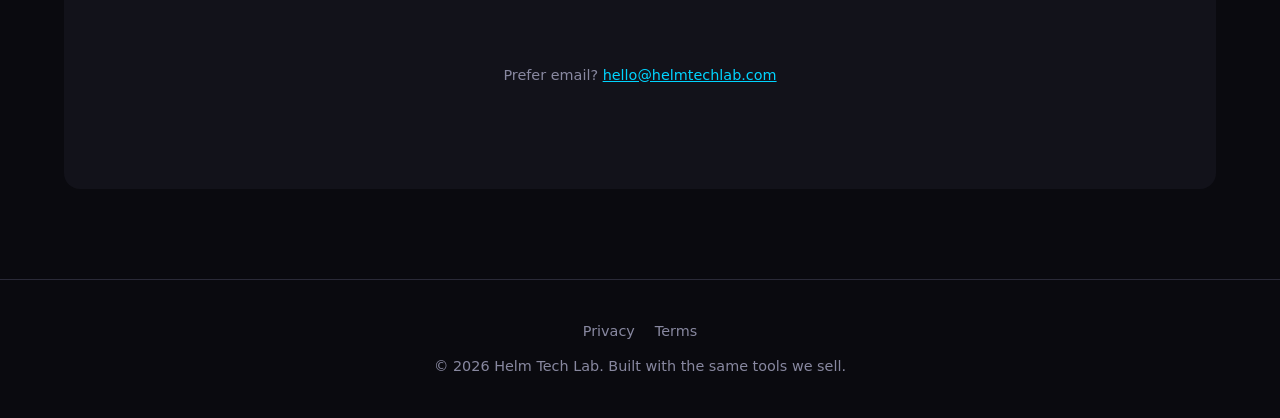
==== commit 9d94b416: "AI news refresh 2026-11-25" ====
--- a/index.html
+++ b/index.html
@@ -346,23 +346,68 @@
   <!-- NEWS:START -->
 <div class="news-grid">
     <article class="news-card">
-      <div class="news-meta"><span class="news-source">The Verge</span> · <time datetime="2026-11-23T22:25:12.000Z">Nov 23, 2026</time></div>
-      <h4><a href="https://www.theverge.com/ai-artificial-intelligence/1040652/jensen-huang-nvidia-trump-reinstated" target="_blank" rel="noopener noreferrer">Trump engineered a risky comeback for Jensen Huang</a></h4>
-      <p>President Trump helped facilitate Jensen Huang&#39;s return after Huang initially resigned as Nvidia&#39;s CEO amid controversial personal affair allegations.</p>
-    </article>
-    <article class="news-card">
-      <div class="news-meta"><span class="news-source">The Verge</span> · <time datetime="2026-11-23T22:10:32.000Z">Nov 23, 2026</time></div>
-      <h4><a href="https://www.theverge.com/ai-artificial-intelligence/1030422/nvidia-jensen-huang-ai-china-alice-huang" target="_blank" rel="noopener noreferrer">Nvidia CEO Jensen Huang is back. What happens next?</a></h4>
-      <p>Jensen Huang returned to Nvidia following board investigations into multiple personal affairs, leaving observers to consider the chipmaker&#39;s next corporate steps.</p>
-    </article>
-    <article class="news-card">
-      <div class="news-meta"><span class="news-source">TechCrunch</span> · <time datetime="2026-11-23T22:05:50.000Z">Nov 23, 2026</time></div>
-      <h4><a href="https://techcrunch.com/2026/11/23/anthropic-launches-claude-ship-letting-ai-agents-review-fix-and-approve-code-changes/" target="_blank" rel="noopener noreferrer">Anthropic launches Claude Ship, letting AI agents review, fix, and approve code changes</a></h4>
-      <p>Anthropic launched Claude Ship to automate code reviews and approvals, helping engineering teams resolve development bottlenecks caused by high volumes of AI-generated code.</p>
-    </article>
-    <article class="news-card">
-      <div class="news-meta"><span class="news-source">TechCrunch</span> · <time datetime="2026-11-23T22:02:05.000Z">Nov 23, 2026</time></div>
-      <h4><a href="https://techcrunch.com/2026/11/23/supertake-raises-20m-to-let-ai-agents-turn-your-market-predictions-into-stock-portfolios/" target="_blank" rel="noopener noreferrer">Supertake raises <!-- NEWS:END -->0M to let AI agents turn your market predictions into stock portfolios</a></h4>
+      <div class="news-meta"><span class="news-source">The Verge</span> · <time datetime="2026-11-25T21:51:26.000Z">Nov 25, 2026</time></div>
+      <h4><a href="https://www.theverge.com/entertainment/1042221/google-my-channel-ai-video-patent" target="_blank" rel="noopener noreferrer">Google’s patent for custom AI video feeds paints a bleak picture of entertainment’s future</a></h4>
+      
+    </article>
+    <article class="news-card">
+      <div class="news-meta"><span class="news-source">TechCrunch</span> · <time datetime="2026-11-25T20:03:27.000Z">Nov 25, 2026</time></div>
+      <h4><a href="https://techcrunch.com/2026/11/25/openai-says-heavy-chatgpt-users-may-hit-limits-sooner-as-it-merges-chat-and-work/" target="_blank" rel="noopener noreferrer">OpenAI says heavy ChatGPT users may hit limits sooner as it merges Chat and Work</a></h4>
+      
+    </article>
+    <article class="news-card">
+      <div class="news-meta"><span class="news-source">TechCrunch</span> · <time datetime="2026-11-25T19:54:57.000Z">Nov 25, 2026</time></div>
+      <h4><a href="https://techcrunch.com/2026/11/25/jensen-huang-broke-nvidias-code-of-conduct-and-his-employees-may-not-forget-it/" target="_blank" rel="noopener noreferrer">Jensen Huang broke Nvidia’s code of conduct, and his employees may not forget it</a></h4>
+      
+    </article>
+    <article class="news-card">
+      <div class="news-meta"><span class="news-source">Hugging Face</span> · <time datetime="2026-11-25T18:52:55.000Z">Nov 25, 2026</time></div>
+      <h4><a href="https://huggingface.co/blog/allenai/where-scientists-draw-the-line-on-ai-agents" target="_blank" rel="noopener noreferrer">Where scientists draw the line on AI agents</a></h4>
+      
+    </article>
+    <article class="news-card">
+      <div class="news-meta"><span class="news-source">The Verge</span> · <time datetime="2026-11-25T17:44:51.000Z">Nov 25, 2026</time></div>
+      <h4><a href="https://www.theverge.com/science/1042278/spacex-fcc-starmind-ai-space-data-centers" target="_blank" rel="noopener noreferrer">FCC signs off on SpaceX’s plan to put up to 1 million data center satellites into space</a></h4>
+      
+    </article>
+    <article class="news-card">
+      <div class="news-meta"><span class="news-source">Ars Technica</span> · <time datetime="2026-11-25T16:47:14.000Z">Nov 25, 2026</time></div>
+      <h4><a href="https://arstechnica.com/gadgets/2026/11/ars-live-recap-dont-expect-military-attacks-on-data-centers-to-stop/" target="_blank" rel="noopener noreferrer">Ars Live recap: Don’t expect military attacks on data centers to stop</a></h4>
+      
+    </article>
+    <article class="news-card">
+      <div class="news-meta"><span class="news-source">Ars Technica</span> · <time datetime="2026-11-25T12:00:28.000Z">Nov 25, 2026</time></div>
+      <h4><a href="https://arstechnica.com/ai/2026/11/ai-can-do-the-calculations-physicists-are-figuring-out-what-comes-next/" target="_blank" rel="noopener noreferrer">AI may soon change what it means to be a theoretical physicist</a></h4>
+      
+    </article>
+    <article class="news-card">
+      <div class="news-meta"><span class="news-source">MIT Technology Review</span> · <time datetime="2026-11-25T10:00:00.000Z">Nov 25, 2026</time></div>
+      <h4><a href="https://www.technologyreview.com/2026/11/25/1149702/ai-is-straining-americas-open-records-systems/" target="_blank" rel="noopener noreferrer">AI is straining America’s open records systems</a></h4>
+      
+    </article>
+    <article class="news-card">
+      <div class="news-meta"><span class="news-source">Google AI</span> · <time datetime="2026-11-24T16:00:00.000Z">Nov 24, 2026</time></div>
+      <h4><a href="https://blog.google/products-and-platforms/products/gemini/gemini-golden-state/" target="_blank" rel="noopener noreferrer">How Gemini is changing the game for Golden State&#39;s organization and fans.</a></h4>
+      
+    </article>
+    <article class="news-card">
+      <div class="news-meta"><span class="news-source">Google DeepMind</span> · <time datetime="2026-11-24T13:07:53.000Z">Nov 24, 2026</time></div>
+      <h4><a href="https://deepmind.google/blog/interpreting-mass-spectra-with-google-antigravity/" target="_blank" rel="noopener noreferrer">From spectrum to structure: Identifying molecules with Mass Spec Skills for Google Antigravity</a></h4>
+      
+    </article>
+    <article class="news-card">
+      <div class="news-meta"><span class="news-source">OpenAI</span> · <time datetime="2026-11-24T13:00:00.000Z">Nov 24, 2026</time></div>
+      <h4><a href="https://openai.com/index/gpt-6-models-demonstrate-intrinsic-protein-design-capabilities" target="_blank" rel="noopener noreferrer">GPT-6 models demonstrate intrinsic protein-design capabilities</a></h4>
+      
+    </article>
+    <article class="news-card">
+      <div class="news-meta"><span class="news-source">NVIDIA</span> · <time datetime="2026-11-23T17:00:08.000Z">Nov 23, 2026</time></div>
+      <h4><a href="https://blogs.nvidia.com/blog/nvidia-technologies-holidays-2026/" target="_blank" rel="noopener noreferrer">Merry Making: Play, Build and Create With NVIDIA Technologies This Holiday Season</a></h4>
+      
+    </article>
+  </div>
+  <p class="news-updated">Updated Nov 25, 2026 · refreshed every Monday, Wednesday and Friday. Headlines link to the original publishers; summaries are written by Helm Tech Lab's AI.</p>
+  <!-- NEWS:END -->0M to let AI agents turn your market predictions into stock portfolios</a></h4>
       <p>Supertake raised twenty million dollars to develop an AI platform that converts market predictions directly into investment portfolios without manual stock selection.</p>
     </article>
     <article class="news-card">
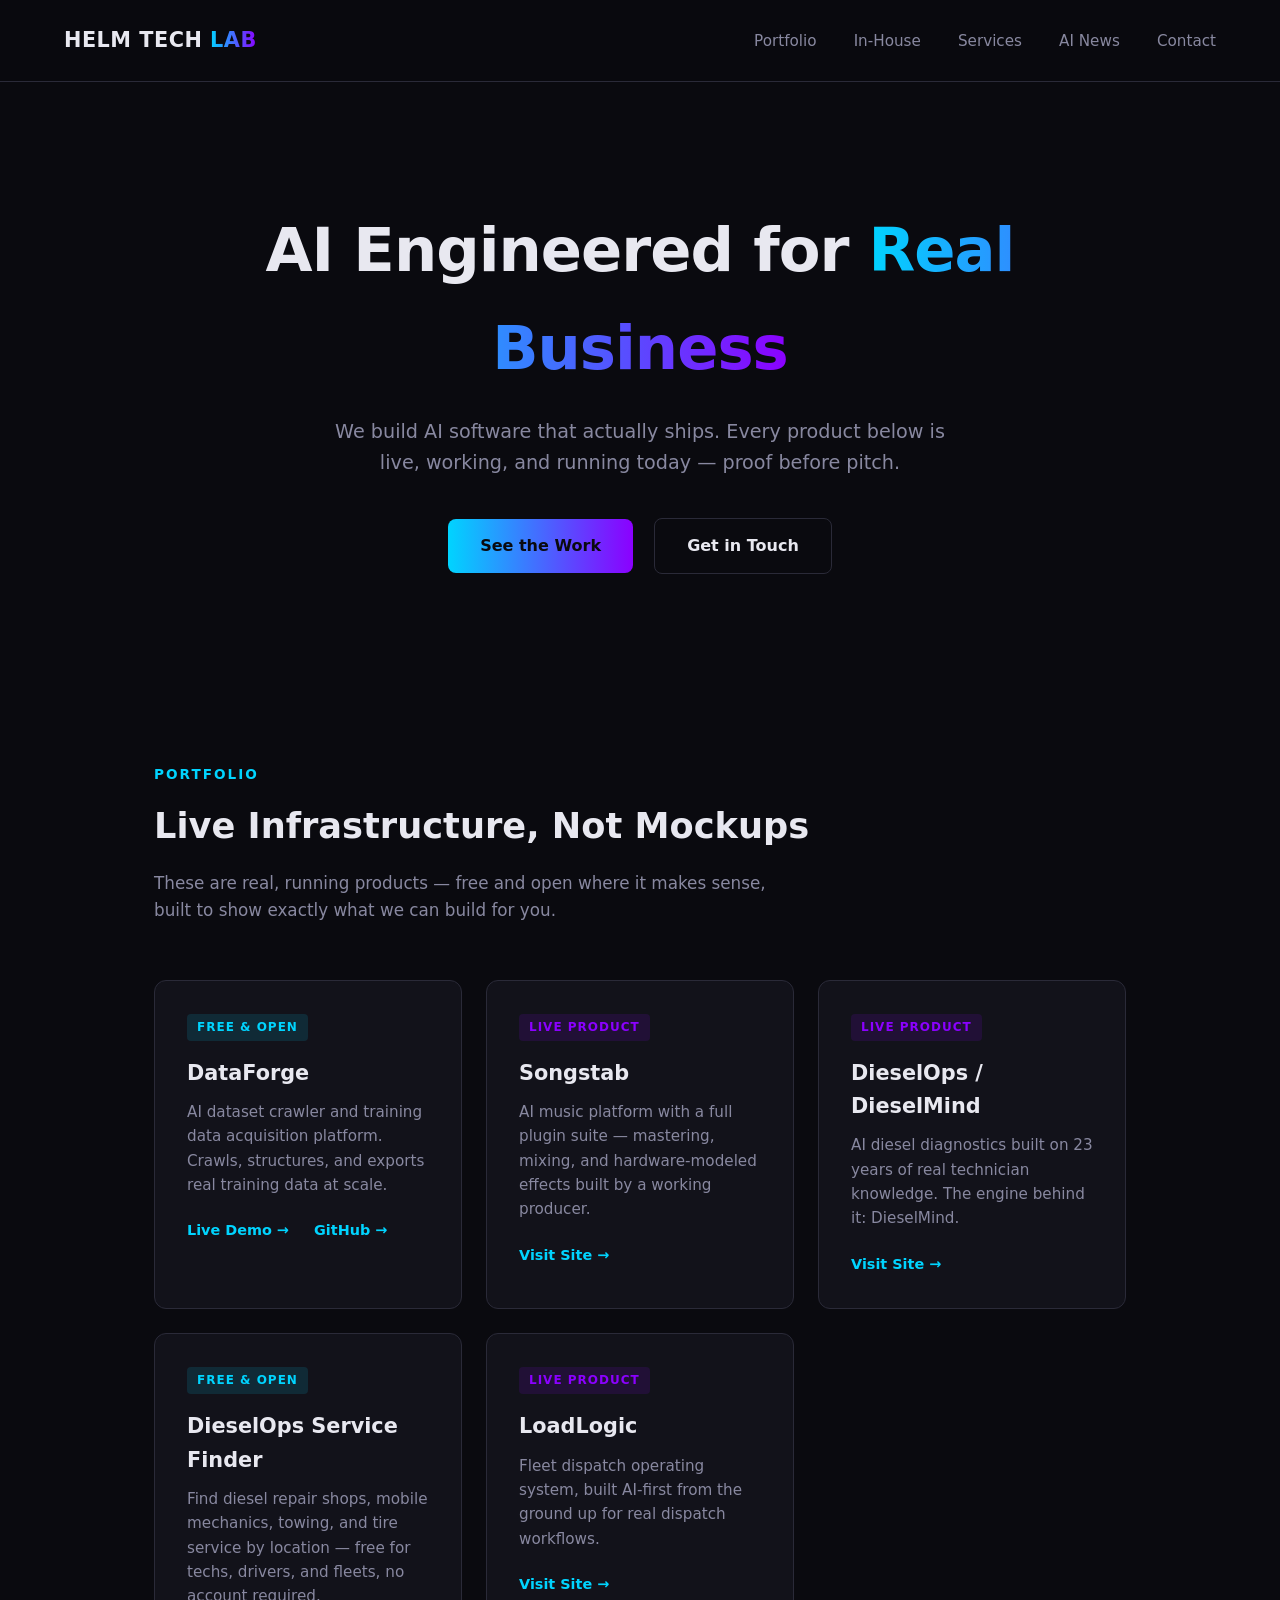
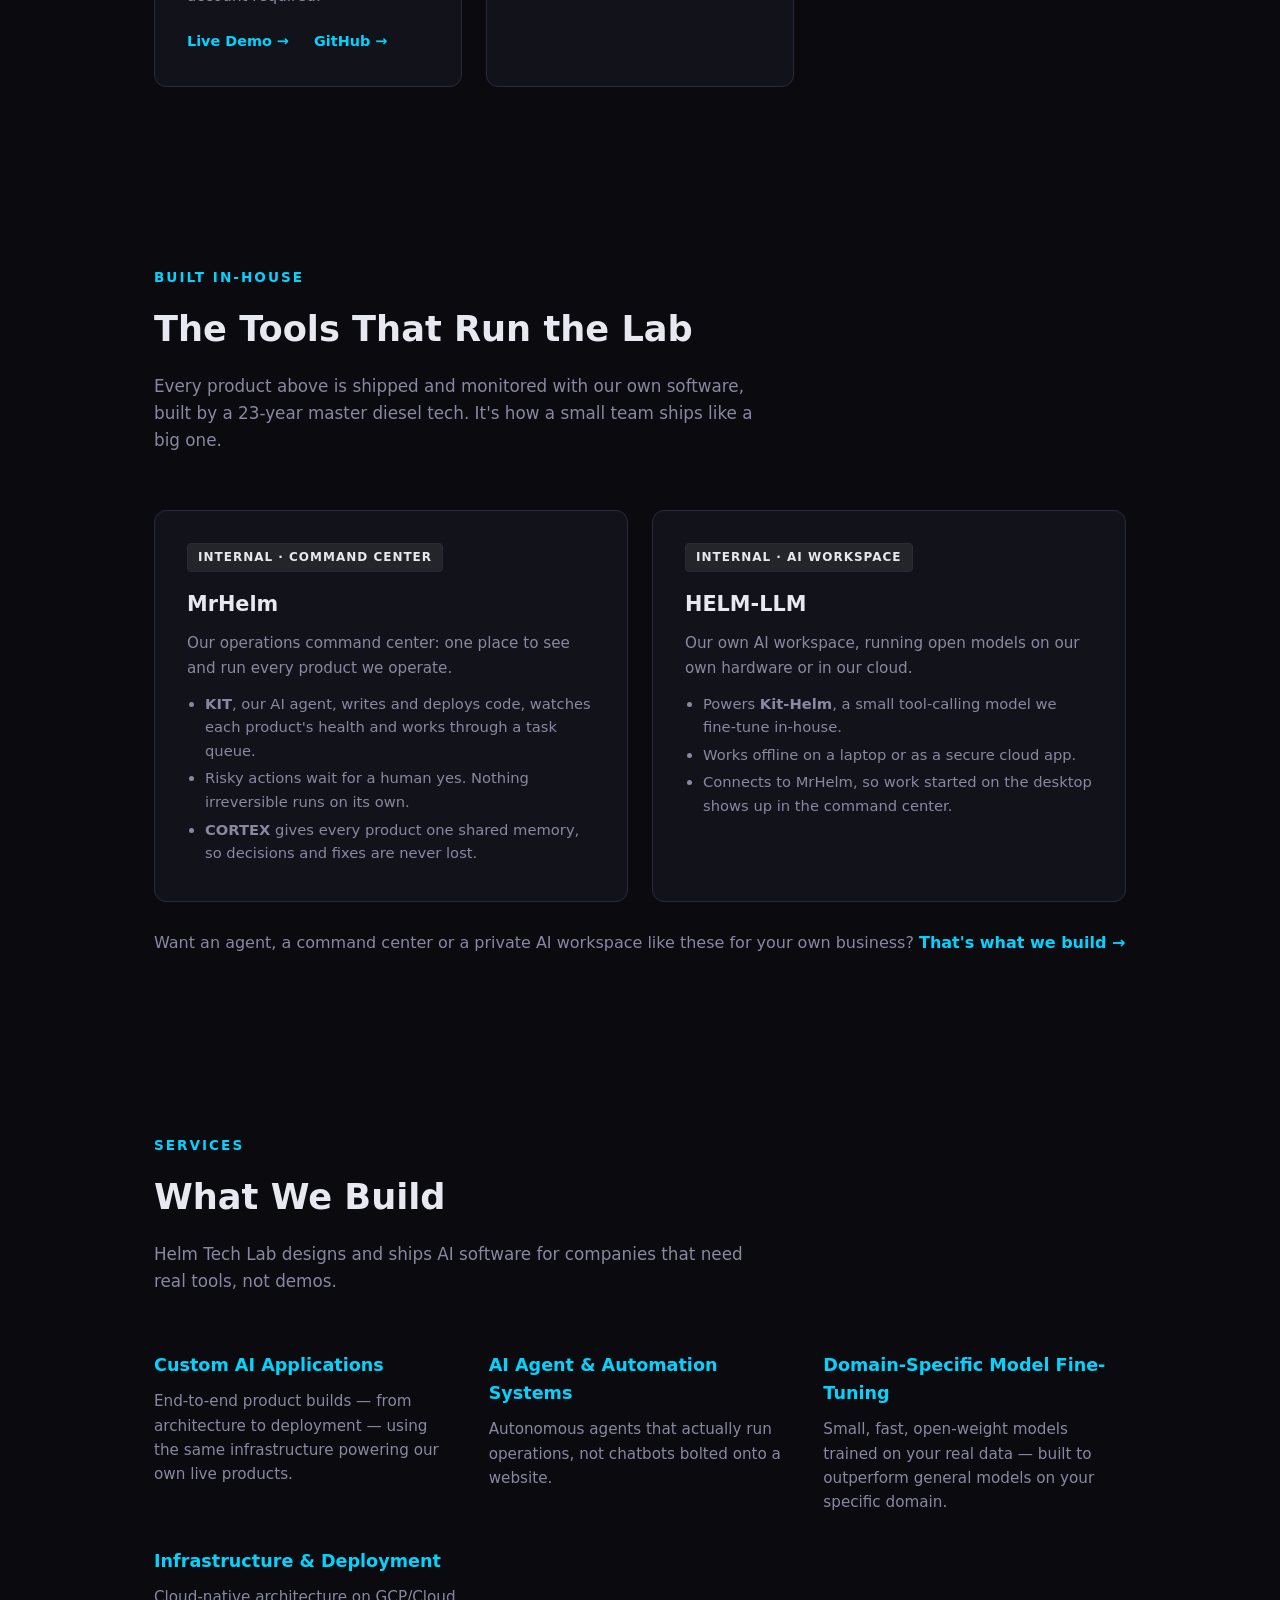
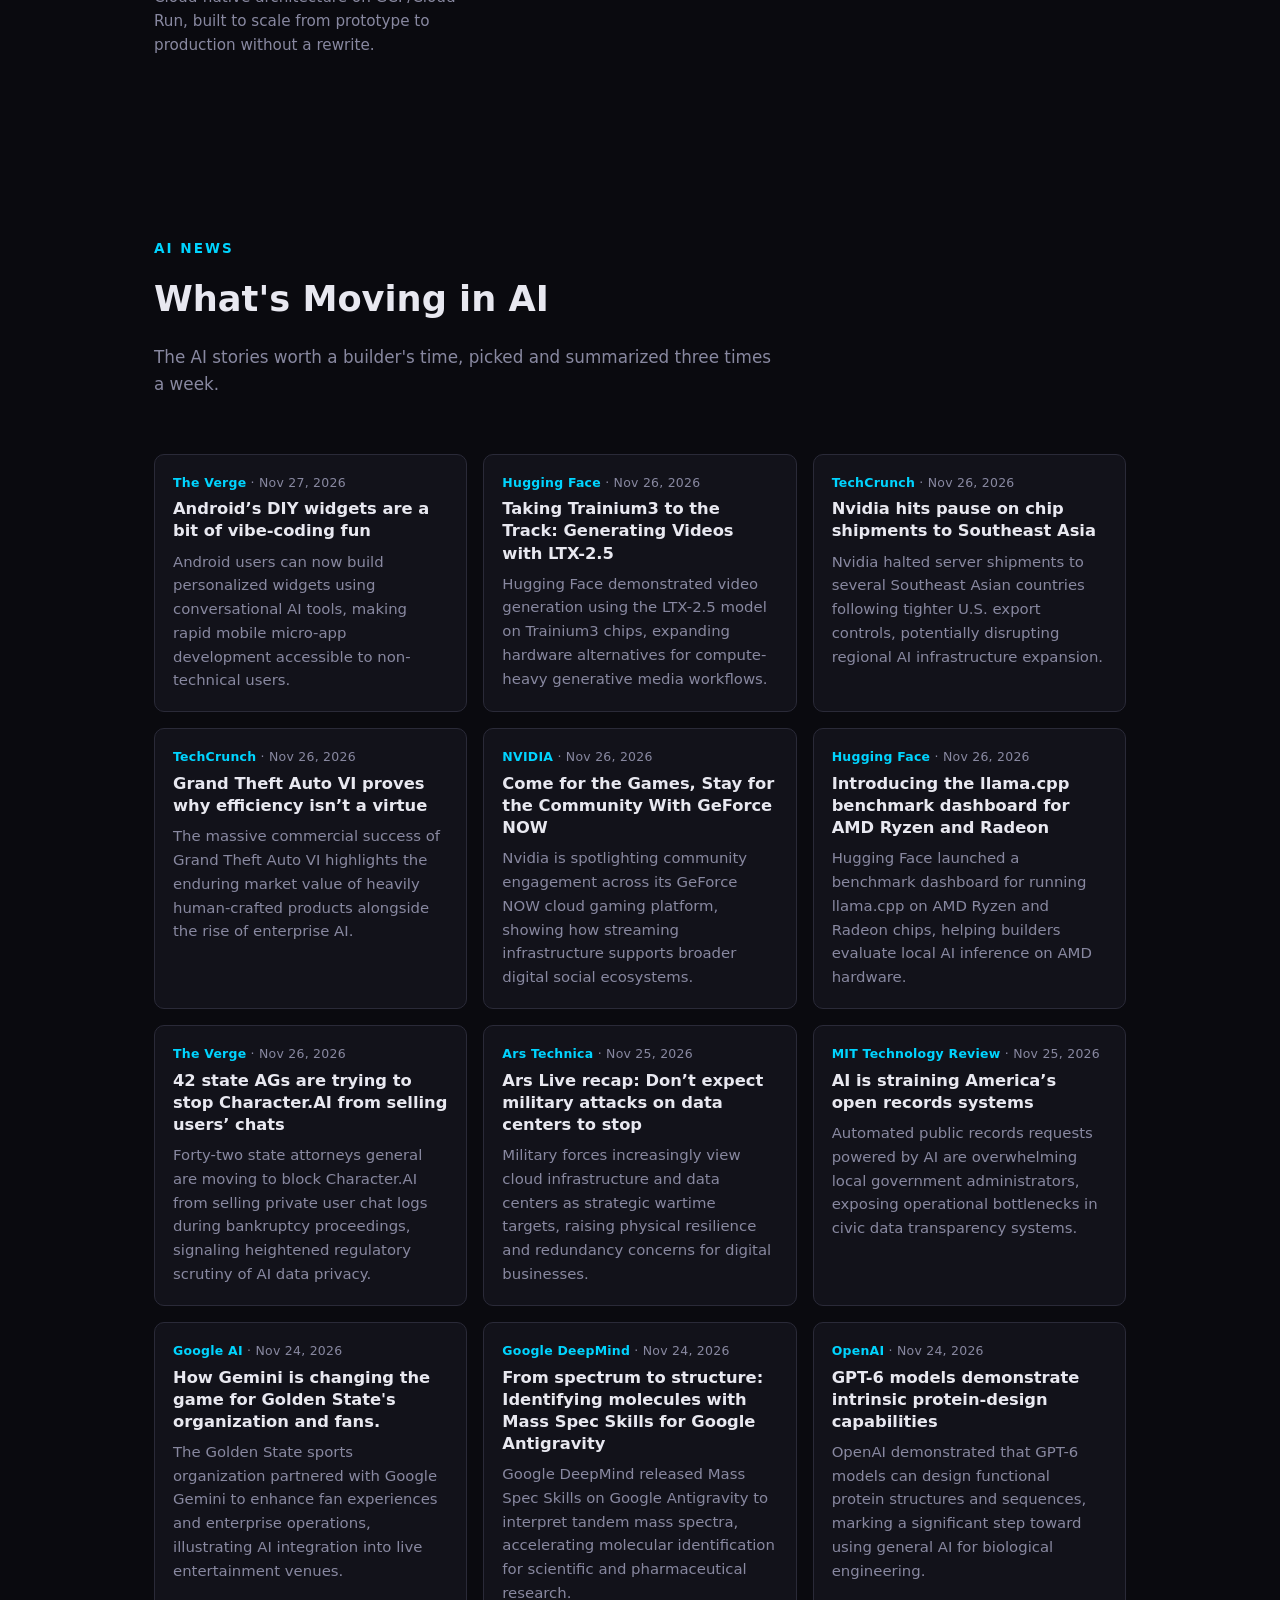
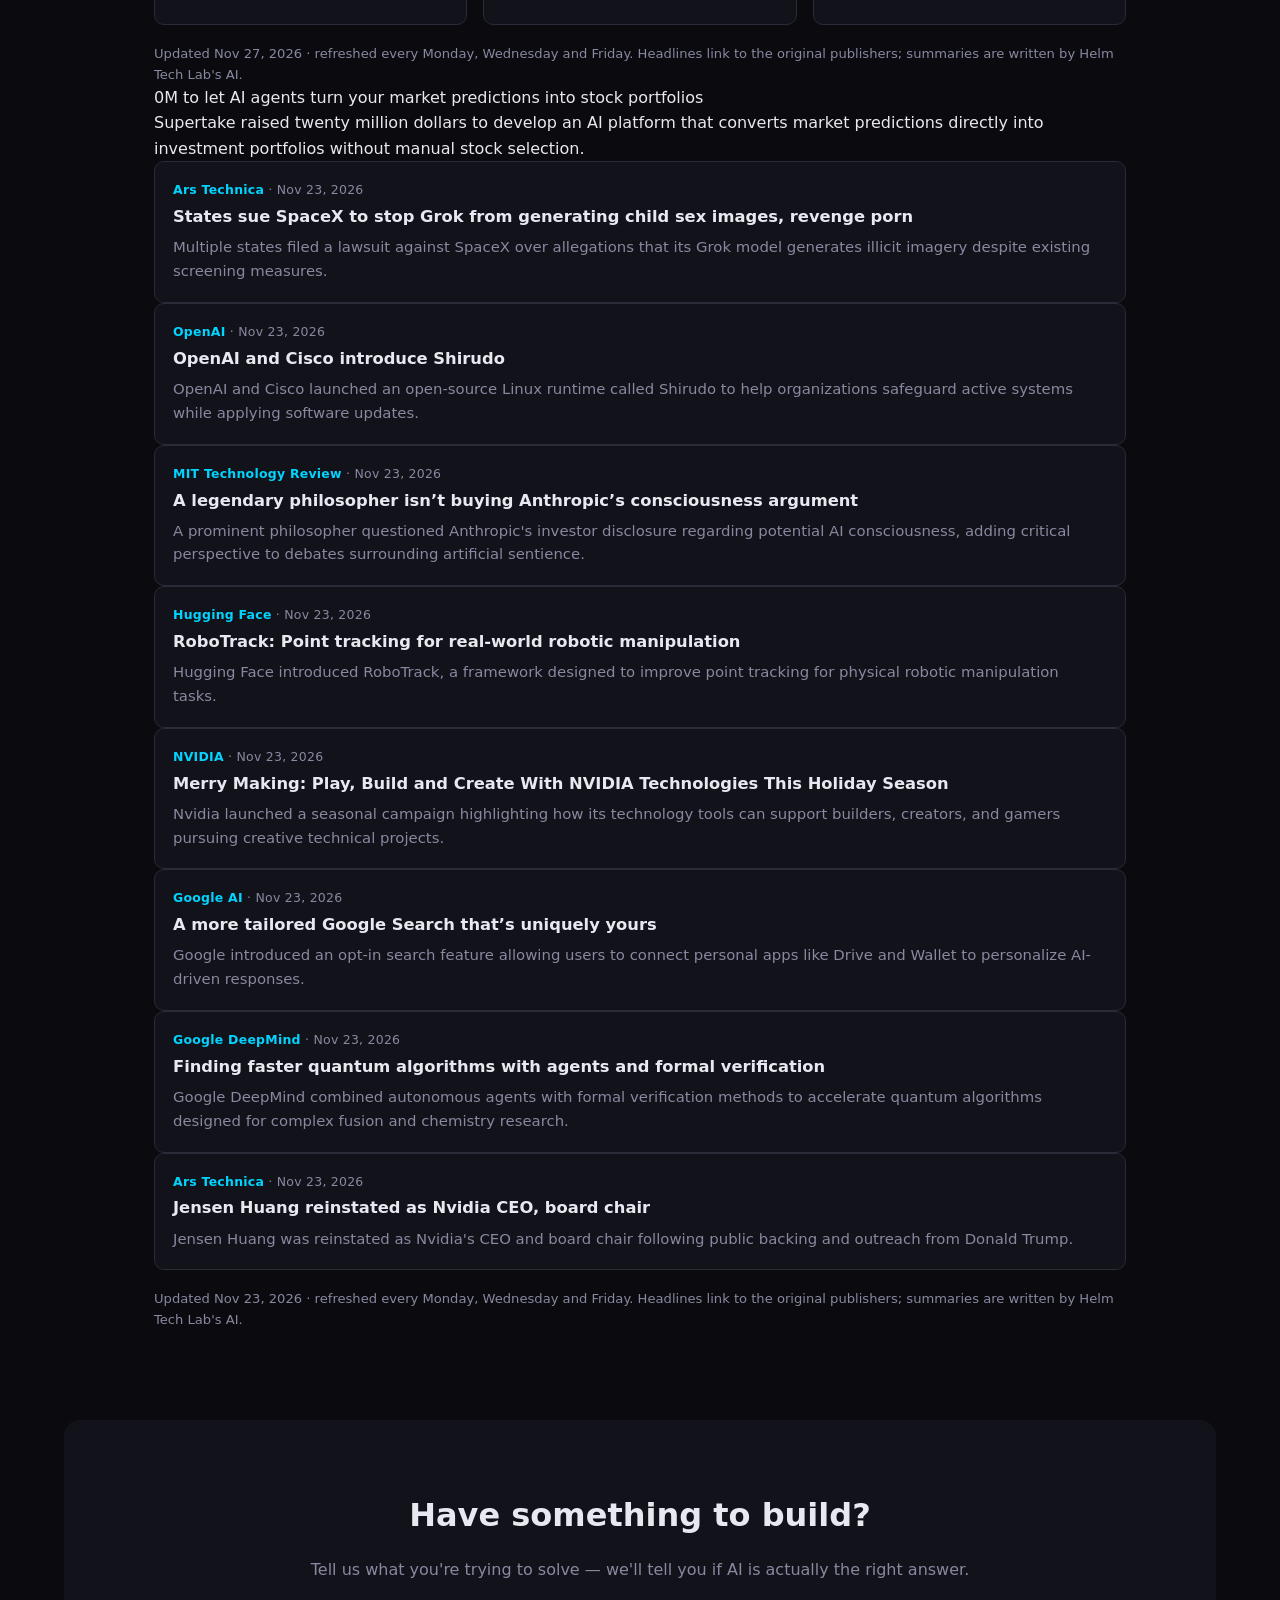
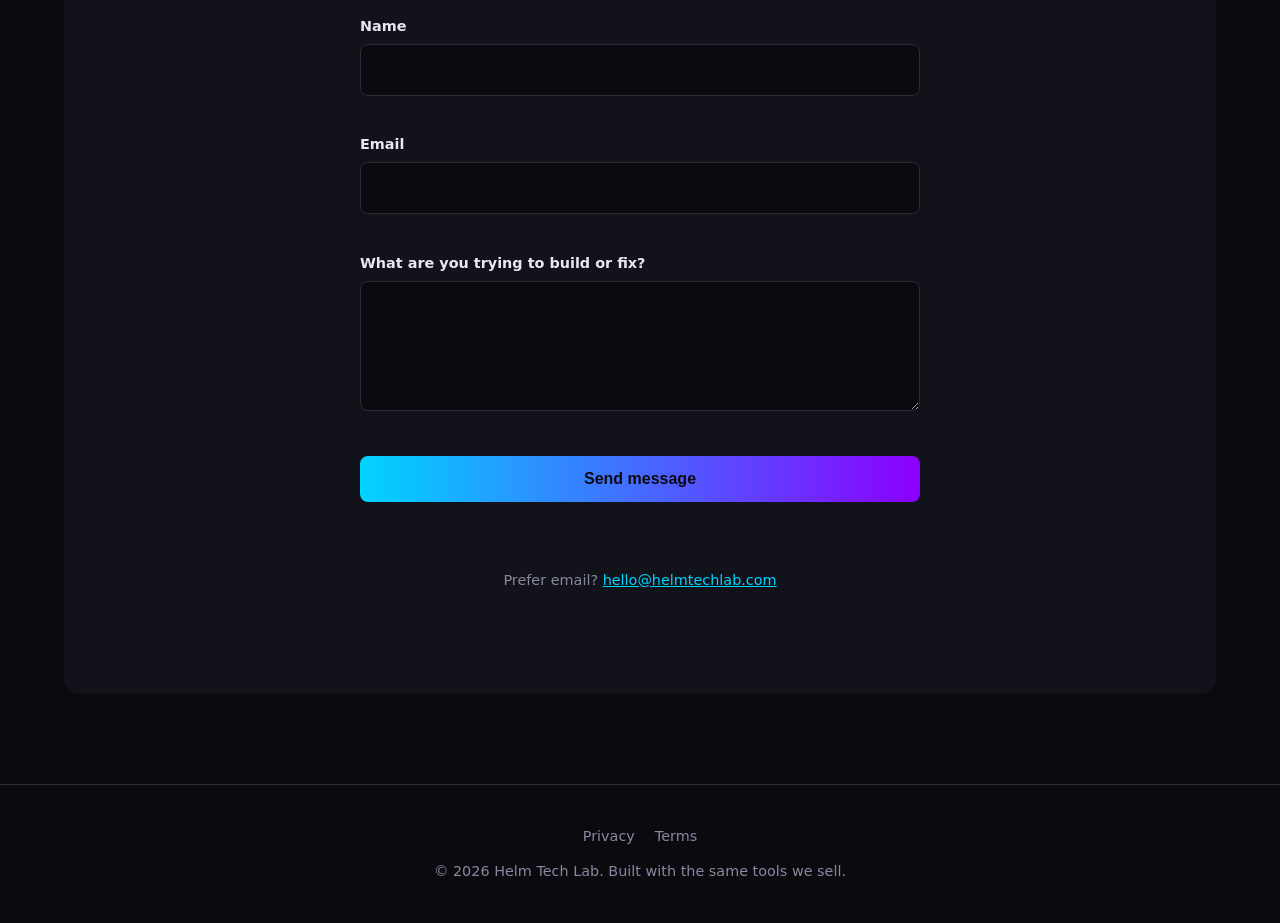
==== commit 6765b7cf: "AI news refresh 2026-11-27" ====
--- a/index.html
+++ b/index.html
@@ -346,67 +346,67 @@
   <!-- NEWS:START -->
 <div class="news-grid">
     <article class="news-card">
-      <div class="news-meta"><span class="news-source">The Verge</span> · <time datetime="2026-11-25T21:51:26.000Z">Nov 25, 2026</time></div>
-      <h4><a href="https://www.theverge.com/entertainment/1042221/google-my-channel-ai-video-patent" target="_blank" rel="noopener noreferrer">Google’s patent for custom AI video feeds paints a bleak picture of entertainment’s future</a></h4>
-      
-    </article>
-    <article class="news-card">
-      <div class="news-meta"><span class="news-source">TechCrunch</span> · <time datetime="2026-11-25T20:03:27.000Z">Nov 25, 2026</time></div>
-      <h4><a href="https://techcrunch.com/2026/11/25/openai-says-heavy-chatgpt-users-may-hit-limits-sooner-as-it-merges-chat-and-work/" target="_blank" rel="noopener noreferrer">OpenAI says heavy ChatGPT users may hit limits sooner as it merges Chat and Work</a></h4>
-      
-    </article>
-    <article class="news-card">
-      <div class="news-meta"><span class="news-source">TechCrunch</span> · <time datetime="2026-11-25T19:54:57.000Z">Nov 25, 2026</time></div>
-      <h4><a href="https://techcrunch.com/2026/11/25/jensen-huang-broke-nvidias-code-of-conduct-and-his-employees-may-not-forget-it/" target="_blank" rel="noopener noreferrer">Jensen Huang broke Nvidia’s code of conduct, and his employees may not forget it</a></h4>
-      
-    </article>
-    <article class="news-card">
-      <div class="news-meta"><span class="news-source">Hugging Face</span> · <time datetime="2026-11-25T18:52:55.000Z">Nov 25, 2026</time></div>
-      <h4><a href="https://huggingface.co/blog/allenai/where-scientists-draw-the-line-on-ai-agents" target="_blank" rel="noopener noreferrer">Where scientists draw the line on AI agents</a></h4>
-      
-    </article>
-    <article class="news-card">
-      <div class="news-meta"><span class="news-source">The Verge</span> · <time datetime="2026-11-25T17:44:51.000Z">Nov 25, 2026</time></div>
-      <h4><a href="https://www.theverge.com/science/1042278/spacex-fcc-starmind-ai-space-data-centers" target="_blank" rel="noopener noreferrer">FCC signs off on SpaceX’s plan to put up to 1 million data center satellites into space</a></h4>
-      
+      <div class="news-meta"><span class="news-source">The Verge</span> · <time datetime="2026-11-27T14:00:00.000Z">Nov 27, 2026</time></div>
+      <h4><a href="https://www.theverge.com/tech/1041801/android-intelligence-create-my-widget-gemini" target="_blank" rel="noopener noreferrer">Android’s DIY widgets are a bit of vibe-coding fun</a></h4>
+      <p>Android users can now build personalized widgets using conversational AI tools, making rapid mobile micro-app development accessible to non-technical users.</p>
+    </article>
+    <article class="news-card">
+      <div class="news-meta"><span class="news-source">Hugging Face</span> · <time datetime="2026-11-27T00:00:00.000Z">Nov 26, 2026</time></div>
+      <h4><a href="https://huggingface.co/blog/video-trainium3" target="_blank" rel="noopener noreferrer">Taking Trainium3 to the Track: Generating Videos with LTX-2.5</a></h4>
+      <p>Hugging Face demonstrated video generation using the LTX-2.5 model on Trainium3 chips, expanding hardware alternatives for compute-heavy generative media workflows.</p>
+    </article>
+    <article class="news-card">
+      <div class="news-meta"><span class="news-source">TechCrunch</span> · <time datetime="2026-11-26T20:03:54.000Z">Nov 26, 2026</time></div>
+      <h4><a href="https://techcrunch.com/2026/11/26/nvidia-hits-pause-on-chip-shipments-to-southeast-asia/" target="_blank" rel="noopener noreferrer">Nvidia hits pause on chip shipments to Southeast Asia</a></h4>
+      <p>Nvidia halted server shipments to several Southeast Asian countries following tighter U.S. export controls, potentially disrupting regional AI infrastructure expansion.</p>
+    </article>
+    <article class="news-card">
+      <div class="news-meta"><span class="news-source">TechCrunch</span> · <time datetime="2026-11-26T16:00:00.000Z">Nov 26, 2026</time></div>
+      <h4><a href="https://techcrunch.com/2026/11/26/as-anthropic-ipos-grand-theft-auto-vi-proves-why-efficiency-isnt-a-virtue/" target="_blank" rel="noopener noreferrer">Grand Theft Auto VI proves why efficiency isn’t a virtue</a></h4>
+      <p>The massive commercial success of Grand Theft Auto VI highlights the enduring market value of heavily human-crafted products alongside the rise of enterprise AI.</p>
+    </article>
+    <article class="news-card">
+      <div class="news-meta"><span class="news-source">NVIDIA</span> · <time datetime="2026-11-26T14:00:22.000Z">Nov 26, 2026</time></div>
+      <h4><a href="https://blogs.nvidia.com/blog/geforce-now-thursday-community-war-thunder-reward/" target="_blank" rel="noopener noreferrer">Come for the Games, Stay for the Community With GeForce NOW</a></h4>
+      <p>Nvidia is spotlighting community engagement across its GeForce NOW cloud gaming platform, showing how streaming infrastructure supports broader digital social ecosystems.</p>
+    </article>
+    <article class="news-card">
+      <div class="news-meta"><span class="news-source">Hugging Face</span> · <time datetime="2026-11-26T11:37:17.000Z">Nov 26, 2026</time></div>
+      <h4><a href="https://huggingface.co/blog/ggml-org/llamacpp-amd-bench" target="_blank" rel="noopener noreferrer">Introducing the llama.cpp benchmark dashboard for AMD Ryzen and Radeon</a></h4>
+      <p>Hugging Face launched a benchmark dashboard for running llama.cpp on AMD Ryzen and Radeon chips, helping builders evaluate local AI inference on AMD hardware.</p>
+    </article>
+    <article class="news-card">
+      <div class="news-meta"><span class="news-source">The Verge</span> · <time datetime="2026-11-26T09:54:40.000Z">Nov 26, 2026</time></div>
+      <h4><a href="https://www.theverge.com/policy/1042620/character-ai-sale-state-ags-block-selling-users-chats" target="_blank" rel="noopener noreferrer">42 state AGs are trying to stop Character.AI from selling users’ chats</a></h4>
+      <p>Forty-two state attorneys general are moving to block Character.AI from selling private user chat logs during bankruptcy proceedings, signaling heightened regulatory scrutiny of AI data privacy.</p>
     </article>
     <article class="news-card">
       <div class="news-meta"><span class="news-source">Ars Technica</span> · <time datetime="2026-11-25T16:47:14.000Z">Nov 25, 2026</time></div>
       <h4><a href="https://arstechnica.com/gadgets/2026/11/ars-live-recap-dont-expect-military-attacks-on-data-centers-to-stop/" target="_blank" rel="noopener noreferrer">Ars Live recap: Don’t expect military attacks on data centers to stop</a></h4>
-      
-    </article>
-    <article class="news-card">
-      <div class="news-meta"><span class="news-source">Ars Technica</span> · <time datetime="2026-11-25T12:00:28.000Z">Nov 25, 2026</time></div>
-      <h4><a href="https://arstechnica.com/ai/2026/11/ai-can-do-the-calculations-physicists-are-figuring-out-what-comes-next/" target="_blank" rel="noopener noreferrer">AI may soon change what it means to be a theoretical physicist</a></h4>
-      
+      <p>Military forces increasingly view cloud infrastructure and data centers as strategic wartime targets, raising physical resilience and redundancy concerns for digital businesses.</p>
     </article>
     <article class="news-card">
       <div class="news-meta"><span class="news-source">MIT Technology Review</span> · <time datetime="2026-11-25T10:00:00.000Z">Nov 25, 2026</time></div>
       <h4><a href="https://www.technologyreview.com/2026/11/25/1149702/ai-is-straining-americas-open-records-systems/" target="_blank" rel="noopener noreferrer">AI is straining America’s open records systems</a></h4>
-      
+      <p>Automated public records requests powered by AI are overwhelming local government administrators, exposing operational bottlenecks in civic data transparency systems.</p>
     </article>
     <article class="news-card">
       <div class="news-meta"><span class="news-source">Google AI</span> · <time datetime="2026-11-24T16:00:00.000Z">Nov 24, 2026</time></div>
       <h4><a href="https://blog.google/products-and-platforms/products/gemini/gemini-golden-state/" target="_blank" rel="noopener noreferrer">How Gemini is changing the game for Golden State&#39;s organization and fans.</a></h4>
-      
+      <p>The Golden State sports organization partnered with Google Gemini to enhance fan experiences and enterprise operations, illustrating AI integration into live entertainment venues.</p>
     </article>
     <article class="news-card">
       <div class="news-meta"><span class="news-source">Google DeepMind</span> · <time datetime="2026-11-24T13:07:53.000Z">Nov 24, 2026</time></div>
       <h4><a href="https://deepmind.google/blog/interpreting-mass-spectra-with-google-antigravity/" target="_blank" rel="noopener noreferrer">From spectrum to structure: Identifying molecules with Mass Spec Skills for Google Antigravity</a></h4>
-      
+      <p>Google DeepMind released Mass Spec Skills on Google Antigravity to interpret tandem mass spectra, accelerating molecular identification for scientific and pharmaceutical research.</p>
     </article>
     <article class="news-card">
       <div class="news-meta"><span class="news-source">OpenAI</span> · <time datetime="2026-11-24T13:00:00.000Z">Nov 24, 2026</time></div>
       <h4><a href="https://openai.com/index/gpt-6-models-demonstrate-intrinsic-protein-design-capabilities" target="_blank" rel="noopener noreferrer">GPT-6 models demonstrate intrinsic protein-design capabilities</a></h4>
-      
-    </article>
-    <article class="news-card">
-      <div class="news-meta"><span class="news-source">NVIDIA</span> · <time datetime="2026-11-23T17:00:08.000Z">Nov 23, 2026</time></div>
-      <h4><a href="https://blogs.nvidia.com/blog/nvidia-technologies-holidays-2026/" target="_blank" rel="noopener noreferrer">Merry Making: Play, Build and Create With NVIDIA Technologies This Holiday Season</a></h4>
-      
+      <p>OpenAI demonstrated that GPT-6 models can design functional protein structures and sequences, marking a significant step toward using general AI for biological engineering.</p>
     </article>
   </div>
-  <p class="news-updated">Updated Nov 25, 2026 · refreshed every Monday, Wednesday and Friday. Headlines link to the original publishers; summaries are written by Helm Tech Lab's AI.</p>
+  <p class="news-updated">Updated Nov 27, 2026 · refreshed every Monday, Wednesday and Friday. Headlines link to the original publishers; summaries are written by Helm Tech Lab's AI.</p>
   <!-- NEWS:END -->0M to let AI agents turn your market predictions into stock portfolios</a></h4>
       <p>Supertake raised twenty million dollars to develop an AI platform that converts market predictions directly into investment portfolios without manual stock selection.</p>
     </article>
